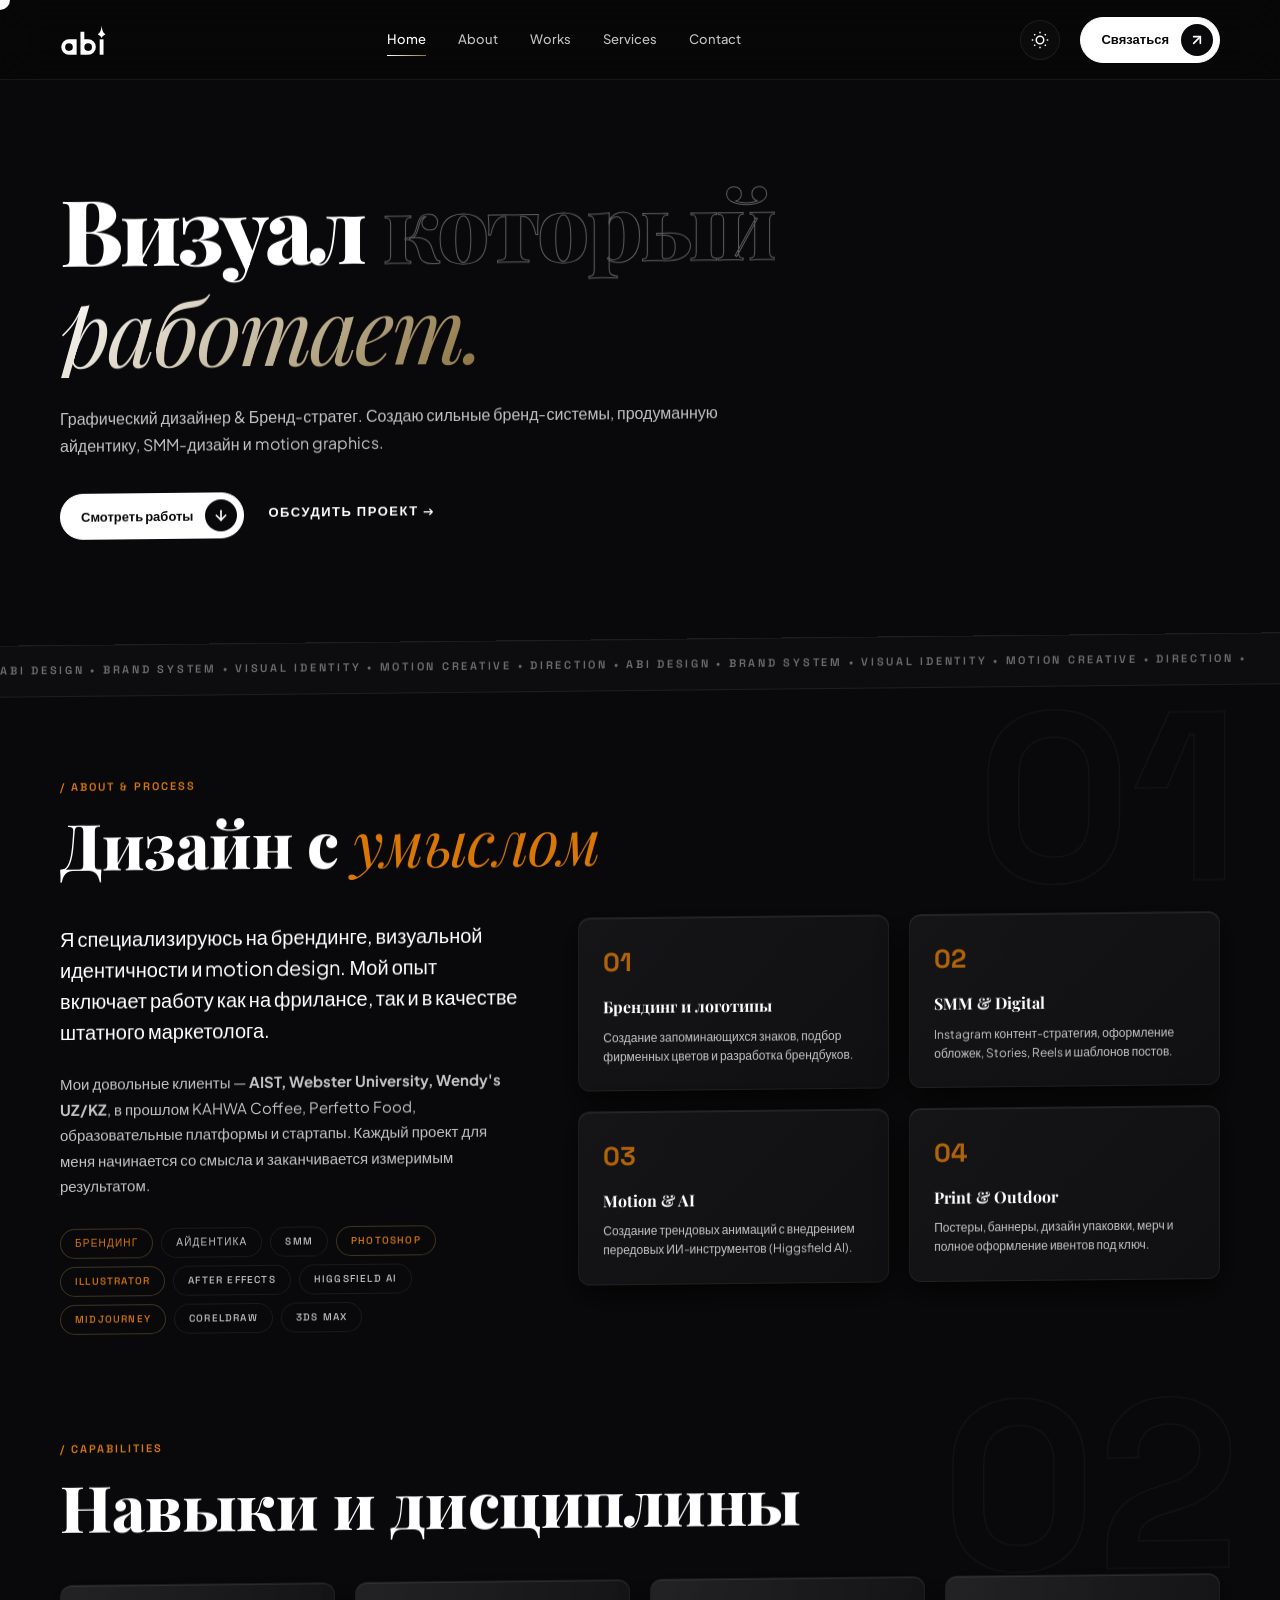
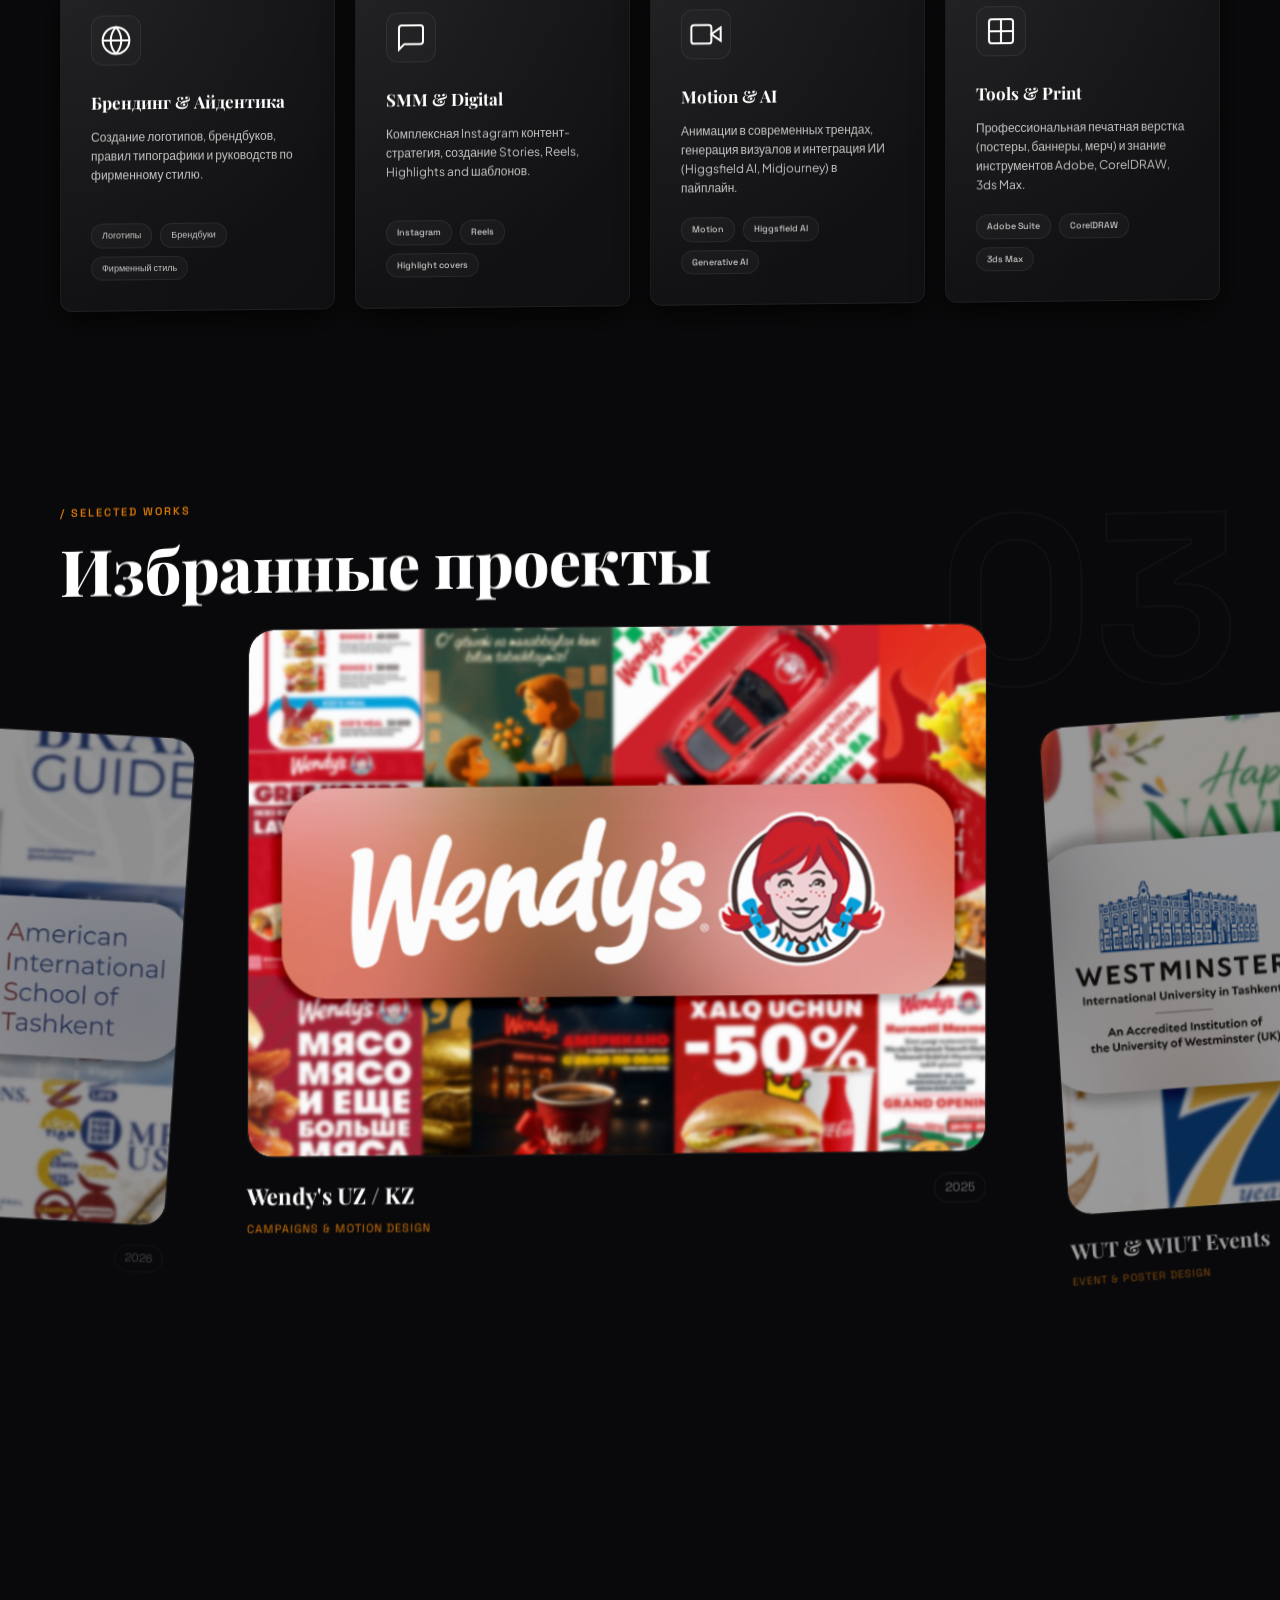
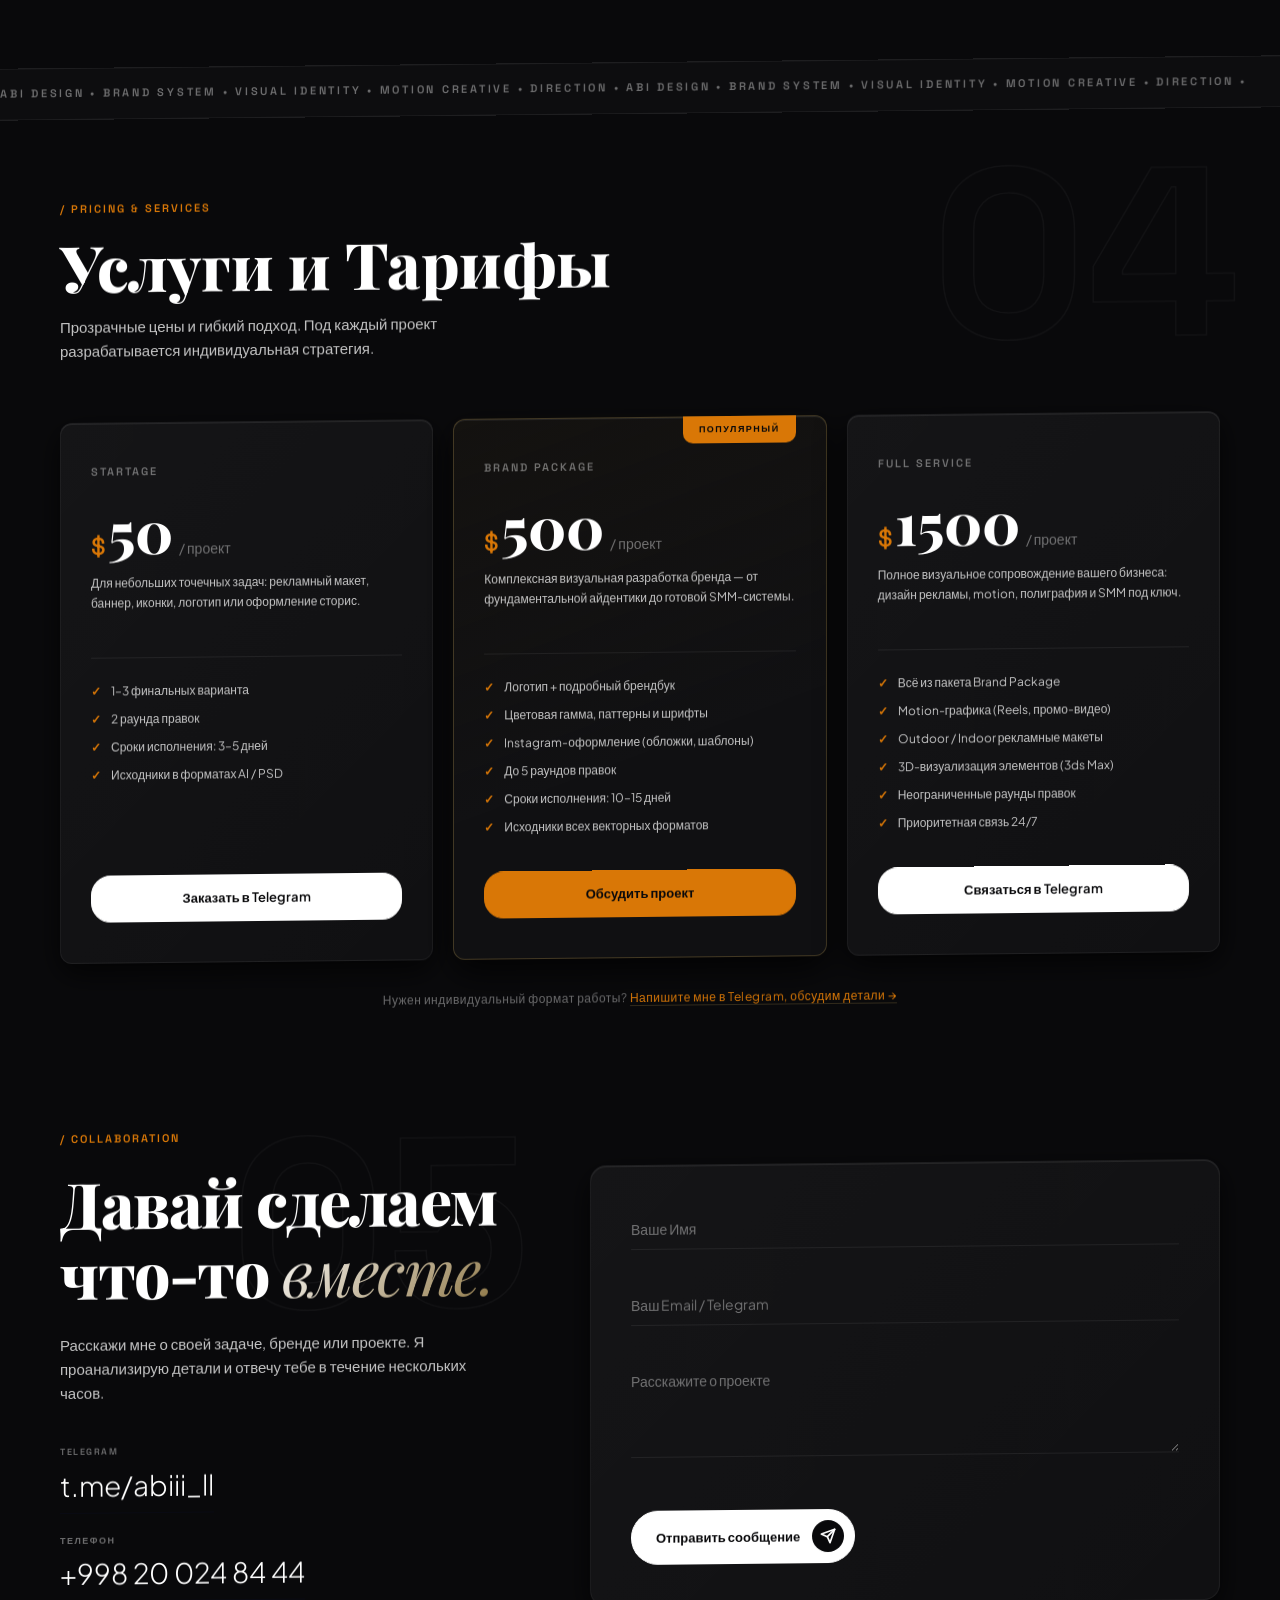
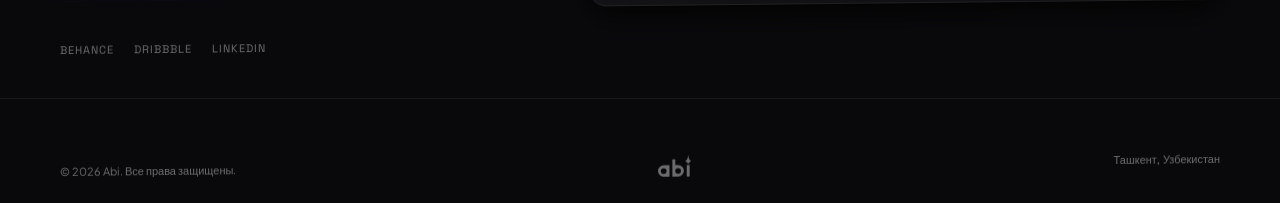
==== index.html @ 074eee39 "my website" ====
<!DOCTYPE html>
<html lang="ru">
<head>
  <meta charset="UTF-8">
  <meta name="viewport" content="width=device-width, initial-scale=1.0">
  <title>Abi — Designer &amp; Brand Strategist | Visual Portfolio</title>
  
  <!-- Meta tags for SEO -->
  <meta name="description" content="Портфолио Аби (Abi) — графического дизайнера и бренд-стратега из Ташкента. Создание бренд-систем, айдентики, SMM-дизайна и motion graphics. Визуал, который работает.">
  <meta name="keywords" content="Аби, Abi, Дизайнер Ташкент, Графический дизайн, Айдентика, Брендинг, SMM дизайн, Motion graphics, Ташкент, Узбекистан">
  
  <!-- Open Graph / Facebook -->
  <meta property="og:type" content="website">
  <meta property="og:title" content="Abi — Designer &amp; Brand Strategist | Visual Portfolio">
  <meta property="og:description" content="Портфолио Аби (Abi). Создание бренд-систем, айдентики и motion graphics. Визуал, который работает.">
  <meta property="og:image" content="https://claude.ai/images/claude_ogimage.png">

  <!-- Google Fonts: Syne (bold/expressive), Plus Jakarta Sans (interface text), Space Grotesk (tech numbers/labels), Playfair Display (light theme serif) -->
  <link rel="preconnect" href="https://fonts.googleapis.com">
  <link rel="preconnect" href="https://fonts.gstatic.com" crossorigin>
  <link href="https://fonts.googleapis.com/css2?family=Montserrat:wght@900&family=Playfair+Display:ital,wght@0,400;0,500;0,700;1,400;1,500&family=Plus+Jakarta+Sans:wght@300;400;500;600;700&family=Space+Grotesk:wght@300;400;500;600;700&family=Syne:wght@700;800&display=swap" rel="stylesheet">
  
  <!-- Style Sheet -->
  <link rel="stylesheet" href="style.css?v=1.8.3">
</head>
<body>

  <!-- Noise Overlay (For paper texture feel in light theme) -->
  <div class="noise-overlay" aria-hidden="true"></div>

  <!-- Custom Cursor -->
  <div id="custom-cursor" class="custom-cursor" aria-hidden="true">
    <span class="cursor-text">View</span>
  </div>

  <!-- Background Grid, Light Rays, and Orbs -->
  <div class="background-grid" aria-hidden="true">
    <div class="bg-base-color"></div>


    <!-- Full-screen Frosted Glass Surface Overlay -->
    <div class="bg-glass-surface"></div>

    <!-- Interactive Background Lights & Matrix Grid (On top of glass for sharpness) -->
    <div class="interactive-glow-spotlight"></div>
    <div class="interactive-grid-overlay"></div>

    <div class="grid-columns">
      <div class="grid-col"></div>
      <div class="grid-col"></div>
      <div class="grid-col"></div>
      <div class="grid-col"></div>
      <div class="grid-col"></div>
    </div>
  </div>



  <!-- Frosted Glass Navigation Bar -->
  <header class="navigation-wrapper" id="nav-header">
    <div class="navigation-inside">
      <a href="#home" class="nav-logo" id="logo-link" aria-label="ABI Home">
        <svg viewBox="0 0 185 125" aria-hidden="true" class="logo-svg">
          <path d="M 35 60 L 65 60 L 65 120 L 35 120 A 30 30 0 0 1 35 60 Z M 35 75 A 15 15 0 1 0 35 105 A 15 15 0 1 0 35 75 Z" fill-rule="evenodd" />
          <path d="M 80 30 L 95 30 L 95 60 L 110 60 A 30 30 0 0 1 110 120 L 80 120 Z M 110 75 A 15 15 0 1 0 110 105 A 15 15 0 1 0 110 75 Z" fill-rule="evenodd" />
          <rect x="155" y="60" width="15" height="60" />
          <path d="M 162.5 5 Q 161.5 32 147.5 40 Q 161.5 48 162.5 55 Q 163.5 48 177.5 40 Q 163.5 32 162.5 5 Z" />
        </svg>
      </a>
      
      <nav class="navigation-links hide-on-mobile" aria-label="Основное меню">
        <a href="#home" class="nav-link active">Home</a>
        <a href="#about" class="nav-link">About</a>
        <a href="#works" class="nav-link">Works</a>
        <a href="#pricing" class="nav-link">Services</a>
        <a href="#contact" class="nav-link">Contact</a>
      </nav>
      
      <div class="navigation-actions">
        <!-- Theme Toggle Switch -->
        <button id="theme-toggle" class="theme-toggle-btn" aria-label="Переключить цветовую тему">
          <svg class="sun-icon" viewBox="0 0 24 24" fill="none" stroke="currentColor" stroke-width="2">
            <circle cx="12" cy="12" r="5"></circle>
            <line x1="12" y1="1" x2="12" y2="3"></line>
            <line x1="12" y1="21" x2="12" y2="23"></line>
            <line x1="4.22" y1="4.22" x2="5.64" y2="5.64"></line>
            <line x1="18.36" y1="18.36" x2="19.78" y2="19.78"></line>
            <line x1="1" y1="12" x2="3" y2="12"></line>
            <line x1="21" y1="12" x2="23" y2="12"></line>
            <line x1="4.22" y1="19.78" x2="5.64" y2="18.36"></line>
            <line x1="18.36" y1="5.64" x2="19.78" y2="4.22"></line>
          </svg>
          <svg class="moon-icon" viewBox="0 0 24 24" fill="none" stroke="currentColor" stroke-width="2" style="display:none;">
            <path d="M21 12.79A9 9 0 1 1 11.21 3 7 7 0 0 0 21 12.79z"></path>
          </svg>
        </button>

        <a href="#contact" class="magnetic-button button-navigation hide-on-mobile" id="nav-cta-btn">
          <span class="btn-text">Связаться</span>
          <div class="btn-circle">
            <svg viewBox="0 0 24 24" width="16" height="16" stroke="currentColor" stroke-width="2.5" fill="none" stroke-linecap="round" stroke-linejoin="round">
              <line x1="7" y1="17" x2="17" y2="7"></line>
              <polyline points="7 7 17 7 17 17"></polyline>
            </svg>
          </div>
        </a>
        
        <!-- Mobile Menu Hamburger -->
        <button class="mobile-menu-trigger hide-on-desktop" id="menu-trigger" aria-label="Открыть мобильное меню" aria-expanded="false">
          <span></span>
          <span></span>
        </button>
      </div>
    </div>
  </header>

  <!-- Mobile Navigation Drawer -->
  <div class="mobile-menu-overlay" id="mobile-menu">
    <div class="mobile-menu-content">
      <nav class="mobile-navigation-links" aria-label="Мобильное меню">
        <a href="#home" class="mobile-nav-link">Home</a>
        <a href="#about" class="mobile-nav-link">About</a>
        <a href="#works" class="mobile-nav-link">Works</a>
        <a href="#pricing" class="mobile-nav-link">Services</a>
        <a href="#contact" class="mobile-nav-link">Contact</a>
      </nav>
      <div class="mobile-menu-footer">
        <a href="#contact" class="magnetic-button mobile-cta-btn">Связаться</a>
      </div>
    </div>
  </div>

  <main class="main-content">
    
    <!-- Centered Editorial Hero Section -->
    <section class="hero-section" id="home">
      <div class="section-container">
        
        <div class="hero-content">
          <h1 class="hero-title">
            <div class="title-row">
              <span class="hero-title-word-wrapper"><span class="hero-title-word">Визуал</span></span>
              <span class="hero-title-word-wrapper"><span class="hero-title-word stroke">который</span></span>
            </div>
            <div class="title-row">
              <span class="hero-title-word-wrapper"><span class="hero-title-word gradient-text italic-accent">работает.</span></span>
            </div>
          </h1>
          <p class="hero-subtitle">Графический дизайнер &amp; Бренд-стратег. Создаю сильные бренд-системы, продуманную айдентику, SMM-дизайн и motion graphics.</p>
          
          <div class="hero-actions">
            <a href="#works" class="magnetic-button btn-hero-primary">
              <span class="btn-text">Смотреть работы</span>
              <div class="btn-circle">
                <svg viewBox="0 0 24 24" width="16" height="16" stroke="currentColor" stroke-width="2.5" fill="none" stroke-linecap="round" stroke-linejoin="round">
                  <line x1="12" y1="5" x2="12" y2="19"></line>
                  <polyline points="19 12 12 19 5 12"></polyline>
                </svg>
              </div>
            </a>
            <a href="#contact" class="btn-text-action">Обсудить проект &rarr;</a>
          </div>
        </div>


      </div>
    </section>

    <!-- Marquee divider 1 (between Hero and About) -->
    <div class="scroll-marquee-wrapper" aria-hidden="true">
      <div class="scroll-marquee-track marquee-track-1">
        <div class="scroll-marquee-item font-tech">ABI DESIGN &bull; BRAND SYSTEM &bull; VISUAL IDENTITY &bull; MOTION CREATIVE &bull; DIRECTION &bull; ABI DESIGN &bull; BRAND SYSTEM &bull; VISUAL IDENTITY &bull; MOTION CREATIVE &bull; DIRECTION &bull;</div>
      </div>
    </div>

    <!-- About and Process Section -->
    <section class="about-section" id="about" data-animate="about">
      <div class="section-container">
        <div class="section-header" style="position: relative;">
          <span class="section-tag font-tech">/ About &amp; Process</span>
          <h2 class="section-title">Дизайн с <em>умыслом</em></h2>
          <div class="bg-section-number font-tech" data-parallax-speed="0.12">01</div>
        </div>
        
        <div class="about-grid">
          <div class="about-text-col">
            <p class="paragraph-large">Я специализируюсь на брендинге, визуальной идентичности и motion design. Мой опыт включает работу как на фрилансе, так и в качестве штатного маркетолога.</p>
            <p class="paragraph-regular">Мои довольные клиенты — <strong>AIST, Webster University, Wendy's UZ/KZ</strong>, в прошлом KAHWA Coffee, Perfetto Food, образовательные платформы и стартапы. Каждый проект для меня начинается со смысла и заканчивается измеримым результатом.</p>
            
            <div class="chips-container" style="margin-top: 30px;">
              <div class="chips">
                <span class="chip hi">Брендинг</span>
                <span class="chip">Айдентика</span>
                <span class="chip">SMM</span>
                <span class="chip hi">Photoshop</span>
                <span class="chip hi">Illustrator</span>
                <span class="chip">After Effects</span>
                <span class="chip">Higgsfield AI</span>
                <span class="chip hi">Midjourney</span>
                <span class="chip">CorelDRAW</span>
                <span class="chip">3ds Max</span>
              </div>
            </div>
          </div>
          
          <div class="process-timeline-bento">
            <div class="process-card border-glow">
              <div class="process-num font-tech">01</div>
              <h3 class="process-title">Брендинг и логотипы</h3>
              <p class="process-desc">Создание запоминающихся знаков, подбор фирменных цветов и разработка брендбуков.</p>
            </div>
            
            <div class="process-card border-glow">
              <div class="process-num font-tech">02</div>
              <h3 class="process-title">SMM &amp; Digital</h3>
              <p class="process-desc">Instagram контент-стратегия, оформление обложек, Stories, Reels и шаблонов постов.</p>
            </div>
            
            <div class="process-card border-glow">
              <div class="process-num font-tech">03</div>
              <h3 class="process-title">Motion &amp; AI</h3>
              <p class="process-desc">Создание трендовых анимаций с внедрением передовых ИИ-инструментов (Higgsfield AI).</p>
            </div>
            
            <div class="process-card border-glow">
              <div class="process-num font-tech">04</div>
              <h3 class="process-title">Print &amp; Outdoor</h3>
              <p class="process-desc">Постеры, баннеры, дизайн упаковки, мерч и полное оформление ивентов под ключ.</p>
            </div>
          </div>
        </div>
      </div>
    </section>

    <!-- Skills Bento Section -->
    <section class="skills-section" id="skills" data-animate="skills">
      <div class="section-container">
        <div class="section-header" style="position: relative;">
          <span class="section-tag font-tech">/ Capabilities</span>
          <h2 class="section-title">Навыки и дисциплины</h2>
          <div class="bg-section-number font-tech" data-parallax-speed="0.12">02</div>
        </div>
        
        <div class="skills-bento-grid">
          <!-- Skill Card 1 -->
          <div class="bento-card skill-card border-glow">
            <div class="skill-icon-wrap">
              <svg viewBox="0 0 24 24" width="32" height="32" fill="none" stroke="currentColor" stroke-width="1.5">
                <circle cx="12" cy="12" r="10"></circle>
                <path d="M12 2a15.3 15.3 0 0 1 4 10 15.3 15.3 0 0 1-4 10 15.3 15.3 0 0 1-4-10 15.3 15.3 0 0 1 4-10z"></path>
                <path d="M2 12h20"></path>
              </svg>
            </div>
            <h3 class="skill-title">Брендинг &amp; Айдентика</h3>
            <p class="skill-desc">Создание логотипов, брендбуков, правил типографики и руководств по фирменному стилю.</p>
            <div class="skill-pills">
              <span>Логотипы</span>
              <span>Брендбуки</span>
              <span>Фирменный стиль</span>
            </div>
          </div>

          <!-- Skill Card 2 -->
          <div class="bento-card skill-card border-glow">
            <div class="skill-icon-wrap">
              <svg viewBox="0 0 24 24" width="32" height="32" fill="none" stroke="currentColor" stroke-width="1.5">
                <path d="M21 15a2 2 0 0 1-2 2H7l-4 4V5a2 2 0 0 1 2-2h14a2 2 0 0 1 2 2z"></path>
              </svg>
            </div>
            <h3 class="skill-title">SMM &amp; Digital</h3>
            <p class="skill-desc">Комплексная Instagram контент-стратегия, создание Stories, Reels, Highlights and шаблонов.</p>
            <div class="skill-pills">
              <span>Instagram</span>
              <span>Reels</span>
              <span>Highlight covers</span>
            </div>
          </div>

          <!-- Skill Card 3 -->
          <div class="bento-card skill-card border-glow">
            <div class="skill-icon-wrap">
              <svg viewBox="0 0 24 24" width="32" height="32" fill="none" stroke="currentColor" stroke-width="1.5">
                <polygon points="23 7 16 12 23 17 23 7"></polygon>
                <rect x="1" y="5" width="15" height="14" rx="2" ry="2"></rect>
              </svg>
            </div>
            <h3 class="skill-title">Motion &amp; AI</h3>
            <p class="skill-desc">Анимации в современных трендах, генерация визуалов и интеграция ИИ (Higgsfield AI, Midjourney) в пайплайн.</p>
            <div class="skill-pills">
              <span>Motion</span>
              <span>Higgsfield AI</span>
              <span>Generative AI</span>
            </div>
          </div>

          <!-- Skill Card 4 -->
          <div class="bento-card skill-card border-glow">
            <div class="skill-icon-wrap">
              <svg viewBox="0 0 24 24" width="32" height="32" fill="none" stroke="currentColor" stroke-width="1.5">
                <rect x="3" y="3" width="18" height="18" rx="2" ry="2"></rect>
                <line x1="21" y1="12" x2="3" y2="12"></line>
                <line x1="12" y1="3" x2="12" y2="21"></line>
              </svg>
            </div>
            <h3 class="skill-title">Tools &amp; Print</h3>
            <p class="skill-desc">Профессиональная печатная верстка (постеры, баннеры, мерч) и знание инструментов Adobe, CorelDRAW, 3ds Max.</p>
            <div class="skill-pills">
              <span>Adobe Suite</span>
              <span>CorelDRAW</span>
              <span>3ds Max</span>
            </div>
          </div>
        </div>
      </div>
    </section>

    <!-- Projects Section -->
    <section class="projects-section" id="works" data-animate="works">
      
      <!-- Horizontal Scroll Viewport Wrapper -->
      <div class="projects-sticky-viewport">
        <div class="section-container projects-sticky-header">
          <div class="projects-header-wrapper">
            <div class="section-header" style="position: relative;">
              <span class="section-tag font-tech">/ Selected Works</span>
              <h2 class="section-title">Избранные проекты</h2>
              <div class="bg-section-number font-tech" data-parallax-speed="0.12">03</div>
            </div>
          </div>
        </div>
        
        <div class="projects-horizontal-track" id="projects-horizontal-track">
          <!-- Dynamically populated from JS -->
        </div>
      </div>
    </section>

    <!-- Marquee divider 2 (between Works and Pricing) -->
    <div class="scroll-marquee-wrapper" aria-hidden="true">
      <div class="scroll-marquee-track marquee-track-2">
        <div class="scroll-marquee-item font-tech">ABI DESIGN &bull; BRAND SYSTEM &bull; VISUAL IDENTITY &bull; MOTION CREATIVE &bull; DIRECTION &bull; ABI DESIGN &bull; BRAND SYSTEM &bull; VISUAL IDENTITY &bull; MOTION CREATIVE &bull; DIRECTION &bull;</div>
      </div>
    </div>

    <!-- Services & Pricing Section -->
    <section class="pricing-section" id="pricing" data-animate="pricing">
      <div class="section-container">
        
        <div class="section-header" style="position: relative;">
          <span class="section-tag font-tech">/ Pricing &amp; Services</span>
          <h2 class="section-title">Услуги и Тарифы</h2>
          <p class="pricing-subtitle">Прозрачные цены и гибкий подход. Под каждый проект разрабатывается индивидуальная стратегия.</p>
          <div class="bg-section-number font-tech" data-parallax-speed="0.12">04</div>
        </div>

        <div class="pricing-grid">
          
          <!-- Price Card 1 -->
          <div class="pricing-card border-glow">
            <div class="p-tier font-tech">Startage</div>
            <div class="p-amount-wrap">
              <span class="p-currency font-tech">$</span>
              <h3 class="p-amount">50</h3>
              <span class="p-period">/ проект</span>
            </div>
            <p class="p-desc">Для небольших точечных задач: рекламный макет, баннер, иконки, логотип или оформление сторис.</p>
            <div class="p-divider"></div>
            <ul class="p-features">
              <li>1–3 финальных варианта</li>
              <li>2 раунда правок</li>
              <li>Сроки исполнения: 3–5 дней</li>
              <li>Исходники в форматах AI / PSD</li>
            </ul>
            <a href="https://t.me/abiii_ll" target="_blank" rel="noopener" class="magnetic-button btn-pricing-action">
              <span class="btn-text">Заказать в Telegram</span>
            </a>
          </div>

          <!-- Price Card 2 (Featured) -->
          <div class="pricing-card card-featured border-glow">
            <div class="p-featured-badge font-tech">Популярный</div>
            <div class="p-tier font-tech">Brand Package</div>
            <div class="p-amount-wrap">
              <span class="p-currency font-tech">$</span>
              <h3 class="p-amount">500</h3>
              <span class="p-period">/ проект</span>
            </div>
            <p class="p-desc">Комплексная визуальная разработка бренда — от фундаментальной айдентики до готовой SMM-системы.</p>
            <div class="p-divider"></div>
            <ul class="p-features">
              <li>Логотип + подробный брендбук</li>
              <li>Цветовая гамма, паттерны и шрифты</li>
              <li>Instagram-оформление (обложки, шаблоны)</li>
              <li>До 5 раундов правок</li>
              <li>Сроки исполнения: 10–15 дней</li>
              <li>Исходники всех векторных форматов</li>
            </ul>
            <a href="https://t.me/abiii_ll" target="_blank" rel="noopener" class="magnetic-button btn-pricing-action featured-action">
              <span class="btn-text">Обсудить проект</span>
            </a>
          </div>

          <!-- Price Card 3 -->
          <div class="pricing-card border-glow">
            <div class="p-tier font-tech">Full Service</div>
            <div class="p-amount-wrap">
              <span class="p-currency font-tech">$</span>
              <h3 class="p-amount">1500</h3>
              <span class="p-period">/ проект</span>
            </div>
            <p class="p-desc">Полное визуальное сопровождение вашего бизнеса: дизайн рекламы, motion, полиграфия и SMM под ключ.</p>
            <div class="p-divider"></div>
            <ul class="p-features">
              <li>Всё из пакета Brand Package</li>
              <li>Motion-графика (Reels, промо-видео)</li>
              <li>Outdoor / Indoor рекламные макеты</li>
              <li>3D-визуализация элементов (3ds Max)</li>
              <li>Неограниченные раунды правок</li>
              <li>Приоритетная связь 24/7</li>
            </ul>
            <a href="https://t.me/abiii_ll" target="_blank" rel="noopener" class="magnetic-button btn-pricing-action">
              <span class="btn-text">Связаться в Telegram</span>
            </a>
          </div>

        </div>
        
        <p class="pricing-custom-note">Нужен индивидуальный формат работы? <a href="https://t.me/abiii_ll" target="_blank" class="accent-link">Напишите мне в Telegram, обсудим детали →</a></p>
      </div>
    </section>

    <!-- Contact Form Section -->
    <section class="contact-section" id="contact" data-animate="contact">
      <div class="section-container">
        <div class="contact-layout">
          
          <div class="contact-info-col" style="position: relative;">
            <span class="section-tag font-tech">/ Collaboration</span>
            <h2 class="contact-main-title">Давай сделаем что-то <span class="gradient-text italic-accent">вместе.</span></h2>
            <div class="bg-section-number font-tech" data-parallax-speed="0.12">05</div>
            <p class="contact-text">Расскажи мне о своей задаче, бренде или проекте. Я проанализирую детали и отвечу тебе в течение нескольких часов.</p>
            
            <div class="contact-methods">
              <a href="https://t.me/abiii_ll" target="_blank" rel="noopener" class="contact-method-link">
                <span class="method-label font-tech">Telegram</span>
                <span class="method-value">t.me/abiii_ll</span>
              </a>
              <a href="tel:+998200248444" class="contact-method-link">
                <span class="method-label font-tech">Телефон</span>
                <span class="method-value">+998 20 024 84 44</span>
              </a>
            </div>

            <div class="socials-list">
              <a href="https://behance.net" target="_blank" rel="noopener" class="social-link">Behance</a>
              <a href="https://dribbble.com" target="_blank" rel="noopener" class="social-link">Dribbble</a>
              <a href="https://linkedin.com" target="_blank" rel="noopener" class="social-link">LinkedIn</a>
            </div>
          </div>
          
          <div class="contact-form-col">
            <form id="portfolio-contact-form" class="portfolio-form" novalidate>
              <div class="form-row">
                <div class="form-group">
                  <input type="text" id="contact-name" name="name" class="form-input" required placeholder=" ">
                  <label for="contact-name" class="form-label">Ваше Имя</label>
                  <span class="form-border"></span>
                  <span class="error-msg">Пожалуйста, введите ваше имя</span>
                </div>
              </div>
              
              <div class="form-row">
                <div class="form-group">
                  <input type="email" id="contact-email" name="email" class="form-input" required placeholder=" ">
                  <label for="contact-email" class="form-label">Ваш Email / Telegram</label>
                  <span class="form-border"></span>
                  <span class="error-msg">Пожалуйста, укажите контакт для связи</span>
                </div>
              </div>
              
              <div class="form-row">
                <div class="form-group">
                  <textarea id="contact-message" name="message" class="form-input text-area" required placeholder=" "></textarea>
                  <label for="contact-message" class="form-label">Расскажите о проекте</label>
                  <span class="form-border"></span>
                  <span class="error-msg">Пожалуйста, напишите пару слов о задаче</span>
                </div>
              </div>
              
              <button type="submit" class="magnetic-button form-submit-btn" id="submit-form-btn">
                <span class="btn-text">Отправить сообщение</span>
                <div class="btn-circle">
                  <svg viewBox="0 0 24 24" width="16" height="16" stroke="currentColor" stroke-width="2.5" fill="none" stroke-linecap="round" stroke-linejoin="round">
                    <line x1="22" y1="2" x2="11" y2="13"></line>
                    <polygon points="22 2 15 22 11 13 2 9 22 2"></polygon>
                  </svg>
                </div>
              </button>
            </form>
          </div>
          
        </div>
      </div>
    </section>

  </main>

  <!-- Footer -->
  <footer class="portfolio-footer">
    <div class="section-container">
      <div class="footer-bottom">
        <p class="copyright">&copy; 2026 Abi. Все права защищены.</p>
        <div class="footer-logo">
          <svg viewBox="0 0 185 125" aria-hidden="true" class="logo-svg">
            <path d="M 35 60 L 65 60 L 65 120 L 35 120 A 30 30 0 0 1 35 60 Z M 35 75 A 15 15 0 1 0 35 105 A 15 15 0 1 0 35 75 Z" fill-rule="evenodd" />
            <path d="M 80 30 L 95 30 L 95 60 L 110 60 A 30 30 0 0 1 110 120 L 80 120 Z M 110 75 A 15 15 0 1 0 110 105 A 15 15 0 1 0 110 75 Z" fill-rule="evenodd" />
            <rect x="155" y="60" width="15" height="60" />
            <path d="M 162.5 5 Q 161.5 32 147.5 40 Q 161.5 48 162.5 55 Q 163.5 48 177.5 40 Q 163.5 32 162.5 5 Z" />
          </svg>
        </div>
        <p class="credits">Ташкент, Узбекистан</p>
      </div>
    </div>
  </footer>

  <!-- Case Study Fullscreen Modal -->
  <div class="case-study-modal" id="case-study-modal" role="dialog" aria-hidden="true">
    <button class="modal-close-btn" id="modal-close" aria-label="Закрыть модальное окно">
      <svg viewBox="0 0 24 24" width="24" height="24" stroke="currentColor" stroke-width="2.5" fill="none">
        <line x1="18" y1="6" x2="6" y2="18"></line>
        <line x1="6" y1="6" x2="18" y2="18"></line>
      </svg>
    </button>
    
    <div class="modal-scroll-wrapper">
      <div class="modal-container">
        
        <!-- Large Header Image/Visual -->
        <div class="modal-hero-visual" id="modal-hero-visual">
          <!-- Injected SVG/visual from script -->
        </div>
        
        <div class="modal-content-grid">
          
          <div class="modal-info-sidebar">
            <div class="meta-card">
              <h3 class="meta-label">Client</h3>
              <p class="meta-value" id="modal-meta-client">-</p>
            </div>
            <div class="meta-card">
              <h3 class="meta-label">Role</h3>
              <p class="meta-value" id="modal-meta-role">-</p>
            </div>
            <div class="meta-card">
              <h3 class="meta-label">Year</h3>
              <p class="meta-value font-tech" id="modal-meta-year">-</p>
            </div>
            <div class="meta-card">
              <h3 class="meta-label">Tools</h3>
              <div class="meta-pills" id="modal-meta-tools">
                <!-- Pills injected -->
              </div>
            </div>
          </div>
          
          <div class="modal-text-content">
            <h1 class="modal-title" id="modal-title">-</h1>
            <p class="modal-category font-tech" id="modal-category">-</p>
            
            <div class="case-block">
              <h2 class="case-subheading">Проблема / Вызов</h2>
              <p class="case-paragraph" id="modal-challenge">-</p>
            </div>
            
            <div class="case-block">
              <h2 class="case-subheading">Решение</h2>
              <p class="case-paragraph" id="modal-solution">-</p>
            </div>
            
            <!-- Designer details: Color Palette & Typography -->
            <div class="case-block design-specs" id="modal-design-specs">
              <h2 class="case-subheading">Палитра и Шрифты</h2>
              <div class="specs-grid">
                <div class="spec-colors-wrap">
                  <p class="spec-mini-title">Colors (Click to copy)</p>
                  <div class="color-palette" id="modal-color-palette">
                    <!-- Dynamic colors -->
                  </div>
                </div>
                <div class="spec-fonts-wrap">
                  <p class="spec-mini-title">Typography</p>
                  <div class="font-specs-list" id="modal-font-specs">
                    <!-- Dynamic fonts -->
                  </div>
                </div>
              </div>
            </div>
            
            <!-- Alternative specs: Brand Archive Ecosystem -->
            <div class="case-block design-specs" id="modal-archive-specs" style="display: none;">
              <h2 class="case-subheading">Креативный архив брендов</h2>
              <div class="archive-grid" id="modal-archive-grid">
              </div>
            </div>
            
          </div>
          
        </div> <!-- End of modal grid -->

        <!-- Graphic showcase container -->
        <div class="case-block graphic-showcase" id="modal-graphic-showcase" style="display: none;">
          <h2 class="case-subheading">Графические примеры</h2>
          <div class="graphic-container" id="modal-graphic-container">
            <!-- Dynamic images injected -->
          </div>
        </div>

        <!-- Video showcase container -->
        <div class="case-block video-showcase" id="modal-video-showcase" style="display: none;">
          <h2 class="case-subheading">Motion примеры</h2>
          <div class="video-container" id="modal-video-container">
            <!-- Dynamic video element -->
          </div>
        </div>

        <!-- Brandbook showcase container -->
        <div class="case-block pdf-showcase" id="modal-pdf-showcase" style="display: none;">
          <h2 class="case-subheading">Brandbook</h2>
          <div class="pdf-container" id="modal-pdf-container" style="width: 100%; border-radius: 12px; overflow: hidden; border: 1px solid var(--border-color); background-color: rgba(0, 0, 0, 0.3);">
            <!-- Dynamic PDF iframe injected -->
          </div>
        </div>
        
      </div>
    </div>
  </div>

  <!-- Image Lightbox Overlay -->
  <div class="image-lightbox" id="image-lightbox" role="dialog" aria-hidden="true">
    <button class="lightbox-close-btn" id="lightbox-close" aria-label="Закрыть изображение">
      <svg viewBox="0 0 24 24" width="24" height="24" stroke="currentColor" stroke-width="2.5" fill="none">
        <line x1="18" y1="6" x2="6" y2="18"></line>
        <line x1="6" y1="6" x2="18" y2="18"></line>
      </svg>
    </button>
    <div class="lightbox-content">
      <img id="lightbox-img" src="" alt="Zoomed Graphic">
    </div>
  </div>

  <!-- Scripts -->
  <script src="projects.js?v=1.8.3"></script>
  <script src="script.js?v=1.8.3"></script>
</body>
</html>
---- style.css ----
/* ==========================================================================
   STYLE SYSTEM: DESIGN-PORTFOLIO (DIALEDWEB & LIGHT EDITORIAL BLEND)
   ========================================================================== */

/* 1. Reset & Variables */
:root {
  /* Fonts */
  --font-headers: 'Playfair Display', Georgia, serif; /* Editorial serif for header by default */
  --font-body: 'Plus Jakarta Sans', sans-serif;
  --font-tech: 'Space Grotesk', sans-serif;

  /* HSL Colors - Dark Theme (Default) */
  --bg-dark: #09090b; /* Flat deep dark gray from reference */
  --bg-card: rgba(18, 18, 18, 0.55); /* Highly translucent matte dark gray for max glassmorphism */
  --bg-card-hover: rgba(28, 28, 28, 0.68);
  --border-color: rgba(255, 255, 255, 0.065); /* 1px thin translucent borders */
  --border-color-hover: rgba(255, 255, 255, 0.15);
  
  --text-primary: #ffffff;
  --text-secondary: rgba(255, 255, 255, 0.75); /* Higher legibility */
  --text-muted: rgba(255, 255, 255, 0.4);
  
  --accent-purple: #8b5cf6;
  --accent-cyan: #06b6d4;
  --accent-orange: #d97706;
  --accent-red: #ef4444;
  --accent-green: #10b981;
  
  --gradient-glow: linear-gradient(135deg, #ffffff 0%, #8B7340 100%); /* Premium monochrome/gold gradient glow */
  --glow-shadow: 0 8px 32px 0 rgba(255, 255, 255, 0.02);
  --glass-blur: blur(20px);
  --transition-smooth: all 0.5s cubic-bezier(0.16, 1, 0.3, 1);
  --transition-elastic: all 0.6s cubic-bezier(0.34, 1.56, 0.64, 1);

  /* Default values for background mouse tracking variables */
  --mouse-bg-x: 50vw;
  --mouse-bg-y: 30vh;
}

/* Light Theme Variables (Blended from Abi's Reference) */
body.light-theme {
  --bg-dark: #f0f0e7;                 /* Aspen Snow background */
  --bg-card: rgba(232, 232, 223, 0.32); /* Highly translucent card backing */
  --bg-card-hover: rgba(222, 222, 212, 0.50);
  --border-color: rgba(0, 17, 102, 0.08); /* Navy border */
  --border-color-hover: rgba(0, 17, 102, 0.22);
  
  --text-primary: #001166;            /* Atlantic Depths primary navy */
  --text-secondary: rgba(0, 17, 102, 0.72);
  --text-muted: rgba(0, 17, 102, 0.45);
  
  --accent-purple: #001166;
  --accent-cyan: #8B7340;             /* Matte Gold accents */
  --accent-orange: #8B7340;
  --accent-red: #c94e18;              /* Terracotta secondary */
  --accent-green: #22c55e;
  
  --gradient-glow: linear-gradient(135deg, #001166 0%, #8B7340 100%);
  --glow-shadow: 0 8px 32px 0 rgba(0, 17, 102, 0.04);
  
  --font-headers: 'Playfair Display', Georgia, serif; /* Editorial serif */
  
  background-color: var(--bg-dark);
  color: var(--text-primary);
}

/* Base Styles */
* {
  box-sizing: border-box;
  margin: 0;
  padding: 0;
}

html {
  scroll-behavior: smooth;
  background-color: var(--bg-dark);
  scroll-padding-top: 80px; /* Accounts for fixed desktop header when anchor scrolling */
}

body {
  font-family: var(--font-body);
  background-color: transparent !important; /* Force transparent so z-index: -1 background-grid is fully visible */
  color: var(--text-primary);
  line-height: 1.6;
  overflow-x: hidden;
  -webkit-font-smoothing: antialiased;
  transition: color 0.5s ease;
}

.bg-base-color {
  position: absolute;
  inset: 0;
  width: 100%;
  height: 100%;
  background-color: var(--bg-dark);
  z-index: -4; /* render behind the floating blobs at -3 */
  transition: background-color 1.2s cubic-bezier(0.16, 1, 0.3, 1);
}

/* Scrollbar customization */
::-webkit-scrollbar {
  width: 8px;
}
::-webkit-scrollbar-track {
  background: var(--bg-dark);
}
::-webkit-scrollbar-thumb {
  background: var(--border-color-hover);
  border-radius: 4px;
}
::-webkit-scrollbar-thumb:hover {
  background: var(--text-muted);
}

/* Typography Helper */
.font-tech {
  font-family: var(--font-tech);
}

a {
  color: inherit;
  text-decoration: none;
}

button {
  background: none;
  border: none;
  cursor: pointer;
  font-family: inherit;
  color: inherit;
}

/* Helper Class: Section Container */
.section-container {
  max-width: 1240px;
  margin: 0 auto;
  padding: 0 40px;
  position: relative;
  width: 100%;
}

.gradient-text {
  background: var(--gradient-glow);
  -webkit-background-clip: text;
  -webkit-text-fill-color: transparent;
  background-clip: text;
}

.italic-accent {
  font-style: italic;
  font-weight: normal;
}

/* ==========================================================================
   2. Background Grid, Light Rays & Orbs
   ========================================================================== */
.background-grid {
  position: fixed;
  top: 0;
  left: 0;
  width: 100%;
  height: 100vh;
  z-index: -1;
  pointer-events: none;
  overflow: hidden;
}

/* Interactive spotlight glow and dot-panel matrix grid */
.interactive-glow-spotlight {
  position: absolute;
  inset: 0;
  width: 100%;
  height: 100%;
  pointer-events: none;
  background: radial-gradient(circle 450px at var(--mouse-bg-x) var(--mouse-bg-y), rgba(139, 92, 246, 0.05) 0%, rgba(6, 182, 212, 0.02) 40%, transparent 80%);
  z-index: -3; /* behind other blobs */
  transition: opacity 0.5s ease;
}

body.light-theme .interactive-glow-spotlight {
  background: radial-gradient(circle 350px at var(--mouse-bg-x) var(--mouse-bg-y), rgba(0, 17, 102, 0.02) 0%, rgba(139, 115, 64, 0.01) 50%, transparent 80%);
}

.interactive-grid-overlay {
  position: absolute;
  inset: 0;
  width: 100%;
  height: 100%;
  pointer-events: none;
  z-index: -2;
  
  /* Fine blueprint lines and micro-dots repeat pattern */
  background-image: 
    radial-gradient(circle at 1px 1px, rgba(255, 255, 255, 0.065) 1.5px, transparent 0),
    linear-gradient(rgba(255, 255, 255, 0.012) 1px, transparent 1px),
    linear-gradient(90deg, rgba(255, 255, 255, 0.012) 1px, transparent 1px);
  background-size: 80px 80px, 80px 80px, 80px 80px;
  
  /* Mask limits the grid visibility to a radius around the cursor */
  mask-image: radial-gradient(circle 260px at var(--mouse-bg-x) var(--mouse-bg-y), black 20%, transparent 100%);
  -webkit-mask-image: radial-gradient(circle 260px at var(--mouse-bg-x) var(--mouse-bg-y), black 20%, transparent 100%);
  
  opacity: 0.85;
  transition: opacity 0.5s ease;
}

body.light-theme .interactive-grid-overlay {
  background-image: 
    radial-gradient(circle at 1px 1px, rgba(0, 17, 102, 0.05) 1.5px, transparent 0),
    linear-gradient(rgba(0, 17, 102, 0.012) 1px, transparent 1px),
    linear-gradient(90deg, rgba(0, 17, 102, 0.012) 1px, transparent 1px);
  mask-image: radial-gradient(circle 220px at var(--mouse-bg-x) var(--mouse-bg-y), black 10%, transparent 100%);
  -webkit-mask-image: radial-gradient(circle 220px at var(--mouse-bg-x) var(--mouse-bg-y), black 10%, transparent 100%);
}

.grid-columns {
  display: flex;
  justify-content: space-between;
  width: 100%;
  height: 100%;
  max-width: 1240px;
  margin: 0 auto;
  padding: 0 40px;
}

.grid-col {
  width: 1px;
  height: 100%;
  background-color: var(--border-color);
  opacity: 0.8;
  transition: background-color 0.5s ease;
}

.grid-col:last-child {
  background-color: transparent;
}

/* Noise overlay (film/paper texture) */
.noise-overlay {
  position: fixed;
  inset: 0;
  background-image: url("https://framerusercontent.com/images/6mcf62RlDfRfU61Yg5vb2pefpi4.png?width=256&height=256");
  background-repeat: repeat;
  background-size: 128px auto;
  pointer-events: none;
  z-index: 9000;
  opacity: 0.04; /* Extremely subtle noise grain overlay in dark theme */
  transition: opacity 0.5s ease;
}

body.light-theme .noise-overlay {
  background-image: url("data:image/svg+xml,%3Csvg xmlns='http://www.w3.org/2000/svg' width='200' height='200'%3E%3Cfilter id='n'%3E%3CfeTurbulence type='fractalNoise' baseFrequency='.85' numOctaves='4' stitchTiles='stitch'/%3E%3C/filter%3E%3Crect width='200' height='200' filter='url(%23n)' opacity='.025'/%3E%3C/svg%3E");
  background-repeat: repeat;
  background-size: auto;
  opacity: 1;
}

/* Floating Blurred Background Orbs - Light Theme Only */
.bg-orb-wrapper {
  position: absolute;
  inset: 0;
  width: 100%;
  height: 100%;
  overflow: hidden;
  opacity: 0;
  pointer-events: none;
  transition: opacity 0.8s cubic-bezier(0.16, 1, 0.3, 1);
}

body.light-theme .bg-orb-wrapper {
  opacity: 1;
}

/* Parallax wrappers for independent scroll motion */
.bg-orb-parallax, .bg-blob-parallax {
  position: absolute;
  inset: 0;
  width: 100%;
  height: 100%;
  pointer-events: none;
  will-change: transform;
}

.bg-orb {
  position: absolute;
  border-radius: 50%;
  pointer-events: none;
}

.orb1 {
  width: 900px;
  height: 900px;
  background: radial-gradient(circle, rgba(255, 255, 255, 0.45) 0%, transparent 70%); /* pure white highlight in light theme */
  top: -200px;
  right: -100px;
  animation: orbFloat 14s ease-in-out infinite alternate;
}

.orb2 {
  width: 600px;
  height: 600px;
  background: radial-gradient(circle, rgba(180, 180, 180, 0.25) 0%, transparent 70%); /* soft silver-gray in light theme */
  bottom: 50px;
  left: 5%;
  animation: orbFloat 18s ease-in-out infinite alternate-reverse;
}

@keyframes orbFloat {
  0% { transform: scale(1) translate(0, 0); }
  100% { transform: scale(1.12) translate(40px, -40px); }
}

/* Full-screen Frosted Glass Surface Overlay */
.bg-glass-surface {
  position: absolute;
  inset: 0;
  width: 100%;
  height: 100%;
  background-color: rgba(10, 10, 10, 0.45); /* lower opacity so shifting colors are clearly visible */
  z-index: -2.5; /* between blobs (-3) and grid overlay (-2) */
  pointer-events: none;
  transition: background-color 0.5s ease;
}

body.light-theme .bg-glass-surface {
  background-color: rgba(240, 240, 231, 0.40); /* lower opacity in light theme */
}

/* Neon Background Blobs - Dark Theme Only */
.bg-blob-wrapper {
  position: absolute;
  inset: 0;
  width: 100%;
  height: 100%;
  overflow: hidden;
  opacity: 1;
  pointer-events: none;
  transition: opacity 0.8s cubic-bezier(0.16, 1, 0.3, 1);
}

body.light-theme .bg-blob-wrapper {
  opacity: 0;
}

.bg-blob {
  position: absolute;
  border-radius: 50%;
  z-index: -3; /* behind glass surface */
  pointer-events: none;
}

.bg-blob-violet {
  width: 700px;
  height: 700px;
  background: radial-gradient(circle, rgba(255, 255, 255, 0.18) 0%, transparent 70%); /* pure white sharp radial highlight */
  top: -150px;
  left: 10%;
  animation: blobDrift1 30s infinite ease-in-out;
}

.bg-blob-cyan {
  width: 800px;
  height: 800px;
  background: radial-gradient(circle, rgba(160, 160, 160, 0.15) 0%, transparent 70%); /* light silver/gray radial highlight */
  bottom: -200px;
  right: 5%;
  animation: blobDrift2 40s infinite ease-in-out;
}

.bg-blob-orange {
  width: 600px;
  height: 600px;
  background: radial-gradient(circle, rgba(96, 96, 96, 0.12) 0%, transparent 70%); /* medium gray radial highlight */
  top: 45%;
  left: 45%;
  animation: blobDrift3 25s infinite ease-in-out;
}

@keyframes blobDrift1 {
  0% { transform: translate(0, 0) scale(1); }
  33% { transform: translate(140px, 80px) scale(1.15); }
  66% { transform: translate(-60px, 140px) scale(0.9); }
  100% { transform: translate(0, 0) scale(1); }
}

@keyframes blobDrift2 {
  0% { transform: translate(0, 0) scale(1); }
  50% { transform: translate(-160px, -110px) scale(0.8); }
  100% { transform: translate(0, 0) scale(1); }
}

@keyframes blobDrift3 {
  0% { transform: translate(-50%, -50%) scale(1); }
  33% { transform: translate(-30%, -40%) scale(1.2); }
  66% { transform: translate(-60%, -70%) scale(0.85); }
  100% { transform: translate(-50%, -50%) scale(1); }
}

/* ==========================================================================
   3. Custom Smart Cursor
   ========================================================================== */
.custom-cursor {
  position: fixed;
  top: 0;
  left: 0;
  pointer-events: none;
  z-index: 9999;
  mix-blend-mode: difference;
  display: none;
  width: 20px;
  height: 20px;
  background-color: #ffffff;
  border-radius: 50%;
  transform: translate(-50%, -50%);
  align-items: center;
  justify-content: center;
  overflow: hidden;
  transition: width 0.3s cubic-bezier(0.16, 1, 0.3, 1), 
              height 0.3s cubic-bezier(0.16, 1, 0.3, 1), 
              background-color 0.3s,
              mix-blend-mode 0.3s;
  will-change: left, top;
}

.cursor-text {
  font-family: var(--font-tech);
  font-size: 10px;
  text-transform: uppercase;
  letter-spacing: 1.5px;
  color: var(--bg-dark);
  font-weight: 700;
  opacity: 0;
  transform: scale(0.8);
  transition: opacity 0.2s, transform 0.2s;
  pointer-events: none;
}

/* Hover States */
.custom-cursor.hovering-project {
  width: 90px;
  height: 90px;
  mix-blend-mode: normal;
  background-color: var(--text-primary);
}

.custom-cursor.hovering-project .cursor-text {
  opacity: 1;
  transform: scale(1);
}

.custom-cursor.hovering-link {
  width: 50px;
  height: 50px;
}

/* Click state */
.custom-cursor.clicking {
  width: 15px;
  height: 15px;
}

/* ==========================================================================
   4. Navigation & Header
   ========================================================================== */
.navigation-wrapper {
  position: fixed;
  top: 0;
  left: 0;
  width: 100%;
  height: 80px;
  z-index: 1000;
  border-bottom: 1px solid var(--border-color);
  background-color: rgba(5, 5, 5, 0.3);
  backdrop-filter: var(--glass-blur);
  -webkit-backdrop-filter: var(--glass-blur);
  transition: transform 0.3s, background-color 0.5s, border-bottom-color 0.5s;
}

/* Responsive utilities */
.hide-on-desktop {
  display: none !important;
}

@media (max-width: 768px) {
  .hide-on-mobile {
    display: none !important;
  }
  .hide-on-desktop {
    display: flex !important;
  }
}

body.light-theme .navigation-wrapper {
  background-color: rgba(240, 240, 231, 0.4);
  border-bottom-color: var(--border-color);
}

.navigation-inside {
  max-width: 1240px;
  height: 100%;
  margin: 0 auto;
  padding: 0 40px;
  display: flex;
  align-items: center;
  justify-content: space-between;
}

.nav-logo {
  display: flex;
  align-items: center;
  color: var(--text-primary);
  transition: color 0.5s ease;
}

.logo-svg {
  height: 32px;
  width: auto;
  display: block;
  fill: currentColor;
  transition: fill 0.5s ease;
}


.navigation-links {
  display: flex;
  align-items: center;
  gap: 32px;
}

.nav-link {
  font-size: 13px;
  font-weight: 500;
  color: var(--text-secondary);
  position: relative;
  padding: 6px 0;
  transition: var(--transition-smooth);
}


.nav-link::after {
  content: '';
  position: absolute;
  bottom: 0;
  left: 0;
  width: 100%;
  height: 1px;
  background: var(--gradient-glow);
  transform: scaleX(0);
  transform-origin: center;
  transition: transform 0.4s cubic-bezier(0.16, 1, 0.3, 1);
}

.nav-link:hover {
  color: var(--text-primary);
}

.nav-link:hover::after,
.nav-link.active::after {
  transform: scaleX(1);
}

.nav-link.active {
  color: var(--text-primary);
}

/* Navigation Actions */
.navigation-actions {
  display: flex;
  align-items: center;
  gap: 20px;
}

.theme-toggle-btn {
  width: 40px;
  height: 40px;
  border-radius: 50%;
  border: 1px solid var(--border-color);
  display: flex;
  align-items: center;
  justify-content: center;
  color: var(--text-primary);
  background-color: rgba(255,255,255,0.02);
  transition: var(--transition-smooth);
}

body.light-theme .theme-toggle-btn {
  background-color: rgba(0,0,0,0.02);
}

.theme-toggle-btn:hover {
  border-color: var(--border-color-hover);
  background-color: rgba(255,255,255,0.06);
}

.theme-toggle-btn svg {
  width: 18px;
  height: 18px;
  transition: transform 0.6s cubic-bezier(0.34, 1.56, 0.64, 1);
}

.theme-toggle-btn:hover svg {
  transform: rotate(40deg) scale(1.15);
}

.theme-toggle-btn:active svg {
  transform: rotate(90deg) scale(0.9);
}

/* Magnetic Button Base Styles */
.magnetic-button {
  display: inline-flex;
  align-items: center;
  gap: 12px;
  background-color: var(--text-primary);
  color: var(--bg-dark);
  padding: 6px 6px 6px 20px;
  border-radius: 30px;
  font-size: 13px;
  font-weight: 600;
  border: 1px solid var(--text-primary);
  transition: transform 0.5s cubic-bezier(0.34, 1.56, 0.64, 1), background-color 0.3s, color 0.3s, border-color 0.3s;
  position: relative;
}

.btn-text {
  pointer-events: none;
  transition: transform 0.3s;
}

.btn-circle {
  width: 32px;
  height: 32px;
  border-radius: 50%;
  background-color: var(--bg-dark);
  color: var(--text-primary);
  display: flex;
  align-items: center;
  justify-content: center;
  transition: transform 0.5s cubic-bezier(0.34, 1.56, 0.64, 1), background-color 0.3s, color 0.3s;
  pointer-events: none;
}

.btn-circle svg {
  transition: transform 0.4s cubic-bezier(0.16, 1, 0.3, 1);
}

.magnetic-button:hover {
  background-color: transparent;
  color: var(--text-primary);
  transform: scale(1.03);
  box-shadow: 0 8px 20px rgba(255, 255, 255, 0.05);
}

.magnetic-button:hover .btn-circle {
  background-color: var(--text-primary);
  color: var(--bg-dark);
  transform: scale(1.08);
}

.magnetic-button:hover .btn-circle svg {
  transform: rotate(45deg) scale(1.1);
}

.magnetic-button:active,
.magnetic-button.touch-active {
  transform: scale(0.93) !important;
  transition: transform 0.15s cubic-bezier(0.16, 1, 0.3, 1) !important;
}

.magnetic-button:active .btn-circle,
.magnetic-button.touch-active .btn-circle {
  transform: scale(1.15) !important;
}

/* Custom interactive animations for specific buttons */
/* 1. Paper plane icon send motion */
.form-submit-btn:hover .btn-circle svg {
  transform: translate(2px, -2px) scale(1.1) rotate(0deg);
}
.form-submit-btn:active .btn-circle svg,
.form-submit-btn.touch-active .btn-circle svg {
  transform: translate(5px, -5px) scale(0.9) !important;
}

/* 2. Down arrow icon scroll motion */
.btn-hero-primary:hover .btn-circle svg {
  transform: translateY(3px) scale(1.1) rotate(0deg);
}
.btn-hero-primary:active .btn-circle svg,
.btn-hero-primary.touch-active .btn-circle svg {
  transform: translateY(5px) scale(0.9) !important;
}

/* Secondary Button Style */
.btn-secondary {
  background-color: transparent;
  color: var(--text-primary);
  border-color: var(--border-color-hover);
  padding: 10px 24px;
}

.btn-secondary:hover {
  background-color: var(--text-primary);
  color: var(--bg-dark);
  border-color: var(--text-primary);
}

/* Mobile Menu Hamburger Trigger */
.mobile-menu-trigger {
  width: 40px;
  height: 40px;
  display: flex;
  flex-direction: column;
  justify-content: center;
  align-items: center;
  gap: 5px;
  border: 1px solid var(--border-color);
  border-radius: 50%;
  background: rgba(255,255,255,0.02);
  z-index: 1100;
  transition: var(--transition-smooth);
}

body.light-theme .mobile-menu-trigger {
  background-color: rgba(0,0,0,0.02);
}

.mobile-menu-trigger span {
  width: 18px;
  height: 1.5px;
  background-color: var(--text-primary);
  transition: var(--transition-smooth);
}

.mobile-menu-trigger.active span:first-child {
  transform: translateY(3.5px) rotate(45deg);
}

.mobile-menu-trigger.active span:last-child {
  transform: translateY(-3px) rotate(-45deg);
}

/* Mobile Menu Overlay Drawer (Curtain Slide Down) */
.mobile-menu-overlay {
  position: fixed;
  top: 0;
  left: 0;
  width: 100%;
  height: 100vh;
  background-color: var(--bg-dark);
  z-index: 990;
  display: flex;
  align-items: center;
  justify-content: center;
  transform: translateY(-100%);
  transition: transform 0.65s cubic-bezier(0.16, 1, 0.3, 1);
  overflow: hidden;
  opacity: 1 !important;
  pointer-events: none;
}

.mobile-menu-overlay::before {
  content: '';
  position: absolute;
  inset: 0;
  background-image: 
    radial-gradient(circle at 1.5px 1.5px, rgba(255, 255, 255, 0.05) 1.5px, transparent 0),
    linear-gradient(rgba(255, 255, 255, 0.01) 1px, transparent 1px),
    linear-gradient(90deg, rgba(255, 255, 255, 0.01) 1px, transparent 1px);
  background-size: 80px 80px;
  opacity: 0.8;
  pointer-events: none;
}

body.light-theme .mobile-menu-overlay::before {
  background-image: 
    radial-gradient(circle at 1.5px 1.5px, rgba(0, 17, 102, 0.03) 1.5px, transparent 0),
    linear-gradient(rgba(0, 17, 102, 0.006) 1px, transparent 1px),
    linear-gradient(90deg, rgba(0, 17, 102, 0.006) 1px, transparent 1px);
}

.mobile-menu-overlay.active {
  transform: translateY(0);
  pointer-events: auto;
}

.mobile-menu-content {
  display: flex;
  flex-direction: column;
  align-items: center;
  gap: 40px;
  text-align: center;
  z-index: 2;
}

.mobile-navigation-links {
  display: flex;
  flex-direction: column;
  gap: 32px;
  align-items: center;
}

.mobile-nav-link {
  font-family: var(--font-headers);
  font-size: clamp(28px, 6vw, 40px);
  font-weight: 700;
  color: var(--text-secondary);
  transition: transform 0.4s cubic-bezier(0.16, 1, 0.3, 1), color 0.4s;
  opacity: 0;
  transform: translateY(30px);
  display: block;
}

.mobile-nav-link:hover {
  color: var(--text-primary);
  transform: scale(1.05);
}

.mobile-menu-overlay.active .mobile-nav-link {
  opacity: 1;
  transform: translateY(0);
}

/* Staggered load delays */
.mobile-menu-overlay.active .mobile-nav-link:nth-child(1) { transition: opacity 0.6s ease 0.15s, transform 0.6s cubic-bezier(0.16, 1, 0.3, 1) 0.15s, color 0.4s; }
.mobile-menu-overlay.active .mobile-nav-link:nth-child(2) { transition: opacity 0.6s ease 0.22s, transform 0.6s cubic-bezier(0.16, 1, 0.3, 1) 0.22s, color 0.4s; }
.mobile-menu-overlay.active .mobile-nav-link:nth-child(3) { transition: opacity 0.6s ease 0.29s, transform 0.6s cubic-bezier(0.16, 1, 0.3, 1) 0.29s, color 0.4s; }
.mobile-menu-overlay.active .mobile-nav-link:nth-child(4) { transition: opacity 0.6s ease 0.36s, transform 0.6s cubic-bezier(0.16, 1, 0.3, 1) 0.36s, color 0.4s; }
.mobile-menu-overlay.active .mobile-nav-link:nth-child(5) { transition: opacity 0.6s ease 0.43s, transform 0.6s cubic-bezier(0.16, 1, 0.3, 1) 0.43s, color 0.4s; }

.mobile-menu-footer {
  margin-top: 20px;
  opacity: 0;
  transform: translateY(30px);
}

.mobile-menu-overlay.active .mobile-menu-footer {
  opacity: 1;
  transform: translateY(0);
  transition: opacity 0.6s ease 0.5s, transform 0.6s cubic-bezier(0.16, 1, 0.3, 1) 0.5s;
}

.mobile-cta-btn {
  padding: 12px 30px;
  font-size: 16px;
}

/* ==========================================================================
   5. Hero Bento Grid Layout
   ========================================================================== */
/* ==========================================================================
   5. Centered Editorial Hero Section
   ========================================================================== */
/* ==========================================================================
   5. Centered/Side-by-Side Editorial Hero Section
   ========================================================================== */
.hero-section {
  padding-top: 160px;
  padding-bottom: 40px;
  position: relative;
  overflow: hidden;
}

.hero-content {
  text-align: left;
  max-width: 1000px;
  margin: 0 0 40px;
  display: flex;
  flex-direction: column;
  align-items: flex-start;
}

.hero-title {
  font-family: var(--font-headers);
  font-size: clamp(48px, 8.2vw, 92px);
  font-weight: 800;
  line-height: 1.05;
  letter-spacing: -0.03em;
  margin-bottom: 24px;
  transition: font-family 0.5s ease;
}


.title-row {
  display: block;
  margin-bottom: 4px;
}

.hero-title-word-wrapper {
  display: inline-block;
  overflow: hidden;
  vertical-align: bottom;
  padding-bottom: 0.22em; /* padding accommodates descenders like y, p, g, etc. */
  margin-bottom: -0.22em; /* offset vertical shift to maintain layout alignment */
}

.hero-title-word {
  display: inline-block;
  transform: translateY(125%); /* translated further to clear the increased padding height */
  animation: titleReveal 1.2s cubic-bezier(0.16, 1, 0.3, 1) forwards;
}

.title-row:nth-child(1) .hero-title-word {
  animation-delay: 0.15s;
}

.title-row:nth-child(2) .hero-title-word:nth-child(1) {
  animation-delay: 0.25s;
}

.title-row:nth-child(2) .hero-title-word:nth-child(2) {
  animation-delay: 0.35s;
}

@keyframes titleReveal {
  from { transform: translateY(125%); }
  to { transform: translateY(0); }
}

.hero-title-word.stroke {
  color: transparent;
  -webkit-text-stroke: 1px rgba(255, 255, 255, 0.35);
}

body.light-theme .hero-title-word.stroke {
  -webkit-text-stroke: 1px rgba(0, 17, 102, 0.4);
}

.hero-subtitle {
  font-size: 16px;
  color: var(--text-secondary);
  font-weight: 400;
  max-width: 720px;
  line-height: 1.65;
  margin-bottom: 35px;
  margin-left: 0;
  margin-right: 0;
}

.hero-actions {
  display: flex;
  align-items: center;
  justify-content: flex-start;
  gap: 24px;
}

.btn-text-action {
  font-family: var(--font-tech);
  font-size: 13px;
  font-weight: 600;
  letter-spacing: 1.5px;
  text-transform: uppercase;
  color: var(--text-primary);
  border-bottom: 1.5px solid transparent;
  padding-bottom: 2px;
  transition: transform 0.4s cubic-bezier(0.34, 1.56, 0.64, 1), color 0.3s, border-color 0.3s;
}

.btn-text-action:hover {
  border-bottom-color: var(--text-primary);
  transform: translateX(6px) scale(1.02);
}

.btn-text-action:active,
.btn-text-action.touch-active {
  transform: translateX(8px) scale(0.96) !important;
  transition: transform 0.15s cubic-bezier(0.16, 1, 0.3, 1) !important;
}



/* Bento Card Base */
.bento-card {
  position: relative;
  background-color: var(--bg-card);
  border: 1px solid var(--border-color);
  border-radius: 12px;
  padding: 30px;
  overflow: hidden;
  backdrop-filter: var(--glass-blur);
  -webkit-backdrop-filter: var(--glass-blur);
  transition: border-color 0.4s, background-color 0.4s, transform 0.4s, box-shadow 0.4s;
  display: flex;
  flex-direction: column;
  justify-content: space-between;
}


.bento-card:hover {
  background-color: var(--bg-card-hover);
  border-color: var(--border-color-hover);
}

/* Bento Card Glass Border Glow */
.bento-card.border-glow::before {
  content: '';
  position: absolute;
  top: 0;
  left: 0;
  width: 100%;
  height: 100%;
  border-radius: 12px;
  background: radial-gradient(800px circle at var(--mouse-x, 0) var(--mouse-y, 0), rgba(255,255,255,0.06), transparent 40%);
  z-index: 1;
  pointer-events: none;
}

body.light-theme .bento-card.border-glow::before {
  border-radius: 12px;
  background: radial-gradient(800px circle at var(--mouse-x, 0) var(--mouse-y, 0), rgba(0, 17, 102, 0.03), transparent 40%);
}

/* Bento Card Specific Layouts */
.card-showcase {
  grid-column: span 6;
  grid-row: span 2;
  min-height: 380px;
  padding: 0;
  display: block;
}

.card-interactive {
  grid-column: span 3;
  grid-row: span 1;
  height: 180px;
  display: flex;
  align-items: center;
  justify-content: center;
  cursor: pointer;
}

.card-intro {
  grid-column: span 3;
  grid-row: span 1;
  height: 180px;
}

.card-stats {
  grid-column: span 6;
  grid-row: span 1;
  display: flex;
  align-items: center;
  justify-content: center;
}

/* Card Badge Indicator */
.card-badge {
  position: absolute;
  top: 20px;
  left: 20px;
  display: inline-flex;
  align-items: center;
  gap: 8px;
  background: rgba(0, 0, 0, 0.4);
  backdrop-filter: blur(8px);
  padding: 6px 12px;
  border-radius: 20px;
  border: 1px solid rgba(255, 255, 255, 0.05);
  z-index: 5;
}

body.light-theme .card-badge {
  background: rgba(240, 240, 231, 0.88);
  border-color: var(--border-color);
}

.badge-dot {
  width: 6px;
  height: 6px;
  border-radius: 50%;
  background-color: var(--accent-cyan);
  animation: pulseColor 2.5s infinite;
}

.badge-text {
  font-family: var(--font-tech);
  font-size: 10px;
  text-transform: uppercase;
  letter-spacing: 0.5px;
  color: var(--text-primary);
  font-weight: 500;
}

@keyframes pulseColor {
  0% { transform: scale(0.9); opacity: 0.5; }
  50% { transform: scale(1.25); opacity: 1; }
  100% { transform: scale(0.9); opacity: 0.5; }
}

/* Showcase Slider Content inside card */
.bento-carousel {
  width: 100%;
  height: 100%;
  position: relative;
  overflow: hidden;
  border-radius: 20px;
}


.carousel-track {
  display: flex;
  flex-direction: column;
  width: 100%;
  height: auto;
  animation: slideShowcase 30s infinite linear;
}

.carousel-track:hover {
  animation-play-state: paused;
}

.carousel-item {
  width: 100%;
  height: 380px;
  flex-shrink: 0;
  display: flex;
  align-items: center;
  justify-content: center;
  padding: 10px;
  cursor: pointer;
  position: relative;
}

.carousel-item-image-wrap {
  border-radius: 16px !important;
  overflow: hidden;
  -webkit-mask-image: -webkit-radial-gradient(white, black);
  mask-image: -webkit-radial-gradient(white, black);
}

.carousel-item-image-wrap img {
  border-radius: inherit !important;
}

@keyframes slideShowcase {
  0% { transform: translateY(0); }
  100% { transform: translateY(-50%); }
}

/* Card Interactive 3D Mesh representation */
.tilt-container {
  width: 100%;
  height: 100%;
  display: flex;
  align-items: center;
  justify-content: center;
  perspective: 1000px;
}

.tilt-element {
  width: 100%;
  height: 100%;
  display: flex;
  align-items: center;
  justify-content: center;
  transform-style: preserve-3d;
  transition: transform 0.1s;
}

.abstract-mesh {
  position: relative;
  width: 80px;
  height: 80px;
  transform-style: preserve-3d;
  transform: rotateX(20deg) rotateY(20deg);
}

.mesh-ring {
  position: absolute;
  top: 0;
  left: 0;
  width: 100%;
  height: 100%;
  border-radius: 50%;
  border: 1px solid var(--accent-purple);
  box-shadow: 0 0 10px rgba(139,92,246,0.1), inset 0 0 10px rgba(139,92,246,0.1);
  animation: rotateRing 8s infinite linear;
}

body.light-theme .mesh-ring {
  border-color: var(--text-primary);
  box-shadow: 0 0 10px rgba(0, 17, 102, 0.05);
}

.ring-1 {
  transform: rotateX(80deg) rotateY(10deg);
}

.ring-2 {
  border-color: var(--accent-cyan);
  box-shadow: 0 0 10px rgba(6,182,212,0.1);
  transform: rotateX(20deg) rotateY(70deg);
  animation-duration: 12s;
  animation-direction: reverse;
}

body.light-theme .ring-2 {
  border-color: var(--accent-orange);
}

.ring-3 {
  border-color: var(--accent-orange);
  box-shadow: 0 0 10px rgba(217,119,6,0.1);
  transform: rotateX(45deg) rotateY(45deg);
  animation-duration: 16s;
}

.mesh-sphere {
  position: absolute;
  top: 25px;
  left: 25px;
  width: 30px;
  height: 30px;
  border-radius: 50%;
  background: var(--gradient-glow);
  box-shadow: 0 0 20px rgba(139,92,246,0.3);
  transform: translateZ(10px);
}

body.light-theme .mesh-sphere {
  box-shadow: 0 0 15px rgba(0, 17, 102, 0.15);
}

@keyframes rotateRing {
  0% { transform: rotate(0deg) rotateX(45deg); }
  100% { transform: rotate(360deg) rotateX(45deg); }
}

/* Card Intro Content */
.card-intro-content {
  display: flex;
  flex-direction: column;
  justify-content: space-between;
  height: 100%;
}

.card-intro-title {
  font-family: var(--font-headers);
  font-size: 18px;
  font-weight: 700;
  margin-bottom: 8px;
  color: var(--text-primary);
}

.card-intro-desc {
  font-size: 11px;
  line-height: 1.5;
  color: var(--text-secondary);
  margin-bottom: 15px;
}

/* Card Stats details */
.stats-grid {
  display: flex;
  justify-content: space-around;
  align-items: center;
  width: 100%;
}

.stat-item {
  text-align: center;
}

.stat-number {
  font-family: var(--font-headers);
  font-size: clamp(32px, 4.5vw, 54px);
  font-weight: 700;
  line-height: 1;
  margin-bottom: 5px;
  background: var(--gradient-glow);
  -webkit-background-clip: text;
  -webkit-text-fill-color: transparent;
  background-clip: text;
}


.stat-label {
  font-size: 11px;
  color: var(--text-muted);
  text-transform: uppercase;
  letter-spacing: 0.5px;
}

/* ==========================================================================
   6. About Section & Process
   ========================================================================== */
.about-section {
  padding: 50px 0;
}

.section-header {
  margin-bottom: 40px;
}

.section-tag {
  font-size: 11px;
  font-weight: 600;
  letter-spacing: 2px;
  text-transform: uppercase;
  color: var(--accent-orange);
  display: inline-block;
  margin-bottom: 10px;
}

.section-title {
  font-family: var(--font-headers);
  font-size: clamp(38px, 5.5vw, 64px);
  font-weight: 800;
  letter-spacing: -0.5px;
  line-height: 1.2;
  transition: font-family 0.5s ease;
}


.section-title em {
  font-style: italic;
  color: var(--accent-orange);
  font-weight: normal;
}

.about-grid {
  display: grid;
  grid-template-columns: 5fr 7fr;
  gap: 60px;
  align-items: start;
}

.about-text-col .paragraph-large {
  font-size: 20px;
  line-height: 1.55;
  color: var(--text-primary);
  margin-bottom: 24px;
}

.about-text-col .paragraph-regular {
  font-size: 15px;
  line-height: 1.7;
  color: var(--text-secondary);
}

/* Skills Chips */
.chips-container {
  margin-top: 30px;
}

.chips {
  display: flex;
  flex-wrap: wrap;
  gap: 8px;
}

.chip {
  padding: 6px 14px;
  border: 1px solid var(--border-color);
  border-radius: 20px;
  font-size: 10px;
  letter-spacing: 1.2px;
  text-transform: uppercase;
  color: var(--text-secondary);
  font-weight: 500;
  font-family: var(--font-tech);
  transition: var(--transition-smooth);
}


.chip:hover {
  border-color: var(--border-color-hover);
  color: var(--text-primary);
  transform: translateY(-3px) scale(1.05) rotate(1.5deg);
  box-shadow: 0 6px 14px rgba(255,255,255,0.04);
}

.chip:nth-child(even):hover {
  transform: translateY(-3px) scale(1.05) rotate(-1.5deg);
}

.chip.hi {
  border-color: rgba(139, 115, 64, 0.4);
  color: var(--accent-orange);
}

.chip.hi:hover {
  border-color: var(--accent-orange);
  box-shadow: 0 6px 14px rgba(139, 115, 64, 0.15);
}

body.light-theme .chip.hi {
  border-color: var(--accent-orange);
}

body.light-theme .chip:hover {
  box-shadow: 0 6px 14px rgba(0,0,0,0.05);
}

.process-timeline-bento {
  display: grid;
  grid-template-columns: repeat(2, 1fr);
  gap: 20px;
}

.process-card {
  background-color: var(--bg-card);
  border: 1px solid var(--border-color);
  border-radius: 12px;
  padding: 24px;
  backdrop-filter: var(--glass-blur);
  -webkit-backdrop-filter: var(--glass-blur);
  transition: var(--transition-smooth);
}


.process-card:hover {
  background-color: var(--bg-card-hover);
  border-color: var(--border-color-hover);
  transform: translateY(-4px);
}

.process-num {
  font-size: 26px;
  font-weight: 700;
  color: var(--accent-orange);
  opacity: 0.8;
  margin-bottom: 10px;
}

.process-title {
  font-family: var(--font-headers);
  font-size: 16px;
  font-weight: 700;
  margin-bottom: 8px;
  color: var(--text-primary);
}

.process-desc {
  font-size: 12px;
  color: var(--text-secondary);
  line-height: 1.6;
}

/* ==========================================================================
   7. Skills Bento Section
   ========================================================================== */
.skills-section {
  padding: 50px 0;
}

.skills-bento-grid {
  display: grid;
  grid-template-columns: repeat(4, 1fr);
  gap: 20px;
}

.skill-card {
  padding: 30px;
  justify-content: flex-start;
  min-height: 260px;
}

.skill-icon-wrap {
  width: 50px;
  height: 50px;
  border-radius: 12px;
  background-color: rgba(255,255,255,0.02);
  border: 1px solid var(--border-color);
  display: flex;
  align-items: center;
  justify-content: center;
  margin-bottom: 24px;
  transition: var(--transition-smooth);
}

body.light-theme .skill-icon-wrap {
  background-color: rgba(0,0,0,0.02);
}

.skill-card:hover .skill-icon-wrap {
  transform: scale(1.1);
  background-color: rgba(255,255,255,0.05);
}

.skill-title {
  font-family: var(--font-headers);
  font-size: 17px;
  font-weight: 700;
  margin-bottom: 10px;
}

.skill-desc {
  font-size: 12px;
  color: var(--text-secondary);
  line-height: 1.6;
  margin-bottom: 20px;
}

.skill-pills {
  display: flex;
  flex-wrap: wrap;
  gap: 8px;
  margin-top: auto;
}

.skill-pills span {
  font-family: var(--font-tech);
  font-size: 9px;
  font-weight: 500;
  padding: 4px 10px;
  border-radius: 12px;
  background-color: rgba(255,255,255,0.03);
  border: 1px solid var(--border-color);
  color: var(--text-secondary);
}


/* ==========================================================================
   8. Selected Works / Projects Section
   ========================================================================== */
.projects-section {
  position: relative;
  height: 320vh; /* Horizontal scroll distance */
  padding: 60px 0 0 0;
}

.projects-sticky-viewport {
  position: sticky;
  top: 0;
  height: 100vh;
  display: flex;
  flex-direction: column;
  justify-content: space-between;
  overflow: hidden;
  width: 100%;
  padding: 6vh 0 8vh 0; /* padding top/bottom */
}

.projects-sticky-header {
  flex-shrink: 0;
}

.projects-horizontal-track {
  display: flex;
  gap: 60px;
  padding-left: max(40px, calc((100vw - 1240px) / 2 + 40px));
  padding-right: 400px;
  will-change: transform;
  flex: 1; /* occupy remaining vertical space */
  align-items: center;
}

.project-slide-card {
  flex-shrink: 0;
  height: 66vh; /* massive height to stretch from top to bottom */
  width: 80vh;  /* wide cinematic aspect ratio */
  display: flex;
  flex-direction: column;
  cursor: pointer;
  will-change: transform, opacity;
  transition: opacity 0.3s ease;
}

.project-image-wrapper {
  width: 100%;
  flex: 1;
  height: 0; /* flex container stretch */
  border-radius: 24px;
  overflow: hidden;
  border: 1px solid var(--border-color);
  background-color: var(--bg-card);
  transition: border-color 0.4s, transform 0.4s cubic-bezier(0.16, 1, 0.3, 1);
  position: relative;
  /* Safari overflow clipping bug fix with GPU transforms */
  -webkit-mask-image: -webkit-radial-gradient(white, black);
  mask-image: -webkit-radial-gradient(white, black);
  transform: translate3d(0, 0, 0);
  -webkit-transform: translate3d(0, 0, 0);
}

.project-slide-card:hover .project-image-wrapper {
  border-color: var(--border-color-hover);
}

.project-visual,
.project-image-wrapper img {
  width: 100%;
  height: 100%;
  object-fit: cover;
  transition: transform 0.1s ease; /* fast response for JS parallax */
  transform: scale(1.15); /* baseline scale to allow parallax translation inside wrapper */
  border-radius: inherit !important;
  -webkit-backface-visibility: hidden;
  backface-visibility: hidden;
}

.project-visual-wrapper,
.project-visual-desktop,
.project-visual-mobile {
  width: 100%;
  height: 100%;
  border-radius: inherit !important;
  overflow: hidden;
}

.project-visual-desktop {
  display: block;
}

.project-visual-mobile {
  display: none;
}

.project-info {
  margin-top: 20px;
  display: flex;
  justify-content: space-between;
  align-items: flex-start;
}

.project-details {
  max-width: 80%;
}

.project-card-title {
  font-family: var(--font-headers);
  font-size: 22px;
  font-weight: 700;
  margin-bottom: 6px;
}

.project-card-category {
  font-family: var(--font-tech);
  font-size: 11px;
  text-transform: uppercase;
  letter-spacing: 1px;
  color: var(--accent-orange);
}

.project-slide-card:hover .project-card-category {
  background: var(--gradient-glow);
  -webkit-background-clip: text;
  -webkit-text-fill-color: transparent;
  background-clip: text;
}

.project-year {
  font-family: var(--font-tech);
  font-size: 12px;
  color: var(--text-muted);
  border: 1px solid var(--border-color);
  padding: 4px 10px;
  border-radius: 20px;
  transition: border-color 0.4s;
}

/* ==========================================================================
   9. Pricing Section
   ========================================================================== */
.pricing-section {
  padding: 50px 0;
}

.pricing-subtitle {
  font-size: 15px;
  color: var(--text-secondary);
  max-width: 500px;
  margin-top: 10px;
  line-height: 1.6;
}

.pricing-grid {
  display: grid;
  grid-template-columns: repeat(3, 1fr);
  gap: 20px;
  margin-top: 60px;
}

.pricing-card {
  background-color: var(--bg-card);
  border: 1px solid var(--border-color);
  border-radius: 12px;
  padding: 40px 30px;
  position: relative;
  transition: var(--transition-smooth), transform 0.4s cubic-bezier(0.16, 1, 0.3, 1);
  display: flex;
  flex-direction: column;
  backdrop-filter: var(--glass-blur);
  -webkit-backdrop-filter: var(--glass-blur);
}


.pricing-card:hover {
  transform: translateY(-6px);
  border-color: var(--border-color-hover);
}

/* Featured Styling */
.pricing-card.card-featured {
  border-color: rgba(139, 115, 64, 0.4);
  background: linear-gradient(160deg, rgba(139, 115, 64, 0.05) 0%, var(--bg-card) 60%);
}

body.light-theme .pricing-card.card-featured {
  border-color: var(--accent-orange);
}

.pricing-card.card-featured:hover {
  border-color: var(--accent-orange);
}

.p-featured-badge {
  position: absolute;
  top: -1px;
  right: 30px;
  background-color: var(--accent-orange);
  color: var(--bg-dark);
  font-size: 9px;
  font-weight: 700;
  letter-spacing: 1.5px;
  text-transform: uppercase;
  padding: 6px 16px;
  border-radius: 0 0 10px 10px;
  transition: color 0.5s ease, background-color 0.5s ease;
}

body.light-theme .p-featured-badge {
  color: #f0f0e7;
}

.p-tier {
  font-size: 11px;
  letter-spacing: 2px;
  text-transform: uppercase;
  color: var(--text-muted);
  font-weight: 600;
  margin-bottom: 20px;
}

.p-amount-wrap {
  display: flex;
  align-items: baseline;
  margin-bottom: 8px;
}

.p-currency {
  font-size: 24px;
  color: var(--accent-orange);
  font-weight: 500;
  margin-right: 2px;
}

.p-amount {
  font-family: var(--font-headers);
  font-size: 58px;
  font-weight: 800;
  line-height: 1;
  margin-bottom: 0;
  transition: font-family 0.5s ease;
}


.p-period {
  font-size: 14px;
  color: var(--text-muted);
  margin-left: 6px;
}

.p-desc {
  font-size: 12px;
  color: var(--text-secondary);
  line-height: 1.6;
  margin-bottom: 24px;
  min-height: 60px;
}

.p-divider {
  height: 1px;
  background-color: var(--border-color);
  margin-bottom: 24px;
  transition: background-color 0.5s;
}

.p-features {
  list-style: none;
  display: flex;
  flex-direction: column;
  gap: 10px;
  margin-bottom: 35px;
}

.p-features li {
  font-size: 12px;
  color: var(--text-secondary);
  display: flex;
  align-items: flex-start;
  gap: 10px;
  line-height: 1.5;
}

.p-features li::before {
  content: '✓';
  color: var(--accent-orange);
  font-size: 12px;
  font-weight: 700;
}

.btn-pricing-action {
  width: 100%;
  justify-content: center;
  padding: 12px 20px;
  margin-top: auto;
  border-radius: 20px;
}

body.light-theme .btn-pricing-action {
  border: 1px solid var(--border-color-hover);
  background-color: transparent;
  color: var(--text-secondary);
}

body.light-theme .btn-pricing-action:hover {
  background-color: var(--text-primary);
  color: var(--bg-dark);
  border-color: var(--text-primary);
}

/* Featured CTA button styles */
.btn-pricing-action.featured-action {
  background-color: var(--accent-orange);
  color: var(--bg-dark);
  border-color: var(--accent-orange);
}

body.light-theme .btn-pricing-action.featured-action {
  background-color: var(--accent-orange);
  color: #f0f0e7;
}

.btn-pricing-action.featured-action:hover {
  background-color: var(--text-primary);
  color: var(--bg-dark);
  border-color: var(--text-primary);
}

.pricing-custom-note {
  margin-top: 30px;
  text-align: center;
  font-size: 12px;
  color: var(--text-muted);
  letter-spacing: 0.5px;
}

.accent-link {
  color: var(--accent-orange);
  border-bottom: 1px solid rgba(139, 115, 64, 0.3);
  transition: var(--transition-smooth);
}

.accent-link:hover {
  border-color: var(--accent-orange);
}

/* ==========================================================================
   10. Contact Form Section
   ========================================================================== */
.contact-section {
  padding: 60px 0;
}

.contact-layout {
  display: grid;
  grid-template-columns: 5fr 7fr;
  gap: 80px;
  align-items: center;
}

.contact-info-col .section-tag {
  margin-bottom: 20px;
}

.contact-main-title {
  font-family: var(--font-headers);
  font-size: clamp(38px, 5.5vw, 64px);
  font-weight: 800;
  line-height: 1.1;
  letter-spacing: -1.5px;
  margin-bottom: 24px;
  transition: font-family 0.5s ease;
}


.contact-text {
  font-size: 15px;
  color: var(--text-secondary);
  margin-bottom: 40px;
  max-width: 440px;
}

.contact-methods {
  display: flex;
  flex-direction: column;
  gap: 20px;
  margin-bottom: 40px;
}

.contact-method-link {
  display: inline-flex;
  flex-direction: column;
  align-self: flex-start;
  gap: 4px;
}

.method-label {
  font-size: 9px;
  font-weight: 600;
  letter-spacing: 1.5px;
  text-transform: uppercase;
  color: var(--text-muted);
}

.method-value {
  font-size: clamp(18px, 2.5vw, 28px);
  font-weight: 300;
  color: var(--text-primary);
  border-bottom: 1px solid rgba(0, 17, 102, 0.08);
  padding-bottom: 4px;
  transition: color 0.3s, border-bottom-color 0.3s;
}

.contact-method-link:hover .method-value {
  color: var(--accent-orange);
  border-bottom-color: var(--accent-orange);
}

.socials-list {
  display: flex;
  gap: 20px;
  flex-wrap: wrap;
}

.social-link {
  font-family: var(--font-tech);
  font-size: 11px;
  text-transform: uppercase;
  letter-spacing: 1px;
  color: var(--text-muted);
  transition: var(--transition-smooth);
}

.social-link:hover {
  color: var(--text-primary);
  transform: translateY(-2px);
}

/* Input layout with floating label */
.portfolio-form {
  display: flex;
  flex-direction: column;
  gap: 32px;
}

.form-group {
  position: relative;
  width: 100%;
}

.form-input {
  width: 100%;
  background: transparent;
  border: none;
  border-bottom: 1.5px solid var(--border-color);
  color: var(--text-primary);
  font-family: inherit;
  font-size: 15px;
  padding: 12px 0;
  transition: border-color 0.4s;
  outline: none;
}

.form-input.text-area {
  min-height: 100px;
  resize: vertical;
}

/* Border animation on focus */
.form-border {
  position: absolute;
  bottom: 0;
  left: 0;
  width: 100%;
  height: 2px;
  background: var(--gradient-glow);
  transform: scaleX(0);
  transform-origin: left;
  transition: transform 0.4s cubic-bezier(0.16, 1, 0.3, 1);
}

.form-input:focus ~ .form-border {
  transform: scaleX(1);
}

/* Label logic */
.form-label {
  position: absolute;
  top: 12px;
  left: 0;
  font-size: 14px;
  color: var(--text-muted);
  pointer-events: none;
  transition: transform 0.3s cubic-bezier(0.16, 1, 0.3, 1), 
              color 0.3s cubic-bezier(0.16, 1, 0.3, 1);
}

/* Move label up on focus or if input is not empty */
.form-input:focus ~ .form-label,
.form-input:not(:placeholder-shown) ~ .form-label {
  transform: translateY(-24px) scale(0.85);
  transform-origin: left;
  color: var(--text-primary);
}

.form-input:focus {
  border-color: transparent;
}

/* Error message formatting */
.error-msg {
  position: absolute;
  bottom: -20px;
  left: 0;
  font-size: 10px;
  color: var(--accent-red);
  opacity: 0;
  transform: translateY(-4px);
  transition: opacity 0.3s, transform 0.3s;
  pointer-events: none;
}

.form-group.has-error .form-input {
  border-bottom-color: var(--accent-red);
}

.form-group.has-error .error-msg {
  opacity: 1;
  transform: translateY(0);
}

.form-submit-btn {
  align-self: flex-start;
  margin-top: 15px;
  padding: 10px 10px 10px 24px;
}

/* Success submit popups */
.form-success-popup {
  position: fixed;
  bottom: 30px;
  right: 30px;
  background: rgba(16, 185, 129, 0.15);
  border: 1px solid var(--accent-green);
  border-radius: 12px;
  padding: 16px 24px;
  backdrop-filter: blur(12px);
  z-index: 1000;
  display: flex;
  align-items: center;
  gap: 12px;
  animation: slideInSuccess 0.5s cubic-bezier(0.16, 1, 0.3, 1);
}

body.light-theme .form-success-popup {
  background: rgba(34, 197, 94, 0.1);
  border-color: var(--accent-green);
}

@keyframes slideInSuccess {
  from { transform: translateY(20px); opacity: 0; }
  to { transform: translateY(0); opacity: 1; }
}

.success-icon {
  width: 20px;
  height: 20px;
  color: var(--accent-green);
}

.success-text {
  font-size: 13px;
  font-weight: 600;
  color: var(--text-primary);
}

/* ==========================================================================
   11. Footer
   ========================================================================== */
.portfolio-footer {
  padding: 40px 0;
  border-top: 1px solid var(--border-color);
  background-color: var(--bg-dark);
}

.footer-bottom {
  display: flex;
  justify-content: space-between;
  align-items: center;
  flex-wrap: wrap;
  gap: 20px;
}

.copyright, .credits {
  font-size: 11px;
  color: var(--text-muted);
}

.footer-logo {
  display: flex;
  align-items: center;
  justify-content: center;
  color: var(--text-muted);
}

.footer-logo .logo-svg {
  height: 24px;
}

.credits {
  font-family: var(--font-tech);
}

/* ==========================================================================
   12. Case Study Fullscreen Modal
   ========================================================================== */
.case-study-modal {
  position: fixed;
  top: 0;
  left: 0;
  width: 100%;
  height: 100vh;
  background-color: var(--bg-dark);
  color: var(--text-primary);
  z-index: 2000;
  transform: translateY(100%);
  opacity: 0;
  pointer-events: none;
  transition: transform 0.6s cubic-bezier(0.16, 1, 0.3, 1), 
              opacity 0.6s ease;
}

.case-study-modal.force-dark-theme {
  --text-primary: #ffffff;
  --text-secondary: rgba(255, 255, 255, 0.75);
  --text-muted: rgba(255, 255, 255, 0.4);
  --border-color: rgba(255, 255, 255, 0.08);
  --border-color-hover: rgba(255, 255, 255, 0.2);
  --bg-card: rgba(255, 255, 255, 0.04);
  --bg-card-hover: rgba(255, 255, 255, 0.08);
  --accent-orange: #d97706;

  /* Premium High-End Vignette & Architect Grid Background */
  /* Frosted blur (backdrop-filter) removed as requested to eliminate milkiness */
  
  /* Layered Background: Top-down light reflection + rich Vignette gradient + micro-dot matrix + thin structural panels */
  background-image: 
    radial-gradient(circle at 50% 0%, rgba(255, 255, 255, 0.12), transparent 50%),
    radial-gradient(circle at 50% 40%, transparent 10%, rgba(8, 10, 24, 0.65) 100%),
    radial-gradient(circle at 1.5px 1.5px, rgba(255, 255, 255, 0.06) 1.5px, transparent 0),
    linear-gradient(rgba(255, 255, 255, 0.012) 1px, transparent 1px),
    linear-gradient(90deg, rgba(255, 255, 255, 0.012) 1px, transparent 1px);
  background-size: 100% 100%, 100% 100%, 90px 90px, 90px 90px, 90px 90px;
}

/* Force light scrollbar on custom dark background modal */
.case-study-modal.force-dark-theme .modal-scroll-wrapper::-webkit-scrollbar-track {
  background: transparent;
}
.case-study-modal.force-dark-theme .modal-scroll-wrapper::-webkit-scrollbar-thumb {
  background: rgba(255, 255, 255, 0.15);
}
.case-study-modal.force-dark-theme .modal-scroll-wrapper::-webkit-scrollbar-thumb:hover {
  background: rgba(255, 255, 255, 0.3);
}

/* Force light close button styling on custom dark background modal in both themes */
.case-study-modal.force-dark-theme .modal-close-btn {
  background-color: rgba(255, 255, 255, 0.03);
  color: #ffffff;
  border-color: rgba(255, 255, 255, 0.08);
}
body.light-theme .case-study-modal.force-dark-theme .modal-close-btn {
  background-color: rgba(255, 255, 255, 0.03);
  color: #ffffff;
  border-color: rgba(255, 255, 255, 0.08);
}
.case-study-modal.force-dark-theme .modal-close-btn:hover,
body.light-theme .case-study-modal.force-dark-theme .modal-close-btn:hover {
  background-color: rgba(255, 255, 255, 0.08);
  border-color: rgba(255, 255, 255, 0.2);
}

/* Force light color swatch borders */
.case-study-modal.force-dark-theme .color-swatch {
  border-color: rgba(255, 255, 255, 0.15);
}

/* Force light theme inside modal if configured */
.case-study-modal.force-light-theme {
  --text-primary: #111827;
  --text-secondary: #374151;
  --text-muted: #6b7280;
  --border-color: rgba(0, 0, 0, 0.08);
  --border-color-hover: rgba(0, 0, 0, 0.18);
  --bg-card: rgba(0, 0, 0, 0.02);
  --bg-card-hover: rgba(0, 0, 0, 0.05);
  --accent-orange: #0d3c26;
  color: var(--text-primary);

  background-image: 
    radial-gradient(circle at 50% 0%, rgba(13, 60, 38, 0.05), transparent 50%),
    radial-gradient(circle at 1.5px 1.5px, rgba(0, 0, 0, 0.03) 1.5px, transparent 0),
    linear-gradient(rgba(0, 0, 0, 0.008) 1px, transparent 1px),
    linear-gradient(90deg, rgba(0, 0, 0, 0.008) 1px, transparent 1px);
  background-size: 100% 100%, 90px 90px, 90px 90px, 90px 90px;
}

.case-study-modal.force-light-theme .modal-scroll-wrapper::-webkit-scrollbar-track {
  background: transparent;
}
.case-study-modal.force-light-theme .modal-scroll-wrapper::-webkit-scrollbar-thumb {
  background: rgba(0, 0, 0, 0.15);
}
.case-study-modal.force-light-theme .modal-scroll-wrapper::-webkit-scrollbar-thumb:hover {
  background: rgba(0, 0, 0, 0.3);
}

.case-study-modal.force-light-theme .modal-close-btn {
  background-color: rgba(0, 0, 0, 0.03);
  color: #111827;
  border-color: rgba(0, 0, 0, 0.08);
}
.case-study-modal.force-light-theme .modal-close-btn:hover {
  background-color: rgba(0, 0, 0, 0.08);
  border-color: rgba(0, 0, 0, 0.2);
  color: #111827;
}

.case-study-modal.force-light-theme .color-swatch {
  border-color: rgba(0, 0, 0, 0.15);
}

.case-study-modal.force-light-theme .meta-pills span {
  background-color: rgba(0, 0, 0, 0.02);
  color: var(--text-secondary);
}

.case-study-modal.force-light-theme .media-placeholder-card {
  background: rgba(0, 0, 0, 0.02) !important;
  border-color: rgba(0, 0, 0, 0.08) !important;
  color: rgba(0, 0, 0, 0.4) !important;
}

.case-study-modal.force-light-theme .media-placeholder-card h3 {
  color: #111827 !important;
}

.case-study-modal.force-light-theme .media-placeholder-card p {
  color: rgba(0, 0, 0, 0.5) !important;
}

/* PDF Download/Open Button Styles inside modal */
.pdf-download-btn {
  display: inline-flex;
  align-items: center;
  justify-content: center;
  width: 100%;
  padding: 12px 20px;
  border-radius: 12px;
  font-weight: 600;
  font-size: 12px;
  text-decoration: none;
  text-align: center;
  gap: 8px;
  border: 1px solid var(--border-color-hover);
  background: var(--bg-card);
  color: var(--text-primary);
  transition: all 0.3s ease;
  margin-top: 8px;
}

.pdf-download-btn:hover {
  background: var(--text-primary);
  color: var(--bg-dark);
  border-color: var(--text-primary);
  transform: translateY(-2px);
}

.case-study-modal.force-light-theme .pdf-download-btn:hover {
  background: var(--text-primary);
  color: #ffffff;
  border-color: var(--text-primary);
}

.case-study-modal.active {
  transform: translateY(0);
  opacity: 1;
  pointer-events: auto;
}

.modal-close-btn {
  position: absolute;
  top: 30px;
  right: 40px;
  width: 50px;
  height: 50px;
  border-radius: 50%;
  background-color: rgba(255,255,255,0.03);
  border: 1px solid var(--border-color);
  color: var(--text-primary);
  display: flex;
  align-items: center;
  justify-content: center;
  z-index: 2100;
  backdrop-filter: var(--glass-blur);
  -webkit-backdrop-filter: var(--glass-blur);
  transition: transform 0.6s cubic-bezier(0.34, 1.56, 0.64, 1), border-color 0.4s, background-color 0.4s;
}

body.light-theme .modal-close-btn {
  background-color: rgba(0,0,0,0.03);
}

.modal-close-btn:hover {
  transform: rotate(90deg) scale(1.1);
  border-color: var(--border-color-hover);
  background-color: rgba(255,255,255,0.08);
}

.modal-scroll-wrapper {
  width: 100%;
  height: 100%;
  overflow-y: auto;
  padding: 80px 0;
}

.modal-container {
  max-width: 1000px;
  margin: 0 auto;
  padding: 0 40px;
}

/* Header Visual Image inside Modal */
.modal-hero-visual {
  width: 100%;
  aspect-ratio: 1.6;
  border-radius: 12px;
  overflow: hidden;
  margin-bottom: 60px;
  border: 1px solid var(--border-color);
  background-color: rgba(0, 0, 0, 0.3);
  /* Safari overflow clipping bug fix */
  -webkit-mask-image: -webkit-radial-gradient(white, black);
  mask-image: -webkit-radial-gradient(white, black);
}

.modal-hero-visual img {
  width: 100%;
  height: 100%;
  object-fit: cover;
  border-radius: inherit !important;
}


/* Modal Content Grid layout */
.modal-content-grid {
  display: grid;
  grid-template-columns: 4fr 8fr;
  gap: 60px;
  align-items: start;
}

/* Info Sidebar details */
.modal-info-sidebar {
  display: flex;
  flex-direction: column;
  gap: 24px;
}

.meta-card {
  background-color: var(--bg-card);
  border: 1px solid var(--border-color);
  border-radius: 12px;
  padding: 20px;
  backdrop-filter: var(--glass-blur);
  -webkit-backdrop-filter: var(--glass-blur);
}


.meta-label {
  font-size: 10px;
  font-family: var(--font-tech);
  color: var(--text-muted);
  text-transform: uppercase;
  letter-spacing: 1.5px;
  margin-bottom: 6px;
}

.meta-value {
  font-size: 14px;
  font-weight: 600;
  color: var(--text-primary);
}

.meta-pills {
  display: flex;
  flex-wrap: wrap;
  gap: 6px;
}

.meta-pills span {
  font-family: var(--font-tech);
  font-size: 10px;
  padding: 4px 10px;
  border-radius: 12px;
  background-color: rgba(255,255,255,0.03);
  border: 1px solid var(--border-color);
  color: var(--text-secondary);
}


/* Text Content Area in Modal */
.modal-text-content {
  color: var(--text-primary);
}

.modal-title {
  font-family: var(--font-headers);
  font-size: clamp(32px, 4.5vw, 54px);
  font-weight: 800;
  line-height: 1.1;
  margin-bottom: 8px;
}


.modal-category {
  font-size: 11px;
  font-weight: 600;
  color: var(--accent-orange);
  text-transform: uppercase;
  letter-spacing: 2px;
  margin-bottom: 40px;
}

.case-block {
  margin-bottom: 40px;
}

.case-subheading {
  font-family: var(--font-headers);
  font-size: 18px;
  font-weight: 700;
  margin-bottom: 12px;
  border-left: 2px solid var(--accent-orange);
  padding-left: 14px;
}

.video-showcase .case-subheading,
.graphic-showcase .case-subheading,
.pdf-showcase .case-subheading {
  font-size: clamp(20px, 4.5vw, 26px);
  margin-bottom: 24px;
  border-left-width: 3px;
  padding-left: 18px;
}


.case-paragraph {
  font-size: 14px;
  line-height: 1.65;
  color: var(--text-secondary);
}

/* Colors and Fonts Showcase Specs */
.design-specs {
  background-color: var(--bg-card);
  border: 1px solid var(--border-color);
  border-radius: 12px;
  padding: 30px;
  backdrop-filter: var(--glass-blur);
  -webkit-backdrop-filter: var(--glass-blur);
}


.specs-grid {
  display: grid;
  grid-template-columns: 1fr 1fr;
  gap: 30px;
}

.spec-mini-title {
  font-family: var(--font-tech);
  font-size: 11px;
  color: var(--text-muted);
  text-transform: uppercase;
  letter-spacing: 1px;
  margin-bottom: 15px;
}

.color-palette {
  display: flex;
  gap: 12px;
}

.color-swatch-wrapper {
  display: flex;
  flex-direction: column;
  align-items: center;
  gap: 8px;
  cursor: pointer;
}

.color-swatch {
  width: 40px;
  height: 40px;
  border-radius: 50%;
  border: 1px solid rgba(255,255,255,0.1);
  transition: transform 0.2s;
  position: relative;
}

body.light-theme .color-swatch {
  border-color: rgba(0,0,0,0.1);
}

.color-swatch-wrapper:hover .color-swatch {
  transform: scale(1.1);
}

/* Hex label copied state */
.color-hex {
  font-family: var(--font-tech);
  font-size: 9px;
  color: var(--text-muted);
}

.copied-tooltip {
  position: absolute;
  background: var(--text-primary);
  color: var(--bg-dark);
  font-size: 8px;
  font-weight: 700;
  padding: 2px 6px;
  border-radius: 4px;
  top: -24px;
  opacity: 0;
  pointer-events: none;
  transform: translateY(4px);
  transition: opacity 0.2s, transform 0.2s;
}

.copied-tooltip.show {
  opacity: 1;
  transform: translateY(0);
}

.font-specs-list {
  display: flex;
  flex-direction: column;
  gap: 12px;
}

.font-spec-item {
  display: flex;
  align-items: baseline;
  justify-content: space-between;
  border-bottom: 1px solid var(--border-color);
  padding-bottom: 6px;
}

.font-name {
  font-size: 14px;
  font-weight: 600;
}

.font-type {
  font-size: 9px;
  font-family: var(--font-tech);
  color: var(--text-muted);
}

/* ==========================================================================
   13. Responsive Design (Media Queries)
   ========================================================================== */

/* 13.1 Tablets & Small Desktops (max-width: 1024px) */
@media (max-width: 1024px) {
  .hero-title {
    font-size: 44px;
  }
  
  .bento-grid {
    grid-auto-rows: minmax(160px, auto);
  }
  
  .card-showcase {
    grid-column: span 12;
    grid-row: span 1;
    height: 380px;
  }
  
  .card-interactive {
    grid-column: span 4;
  }
  
  .card-intro {
    grid-column: span 8;
  }
  
  .card-stats {
    grid-column: span 12;
  }
  
  .about-grid {
    grid-template-columns: 1fr;
    gap: 40px;
  }
  
  .skills-bento-grid {
    grid-template-columns: repeat(2, 1fr);
  }
  
  .pricing-grid {
    grid-template-columns: 1fr;
    gap: 30px;
  }
  
  .pricing-card {
    max-width: 500px;
    margin: 0 auto;
    width: 100%;
  }
  
  .contact-layout {
    grid-template-columns: 1fr;
    gap: 50px;
  }
  
  .contact-info-col {
    max-width: 600px;
  }
  
  .modal-content-grid {
    grid-template-columns: 1fr;
    gap: 40px;
  }
  
  .modal-info-sidebar {
    order: 2;
    display: grid;
    grid-template-columns: repeat(2, 1fr);
    gap: 20px;
  }
}

/* 13.2 Mobile Phones (max-width: 768px) */
@media (max-width: 768px) {
  .section-container {
    padding: 0 24px;
  }
  
  .navigation-inside {
    padding: 0 24px;
  }
  
  .hero-section {
    padding-top: 120px;
    padding-bottom: 60px;
  }
  
  .hero-title {
    font-size: 38px;
    letter-spacing: -1px;
  }
  
  .hero-subtitle {
    font-size: 15px;
    margin-bottom: 25px;
  }
  
  .hero-actions {
    flex-direction: column;
    gap: 16px;
    width: 100%;
  }
  
  .hero-actions .magnetic-button {
    width: 100%;
    justify-content: center;
  }
  

  
  .process-timeline-bento {
    grid-template-columns: 1fr;
  }
  
  .skills-bento-grid {
    grid-template-columns: 1fr;
  }
  
  .projects-section {
    height: auto;
    padding: 50px 0;
  }
  
  .projects-sticky-viewport {
    position: relative;
    height: auto;
    overflow: visible;
    margin: 0;
    width: 100%;
    padding: 0;
  }
  
  .projects-horizontal-track {
    padding: 20px 10vw 40px;
    scroll-padding: 0 10vw;
    gap: 24px;
    overflow-x: auto;
    scroll-snap-type: x mandatory;
    -webkit-overflow-scrolling: touch;
    scrollbar-width: none; /* Hide scrollbar Firefox */
  }
  
  .projects-horizontal-track::-webkit-scrollbar {
    display: none; /* Hide scrollbar Chrome/Safari */
  }
  
  .project-slide-card {
    width: 80vw;
    height: 48vh; /* scaled for mobile heights */
    scroll-snap-align: center;
  }
  
  .project-visual-desktop {
    display: none !important;
  }
  
  .project-visual-mobile {
    display: block !important;
    width: 100%;
    height: 100%;
  }
  
  .project-slide-card:nth-child(even) {
    transform: translateY(15px);
  }
  
  .project-slide-card:nth-child(odd) {
    transform: translateY(-15px);
  }
  
  .contact-main-title {
    font-size: 32px;
  }
  
  .portfolio-footer .footer-bottom {
    flex-direction: column;
    text-align: center;
    gap: 15px;
  }
  
  .modal-container {
    padding: 0 24px;
  }
  
  .modal-close-btn {
    top: 20px;
    right: 20px;
    width: 40px;
    height: 40px;
  }
  
  .modal-title {
    font-size: 28px;
  }
  
  .specs-grid {
    grid-template-columns: 1fr;
  }
  
  .modal-info-sidebar {
    grid-template-columns: 1fr;
  }
}

/* 13.3 Safari specific backdrop-filter fallback */
@supports not (backdrop-filter: blur(16px)) {
  .navigation-wrapper, .bento-card, .process-card, .meta-card, .design-specs, .filters-container, .pricing-card {
    background-color: rgba(10, 10, 15, 0.95);
  }
  
  body.light-theme .navigation-wrapper,
  body.light-theme .bento-card,
  body.light-theme .process-card,
  body.light-theme .meta-card,
  body.light-theme .design-specs,
  body.light-theme .filters-container,
  body.light-theme .pricing-card {
    background-color: rgba(240, 240, 231, 0.98);
  }
}

/* ==========================================================================
   14. Advanced Creative Motion & Transitions
   ========================================================================== */

/* Section Theme Color Morphing */
body {
  background-color: transparent !important;
  transition: color 0.5s ease;
}

body:not(.light-theme).theme-home { background-color: transparent !important; }
body:not(.light-theme).theme-about { background-color: transparent !important; }
body:not(.light-theme).theme-skills { background-color: transparent !important; }
body:not(.light-theme).theme-works { background-color: transparent !important; }
body:not(.light-theme).theme-pricing { background-color: transparent !important; }
body:not(.light-theme).theme-contact { background-color: transparent !important; }

/* Hide background shifting effects (orbs/blobs) in middle and contact sections, show only in Home */
body.theme-about .bg-blob-wrapper,
body.theme-skills .bg-blob-wrapper,
body.theme-works .bg-blob-wrapper,
body.theme-pricing .bg-blob-wrapper,
body.theme-contact .bg-blob-wrapper,
body.theme-about .bg-orb-wrapper,
body.theme-skills .bg-orb-wrapper,
body.theme-works .bg-orb-wrapper,
body.theme-pricing .bg-orb-wrapper,
body.theme-contact .bg-orb-wrapper {
  opacity: 0;
  pointer-events: none;
}

/* Scroll-Driven Marquees */
.scroll-marquee-wrapper {
  overflow: hidden;
  background: rgba(255, 255, 255, 0.02);
  border-top: 1px solid var(--border-color);
  border-bottom: 1px solid var(--border-color);
  padding: 16px 0;
  width: 100vw;
  position: relative;
  left: 50%;
  right: 50%;
  margin-left: -50vw;
  margin-right: -50vw;
  margin-top: 25px;
  margin-bottom: 25px;
  backdrop-filter: blur(8px);
  -webkit-backdrop-filter: blur(8px);
  z-index: 5;
}

body.light-theme .scroll-marquee-wrapper {
  background: rgba(0, 17, 102, 0.02);
}

.scroll-marquee-track {
  display: flex;
  white-space: nowrap;
  will-change: transform;
}

.scroll-marquee-item {
  font-size: 11px;
  letter-spacing: 0.25em;
  text-transform: uppercase;
  color: var(--text-muted);
  font-weight: 600;
  padding-right: 50px;
  flex-shrink: 0;
}

/* Parallax Background Section Numbers */
.bg-section-number {
  position: absolute;
  font-size: clamp(120px, 20vw, 240px);
  font-weight: 800;
  line-height: 0.8;
  color: transparent;
  -webkit-text-stroke: 1.5px rgba(255, 255, 255, 0.035);
  right: -20px;
  top: -40px;
  z-index: -1;
  pointer-events: none;
  user-select: none;
  font-family: var(--font-tech);
  will-change: transform;
  transition: -webkit-text-stroke 0.5s ease;
}

body.light-theme .bg-section-number {
  -webkit-text-stroke: 1.5px rgba(0, 17, 102, 0.045);
}

/* Section: About - staggered process cards */
.about-section .about-text-col {
  opacity: 0;
  transform: translateX(-35px);
  transition: opacity 1s cubic-bezier(0.16, 1, 0.3, 1), transform 1s cubic-bezier(0.16, 1, 0.3, 1);
}

.about-section.animate-active .about-text-col {
  opacity: 1;
  transform: translateX(0);
}

.process-timeline-bento .process-card {
  opacity: 0;
  transform: translateY(30px);
  transition: opacity 0.8s cubic-bezier(0.16, 1, 0.3, 1), transform 0.8s cubic-bezier(0.16, 1, 0.3, 1), background-color 0.4s, border-color 0.4s;
}

.about-section.animate-active .process-timeline-bento .process-card {
  opacity: 1;
  transform: translateY(0);
}

.about-section.animate-active .process-timeline-bento .process-card:nth-child(1) { transition-delay: 0.1s; }
.about-section.animate-active .process-timeline-bento .process-card:nth-child(2) { transition-delay: 0.22s; }
.about-section.animate-active .process-timeline-bento .process-card:nth-child(3) { transition-delay: 0.34s; }
.about-section.animate-active .process-timeline-bento .process-card:nth-child(4) { transition-delay: 0.46s; }

/* Section: Skills - spring scale stagger */
.skills-bento-grid .skill-card {
  opacity: 0;
  transform: scale(0.94) translateY(20px);
  transition: opacity 0.8s cubic-bezier(0.34, 1.56, 0.64, 1), transform 0.8s cubic-bezier(0.34, 1.56, 0.64, 1);
}

.skills-section.animate-active .skills-bento-grid .skill-card {
  opacity: 1;
  transform: scale(1) translateY(0);
}

.skills-section.animate-active .skills-bento-grid .skill-card:nth-child(1) { transition-delay: 0.1s; }
.skills-section.animate-active .skills-bento-grid .skill-card:nth-child(2) { transition-delay: 0.22s; }
.skills-section.animate-active .skills-bento-grid .skill-card:nth-child(3) { transition-delay: 0.34s; }
.skills-section.animate-active .skills-bento-grid .skill-card:nth-child(4) { transition-delay: 0.46s; }

/* Section: Works - clean fade-in of viewport */
.projects-section .projects-sticky-viewport {
  opacity: 0;
  transition: opacity 1s cubic-bezier(0.16, 1, 0.3, 1);
}

.projects-section.animate-active .projects-sticky-viewport {
  opacity: 1;
}

/* Section: Pricing - rotate rise scale */
.pricing-grid .pricing-card {
  opacity: 0;
  transform: translateY(40px) rotate(1deg) scale(0.98);
  transition: opacity 0.8s cubic-bezier(0.16, 1, 0.3, 1), transform 0.9s cubic-bezier(0.16, 1, 0.3, 1), border-color 0.4s, background-color 0.4s, box-shadow 0.4s;
}

.pricing-section.animate-active .pricing-grid .pricing-card {
  opacity: 1;
  transform: translateY(0) rotate(0) scale(1);
}

.pricing-section.animate-active .pricing-grid .pricing-card:nth-child(1) { transition-delay: 0.1s; }
.pricing-section.animate-active .pricing-grid .pricing-card:nth-child(2) { transition-delay: 0.22s; }
.pricing-section.animate-active .pricing-grid .pricing-card:nth-child(3) { transition-delay: 0.34s; }

/* Section: Contact - side split reveal */
.contact-section .contact-info-col {
  opacity: 0;
  transform: translateX(-40px);
  transition: opacity 1s cubic-bezier(0.16, 1, 0.3, 1), transform 1s cubic-bezier(0.16, 1, 0.3, 1);
}

.contact-section .contact-form-col {
  opacity: 0;
  transform: translateX(40px);
  transition: opacity 1s cubic-bezier(0.16, 1, 0.3, 1), transform 1s cubic-bezier(0.16, 1, 0.3, 1);
}

.contact-section.animate-active .contact-info-col {
  opacity: 1;
  transform: translateX(0);
}

.contact-section.animate-active .contact-form-col {
  opacity: 1;
  transform: translateX(0);
}

@media (max-width: 768px) {
  .contact-section .contact-info-col,
  .contact-section .contact-form-col {
    transform: translateY(20px);
  }
  .contact-section.animate-active .contact-info-col,
  .contact-section.animate-active .contact-form-col {
    transform: translateY(0);
  }
}

/* Brand Archive Grid inside Modal */
.archive-grid {
  display: grid;
  grid-template-columns: repeat(auto-fill, minmax(180px, 1fr));
  gap: 16px;
  margin-top: 20px;
}

.archive-card {
  background: var(--bg-card);
  border: 1px solid var(--border-color);
  border-radius: 12px;
  padding: 20px;
  display: flex;
  flex-direction: column;
  justify-content: space-between;
  transition: var(--transition-smooth);
}

.archive-card:hover {
  transform: translateY(-4px);
  border-color: var(--border-color-hover);
  background: var(--bg-card-hover);
  box-shadow: var(--glow-shadow);
}

.archive-brand {
  font-family: var(--font-headers);
  font-size: 18px;
  font-weight: 700;
  color: var(--text-primary);
  margin-bottom: 8px;
  transition: var(--transition-smooth);
}

.archive-card:hover .archive-brand {
  color: var(--accent-orange);
}

.archive-type {
  font-family: var(--font-tech);
  font-size: 10px;
  color: var(--text-secondary);
  text-transform: uppercase;
  letter-spacing: 0.5px;
  opacity: 0.8;
}

@media (max-width: 480px) {
  .archive-grid {
    grid-template-columns: 1fr;
  }
}

/* Video Showcase section inside Modal */
.video-showcase {
  margin-top: 60px;
  grid-column: 1 / -1;
  width: 100%;
}

.video-container {
  width: 100%;
  aspect-ratio: 1.6;
  border-radius: 12px;
  overflow: hidden;
  border: 1px solid var(--border-color);
  background-color: rgba(0, 0, 0, 0.3);
  position: relative;
}

.video-container video,
.video-container iframe {
  width: 100%;
  height: 100%;
  object-fit: cover;
  border: none;
}

/* Video Grid Layout for multiple videos (Masonry Column flow to preserve aspect ratios) */
.video-grid-layout {
  column-count: 2;
  column-gap: 20px;
  width: 100%;
}

.video-grid-item {
  display: inline-block;
  width: 100%;
  break-inside: avoid;
  margin-bottom: 20px;
  border-radius: 12px;
  overflow: hidden;
  border: 1px solid var(--border-color);
  background-color: rgba(0, 0, 0, 0.3);
  transition: var(--transition-smooth);
}

.video-grid-item:hover {
  border-color: var(--border-color-hover);
  transform: translateY(-4px);
  box-shadow: var(--glow-shadow);
}

.video-grid-item video {
  width: 100%;
  height: auto;
  display: block;
}

@media (max-width: 768px) {
  .video-grid-layout {
    column-count: 1;
    column-gap: 0;
  }
}

/* Custom video layouts for showcase */
.video-main-banner {
  width: 100%;
  aspect-ratio: 1.777; /* 16:9 */
  border-radius: 12px;
  overflow: hidden;
  border: 1px solid var(--border-color);
  background-color: rgba(0, 0, 0, 0.3);
  margin-bottom: 20px;
  transition: var(--transition-smooth);
}

.video-main-banner:hover {
  border-color: var(--border-color-hover);
  transform: translateY(-2px);
  box-shadow: var(--glow-shadow);
}

.video-main-banner video {
  width: 100%;
  height: 100%;
  object-fit: cover;
}

.video-vertical-grid {
  display: grid;
  grid-template-columns: repeat(3, 1fr);
  gap: 20px;
  width: 100%;
}

.video-vertical-item {
  width: 100%;
  aspect-ratio: 0.5625; /* 9:16 */
  border-radius: 12px;
  overflow: hidden;
  border: 1px solid var(--border-color);
  background-color: rgba(0, 0, 0, 0.3);
  transition: var(--transition-smooth);
}

.video-vertical-item:hover {
  border-color: var(--border-color-hover);
  transform: translateY(-4px);
  box-shadow: var(--glow-shadow);
}

.video-vertical-item video {
  width: 100%;
  height: 100%;
  object-fit: cover;
}

@media (max-width: 768px) {
  .video-vertical-grid {
    grid-template-columns: repeat(2, 1fr);
  }
}

@media (max-width: 480px) {
  .video-vertical-grid {
    grid-template-columns: 1fr;
  }
}

/* Staggered entrance animations inside Case Study Modal */

/* 1. Close Button Spin & Scale */
.case-study-modal .modal-close-btn {
  opacity: 0;
  transform: scale(0.7) rotate(-45deg);
  transition: opacity 0.8s cubic-bezier(0.16, 1, 0.3, 1), 
              transform 0.8s cubic-bezier(0.16, 1, 0.3, 1);
}

.case-study-modal.active .modal-close-btn {
  opacity: 1;
  transform: scale(1) rotate(0);
  transition-delay: 0.5s;
}

/* 2. Hero Visual Focus Zoom */
.case-study-modal .modal-hero-visual {
  opacity: 0;
  transform: scale(1.08) translateY(-20px);
  filter: blur(15px);
  transition: opacity 1.2s cubic-bezier(0.16, 1, 0.3, 1) 0.1s,
              transform 1.4s cubic-bezier(0.16, 1, 0.3, 1) 0.1s,
              filter 1.2s ease 0.1s;
}

.case-study-modal.active .modal-hero-visual {
  opacity: 1;
  transform: scale(1) translateY(0);
  filter: blur(0);
}

/* 3. Sidebar Metadata Cards Slide-in Stagger */
.case-study-modal .meta-card {
  opacity: 0;
  transform: translateX(-40px) scale(0.96);
  transition: opacity 0.8s cubic-bezier(0.16, 1, 0.3, 1),
              transform 0.8s cubic-bezier(0.16, 1, 0.3, 1);
}

.case-study-modal.active .meta-card:nth-child(1) { opacity: 1; transform: translateX(0) scale(1); transition-delay: 0.35s; }
.case-study-modal.active .meta-card:nth-child(2) { opacity: 1; transform: translateX(0) scale(1); transition-delay: 0.45s; }
.case-study-modal.active .meta-card:nth-child(3) { opacity: 1; transform: translateX(0) scale(1); transition-delay: 0.55s; }
.case-study-modal.active .meta-card:nth-child(4) { opacity: 1; transform: translateX(0) scale(1); transition-delay: 0.65s; }
.case-study-modal.active .meta-card:nth-child(5) { opacity: 1; transform: translateX(0) scale(1); transition-delay: 0.75s; }

/* 4. Text Content Blocks Fade Up Stagger */
.case-study-modal .modal-text-content > * {
  opacity: 0;
  transform: translateY(30px);
  transition: opacity 0.9s cubic-bezier(0.16, 1, 0.3, 1),
              transform 0.9s cubic-bezier(0.16, 1, 0.3, 1);
}

.case-study-modal.active .modal-text-content > *:nth-child(1) { opacity: 1; transform: translateY(0); transition-delay: 0.4s; }  /* Title */
.case-study-modal.active .modal-text-content > *:nth-child(2) { opacity: 1; transform: translateY(0); transition-delay: 0.45s; } /* Category */
.case-study-modal.active .modal-text-content > *:nth-child(3) { opacity: 1; transform: translateY(0); transition-delay: 0.5s; }  /* Problem block */
.case-study-modal.active .modal-text-content > *:nth-child(4) { opacity: 1; transform: translateY(0); transition-delay: 0.55s; } /* Solution block */
.case-study-modal.active .modal-text-content > *:nth-child(5) { opacity: 1; transform: translateY(0); transition-delay: 0.6s; }  /* Specs block */
.case-study-modal.active .modal-text-content > *:nth-child(6) { opacity: 1; transform: translateY(0); transition-delay: 0.65s; } /* Archive specs fallback */

/* 5. Video Showcase Block Fade Up */
.case-study-modal .video-showcase {
  opacity: 0;
  transform: translateY(40px) scale(0.99);
  transition: opacity 1.2s cubic-bezier(0.16, 1, 0.3, 1),
              transform 1.2s cubic-bezier(0.16, 1, 0.3, 1);
}

.case-study-modal.active .video-showcase {
  opacity: 1;
  transform: translateY(0) scale(1);
  transition-delay: 0.7s;
}

/* 6. Individual Showcase Videos Stagger */
.case-study-modal .video-main-banner,
.case-study-modal .video-grid-item {
  opacity: 0;
  transform: translateY(20px) scale(0.98);
  transition: opacity 1s cubic-bezier(0.16, 1, 0.3, 1),
              transform 1s cubic-bezier(0.16, 1, 0.3, 1);
}

.case-study-modal.active .video-main-banner,
.case-study-modal.active .video-grid-item {
  opacity: 1;
  transform: translateY(0) scale(1);
  transition-delay: 0.8s;
}

.case-study-modal .video-vertical-item {
  opacity: 0;
  transform: translateY(30px) scale(0.96);
  transition: opacity 0.8s cubic-bezier(0.16, 1, 0.3, 1),
              transform 0.8s cubic-bezier(0.16, 1, 0.3, 1);
}

.case-study-modal.active .video-vertical-item:nth-child(1) { opacity: 1; transform: translateY(0) scale(1); transition-delay: 0.9s; }
.case-study-modal.active .video-vertical-item:nth-child(2) { opacity: 1; transform: translateY(0) scale(1); transition-delay: 1.0s; }
.case-study-modal.active .video-vertical-item:nth-child(3) { opacity: 1; transform: translateY(0) scale(1); transition-delay: 1.1s; }

/* ==========================================================================
   12.1 Graphic Showcase section inside Modal
   ========================================================================== */
.graphic-showcase {
  margin-top: 60px;
  grid-column: 1 / -1;
  width: 100%;
}

.graphic-grid-layout {
  column-count: 2;
  column-gap: 24px;
  width: 100%;
}

.graphic-grid-item {
  display: inline-block;
  width: 100%;
  break-inside: avoid;
  margin-bottom: 24px;
  border-radius: 12px;
  overflow: hidden;
  border: 1px solid var(--border-color);
  background-color: rgba(255, 255, 255, 0.02);
  transition: var(--transition-smooth);
  cursor: pointer;
  position: relative;
}

.graphic-grid-item.grid-span-2 {
  column-span: all;
  margin-bottom: 28px;
}

.graphic-grid-item img {
  width: 100%;
  height: auto;
  display: block;
  transition: transform 0.6s cubic-bezier(0.16, 1, 0.3, 1);
}

.graphic-grid-item:hover {
  transform: translateY(-4px);
  border-color: var(--border-color-hover);
  box-shadow: 0 15px 35px rgba(0, 0, 0, 0.35);
}

.graphic-grid-item:hover img {
  transform: scale(1.015);
}

@media (max-width: 768px) {
  .graphic-grid-layout {
    column-count: 1;
    column-gap: 0;
  }
  .graphic-grid-item {
    margin-bottom: 16px;
  }
  .graphic-grid-item.grid-span-2 {
    margin-bottom: 16px;
  }
}

/* ==========================================================================
   12.2 Image Lightbox Overlay
   ========================================================================== */
.image-lightbox {
  position: fixed;
  top: 0;
  left: 0;
  width: 100%;
  height: 100vh;
  background-color: rgba(8, 10, 24, 0.96);
  z-index: 3000;
  display: flex;
  align-items: center;
  justify-content: center;
  opacity: 0;
  pointer-events: none;
  transition: opacity 0.4s ease;
}

.image-lightbox.active {
  opacity: 1;
  pointer-events: auto;
}

.lightbox-content {
  max-width: 90%;
  max-height: 85vh;
  border-radius: 12px;
  overflow: hidden;
  border: 1px solid rgba(255, 255, 255, 0.08);
  transform: scale(0.95);
  transition: transform 0.4s cubic-bezier(0.16, 1, 0.3, 1);
  background-color: rgba(0, 0, 0, 0.2);
  box-shadow: 0 25px 60px rgba(0, 0, 0, 0.8);
}

.image-lightbox.active .lightbox-content {
  transform: scale(1);
}

.lightbox-content img {
  max-width: 100%;
  max-height: 85vh;
  display: block;
  object-fit: contain;
}

.lightbox-close-btn {
  position: absolute;
  top: 30px;
  right: 40px;
  width: 50px;
  height: 50px;
  border-radius: 50%;
  background-color: rgba(255, 255, 255, 0.03);
  border: 1px solid rgba(255, 255, 255, 0.1);
  color: #ffffff;
  display: flex;
  align-items: center;
  justify-content: center;
  cursor: pointer;
  z-index: 3100;
  backdrop-filter: blur(10px);
  -webkit-backdrop-filter: blur(10px);
  transition: transform 0.6s cubic-bezier(0.34, 1.56, 0.64, 1), border-color 0.4s, background-color 0.4s;
}

.lightbox-close-btn:hover {
  transform: rotate(90deg) scale(1.1);
  background-color: rgba(255, 255, 255, 0.08);
  border-color: rgba(255, 255, 255, 0.25);
}

/* Staggered entry animation support for graphic showcase */
.case-study-modal .graphic-showcase {
  opacity: 0;
  transform: translateY(40px) scale(0.99);
  transition: opacity 1.2s cubic-bezier(0.16, 1, 0.3, 1),
              transform 1.2s cubic-bezier(0.16, 1, 0.3, 1);
}

.case-study-modal.active .graphic-showcase {
  opacity: 1;
  transform: translateY(0) scale(1);
  transition-delay: 1.0s;
}

/* ==========================================================================
   15. Solid Ceramic Card & Deep Black Section Overrides (No Matte Fogginess)
   ========================================================================== */

/* Ceramic effect for cards in the middle sections in dark theme (no matte frosted blur) */
body:not(.light-theme) .about-section .process-card,
body:not(.light-theme) .skills-section .skill-card,
body:not(.light-theme) .pricing-section .pricing-card {
  background-color: #101012 !important;
  background-image: linear-gradient(135deg, rgba(255, 255, 255, 0.02) 0%, transparent 100%) !important;
  backdrop-filter: none !important;
  -webkit-backdrop-filter: none !important;
  border: 1px solid rgba(255, 255, 255, 0.05) !important;
  box-shadow: 
    0 10px 30px rgba(0, 0, 0, 0.8), 
    inset 0 1px 0 rgba(255, 255, 255, 0.08) !important;
  transition: background-color 0.4s, border-color 0.4s, transform 0.4s, box-shadow 0.4s;
}

body:not(.light-theme) .about-section .process-card:hover,
body:not(.light-theme) .skills-section .skill-card:hover,
body:not(.light-theme) .pricing-section .pricing-card:hover {
  background-color: #161619 !important;
  border-color: rgba(255, 255, 255, 0.15) !important;
  box-shadow: 
    0 16px 40px rgba(0, 0, 0, 0.9), 
    inset 0 1px 0 rgba(255, 255, 255, 0.12) !important;
}

/* Featured pricing card custom ceramic styling */
body:not(.light-theme) .pricing-section .pricing-card.card-featured {
  background: linear-gradient(160deg, rgba(139, 115, 64, 0.08) 0%, #101012 60%) !important;
  border-color: rgba(139, 115, 64, 0.4) !important;
  box-shadow: 
    0 12px 35px rgba(0, 0, 0, 0.85), 
    inset 0 1px 0 rgba(255, 255, 255, 0.08),
    0 0 15px rgba(139, 115, 64, 0.05) !important;
}

body:not(.light-theme) .pricing-section .pricing-card.card-featured:hover {
  background: linear-gradient(160deg, rgba(139, 115, 64, 0.12) 0%, #161619 60%) !important;
  border-color: rgba(139, 115, 64, 0.55) !important;
  box-shadow: 
    0 20px 45px rgba(0, 0, 0, 0.95), 
    inset 0 1px 0 rgba(255, 255, 255, 0.12),
    0 0 25px rgba(139, 115, 64, 0.1) !important;
}

/* Contact Form Ceramic Card Overrides */
body:not(.light-theme) .contact-section .portfolio-form {
  background-color: #101012 !important;
  background-image: linear-gradient(135deg, rgba(255, 255, 255, 0.02) 0%, transparent 100%) !important;
  backdrop-filter: none !important;
  -webkit-backdrop-filter: none !important;
  border: 1px solid rgba(255, 255, 255, 0.05) !important;
  border-radius: 16px !important;
  padding: 40px !important;
  box-shadow: 
    0 10px 30px rgba(0, 0, 0, 0.8), 
    inset 0 1px 0 rgba(255, 255, 255, 0.08) !important;
}

@media (max-width: 768px) {
  body:not(.light-theme) .contact-section .portfolio-form {
    padding: 24px !important;
  }
}

/* Remove marquee backdrop blurs in dark theme to keep background pure and sharp */
body:not(.light-theme) .scroll-marquee-wrapper {
  backdrop-filter: none !important;
  -webkit-backdrop-filter: none !important;
  background: rgba(255, 255, 255, 0.015) !important;
}

/* Corresponding Solid Paper/Ceramic effect for light theme (no blur) */
body.light-theme .about-section .process-card,
body.light-theme .skills-section .skill-card,
body.light-theme .pricing-section .pricing-card {
  background-color: #e8e8df !important;
  backdrop-filter: none !important;
  -webkit-backdrop-filter: none !important;
  border: 1px solid rgba(0, 17, 102, 0.08) !important;
  box-shadow: 0 8px 24px rgba(0, 17, 102, 0.03) !important;
}

body.light-theme .about-section .process-card:hover,
body.light-theme .skills-section .skill-card:hover,
body.light-theme .pricing-section .pricing-card:hover {
  background-color: #deded4 !important;
  border-color: rgba(0, 17, 102, 0.18) !important;
  box-shadow: 0 12px 32px rgba(0, 17, 102, 0.06) !important;
}

body.light-theme .contact-section .portfolio-form {
  background-color: #e8e8df !important;
  backdrop-filter: none !important;
  -webkit-backdrop-filter: none !important;
  border: 1px solid rgba(0, 17, 102, 0.08) !important;
  border-radius: 16px !important;
  padding: 40px !important;
  box-shadow: 0 8px 24px rgba(0, 17, 102, 0.03) !important;
}

@media (max-width: 768px) {
  body.light-theme .contact-section .portfolio-form {
    padding: 24px !important;
  }
}

body.light-theme .scroll-marquee-wrapper {
  backdrop-filter: none !important;
  -webkit-backdrop-filter: none !important;
  background: rgba(0, 17, 102, 0.015) !important;
}

/* Hide background glass overlay, grid lines and lights in dark theme globally to match reference */
body:not(.light-theme) .bg-glass-surface,
body:not(.light-theme) .grid-columns,
body:not(.light-theme) .interactive-grid-overlay,
body:not(.light-theme) .interactive-glow-spotlight {
  display: none !important;
}

/* ==========================================================================
   16. Scroll-driven Elastic Skew & Translation (Luxury Motion)
   ========================================================================== */

/* Main Page elements skew & translate on scroll */
.section-container,
.scroll-marquee-wrapper,
.projects-sticky-viewport {
  transform: translateY(calc(var(--scroll-velocity, 0) * -0.15px)) skewY(calc(var(--scroll-velocity, 0) * 0.006deg));
  will-change: transform;
  transition: transform 0.15s cubic-bezier(0.16, 1, 0.3, 1);
}

/* Modal inner elements skew & translate on modal scroll */
.modal-container,
.case-block.video-showcase,
.case-block.graphic-showcase,
.case-block.pdf-showcase {
  transform: translateY(calc(var(--modal-scroll-velocity, 0) * -0.15px)) skewY(calc(var(--modal-scroll-velocity, 0) * 0.006deg));
  will-change: transform;
  transition: transform 0.15s cubic-bezier(0.16, 1, 0.3, 1);
}

/* PDF Showcase entry animation */
.case-study-modal .pdf-showcase {
  opacity: 0;
  transform: translateY(40px) scale(0.99);
  transition: opacity 1.2s cubic-bezier(0.16, 1, 0.3, 1),
              transform 1.2s cubic-bezier(0.16, 1, 0.3, 1);
}

.case-study-modal.active .pdf-showcase {
  opacity: 1;
  transform: translateY(0) scale(1);
  transition-delay: 1.1s;
}

.case-study-modal.force-light-theme #modal-pdf-container {
  background-color: rgba(0, 0, 0, 0.02) !important;
}

/* Fallback styling for PDF on mobile viewports */
.pdf-mobile-fallback {
  display: none;
  width: 100%;
}

.pdf-fallback-card {
  display: flex;
  flex-direction: column;
  align-items: center;
  justify-content: center;
  padding: 40px 24px;
  background: rgba(255, 255, 255, 0.02);
  border: 1px solid var(--border-color);
  border-radius: 12px;
  text-align: center;
  gap: 16px;
  width: 100%;
  box-sizing: border-box;
  transition: var(--transition-smooth);
}

.pdf-fallback-icon {
  color: var(--accent-orange);
  filter: drop-shadow(0 0 8px rgba(139, 115, 64, 0.2));
}

.case-study-modal.force-light-theme .pdf-fallback-icon {
  color: #0d3c26;
  filter: drop-shadow(0 0 8px rgba(13, 60, 38, 0.15));
}

.pdf-fallback-info h4 {
  font-family: var(--font-headers);
  font-size: 16px;
  font-weight: 700;
  color: var(--text-primary);
  margin-top: 0;
  margin-bottom: 6px;
}

.pdf-fallback-info p {
  font-size: 12px;
  color: var(--text-secondary);
  line-height: 1.5;
  margin: 0 auto;
  max-width: 320px;
}

.pdf-fallback-btn {
  display: inline-flex;
  align-items: center;
  gap: 8px;
  padding: 10px 20px;
  border-radius: 8px;
  background: var(--text-primary);
  color: var(--bg-dark);
  font-weight: 600;
  font-size: 13px;
  text-decoration: none;
  transition: all 0.3s ease;
}

.pdf-fallback-btn:hover {
  transform: translateY(-2px);
  box-shadow: var(--glow-shadow);
}

.case-study-modal.force-light-theme .pdf-fallback-btn {
  background: #111827;
  color: #ffffff;
}

.case-study-modal.force-light-theme .pdf-fallback-btn:hover {
  background: #000000;
}

@media (max-width: 768px) {
  .pdf-iframe {
    display: none !important;
  }
  
  .pdf-mobile-fallback {
    display: block !important;
  }
}

/* 13.4 Mobile phones & very narrow screens (iPhone SE, XR, 12 Pro, 14 Pro Max, Galaxy, foldables, etc.) */
@media (max-width: 480px) {
  .section-container {
    padding: 0 16px !important;
  }
  
  .navigation-inside {
    padding: 0 16px !important;
  }
  
  .hero-title {
    font-size: clamp(30px, 9vw, 36px) !important;
  }
  
  .hero-subtitle {
    font-size: 14px !important;
    line-height: 1.5;
  }
  
  .pricing-card {
    padding: 30px 20px !important;
  }
  
  .portfolio-form {
    padding: 24px 16px !important;
  }
  
  .modal-container {
    padding: 0 16px !important;
  }
  
  .modal-title {
    font-size: 24px !important;
  }
  
  .pdf-fallback-card {
    padding: 24px 16px !important;
  }
  
  .pdf-fallback-info h4 {
    font-size: 14px !important;
  }
  
  .pdf-fallback-info p {
    font-size: 11px !important;
  }
}

/* Mobile responsive adjustments and performance overrides */
@media (max-width: 768px) {
  html {
    scroll-padding-top: 70px !important;
  }

  /* Fix fixed header overlap collision by increasing section spacing on mobile */
  .about-section,
  .skills-section,
  .projects-section,
  .pricing-section,
  .contact-section {
    padding-top: 100px !important;
    padding-bottom: 50px !important;
  }
  
  .navigation-wrapper {
    height: 70px !important;
  }
  
}

/* Extra support for ultra-narrow screens (like folded Z Fold 5 or iPhone SE portrait) */
@media (max-width: 360px) {
  .hero-title {
    font-size: 28px !important;
  }
  
  .pricing-amount-wrap {
    gap: 4px;
  }
  
  .pricing-amount {
    font-size: 28px !important;
  }
  
  .mobile-nav-link {
    font-size: 26px !important;
  }
}

/* Universal Tactile active scale on tap */
a.touch-active,
button.touch-active,
.chip.touch-active,
.pricing-card.touch-active,
.modal-close-btn.touch-active,
.lightbox-close-btn.touch-active,
.theme-toggle-btn.touch-active {
  transform: scale(0.94) !important;
  transition: transform 0.1s cubic-bezier(0.16, 1, 0.3, 1) !important;
}

/* Mobile projects tilt support & liquid progress indicator */
@media (max-width: 768px) {
  .projects-horizontal-track {
    perspective: 1000px;
    transform-style: preserve-3d;
  }
  
  .project-slide-card {
    transform-style: preserve-3d;
    transition: transform 0.1s ease, opacity 0.3s ease, box-shadow 0.4s ease, border-color 0.4s ease;
  }

  .projects-progress-dots {
    display: flex;
    justify-content: center;
    align-items: center;
    gap: 8px;
    margin-top: 15px;
    margin-bottom: 25px;
  }
  
  .progress-dot {
    width: 8px;
    height: 8px;
    border-radius: 50%;
    background-color: rgba(255, 255, 255, 0.15);
    transition: width 0.4s cubic-bezier(0.34, 1.56, 0.64, 1), background-color 0.4s ease;
  }
  
  body.light-theme .progress-dot {
    background-color: rgba(0, 0, 0, 0.1);
  }
  
  .progress-dot.active {
    width: 20px;
    border-radius: 4px;
    background-color: var(--text-primary);
  }
}
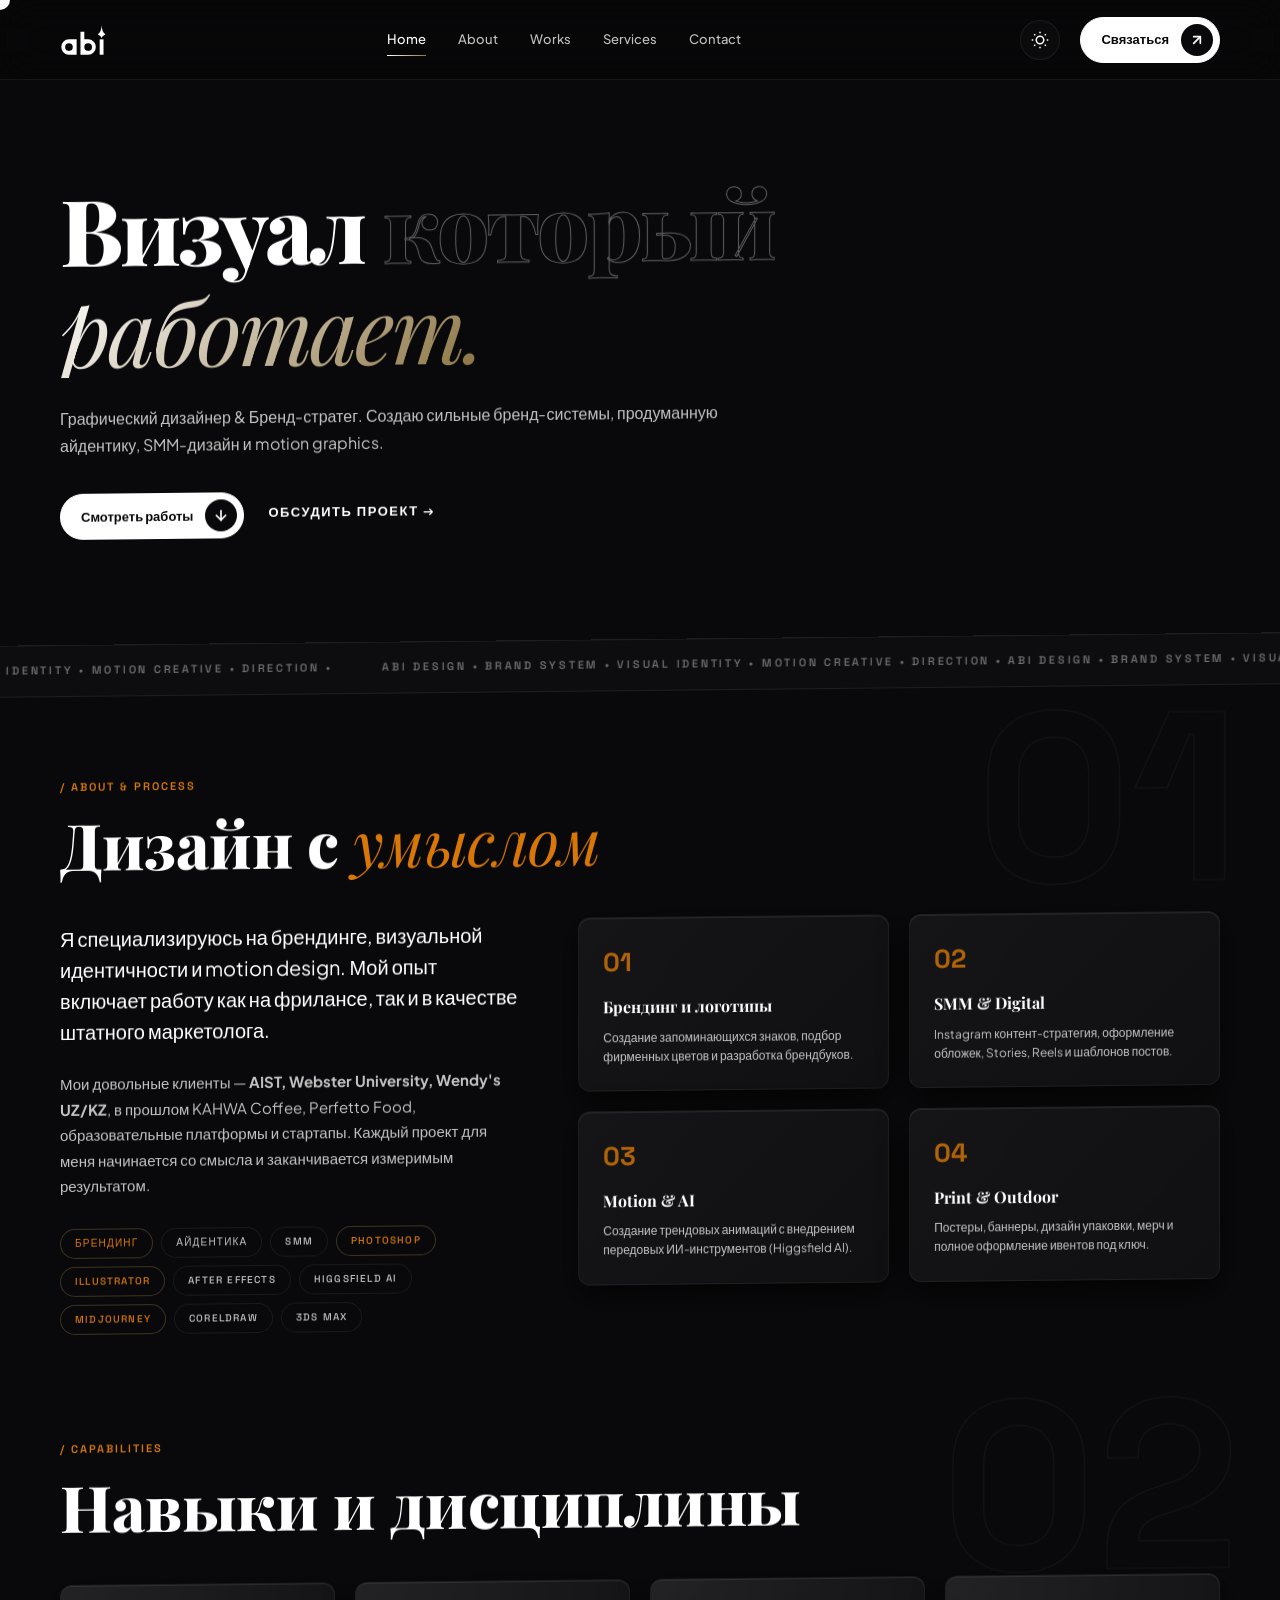
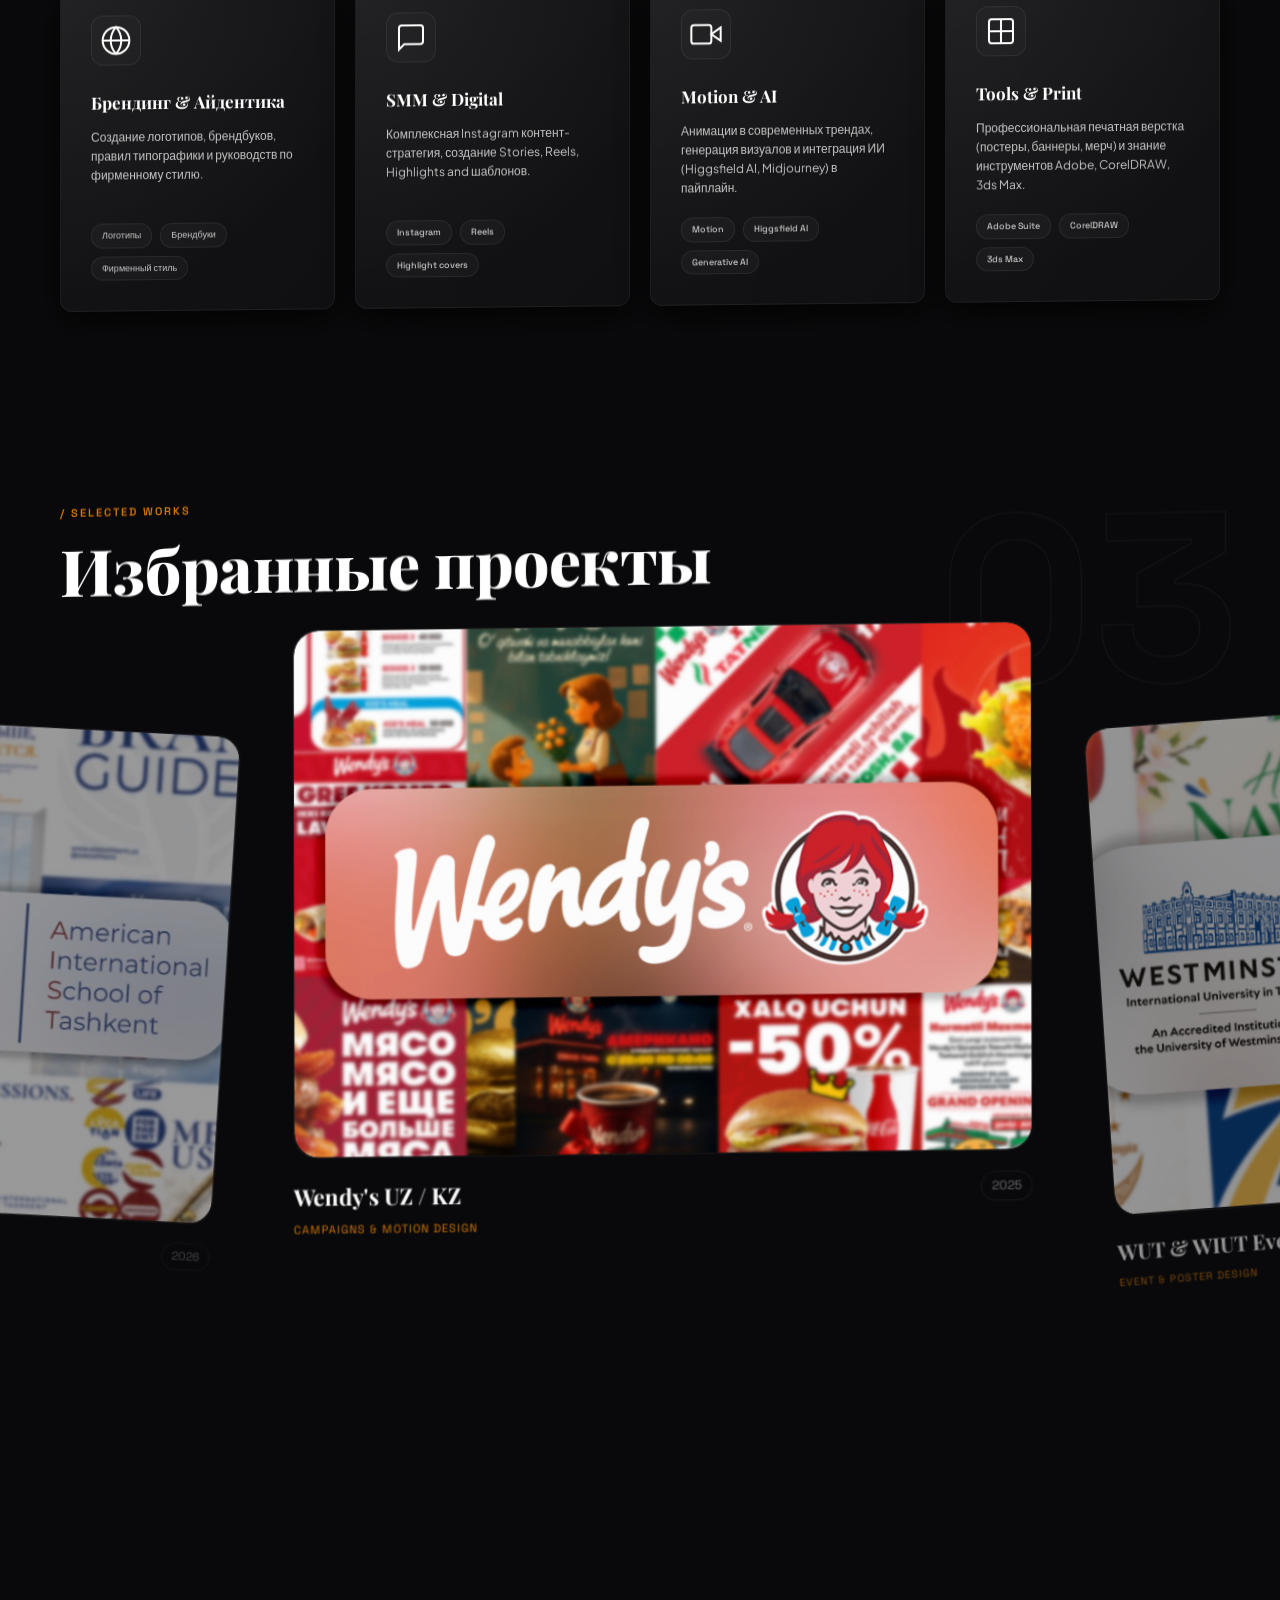
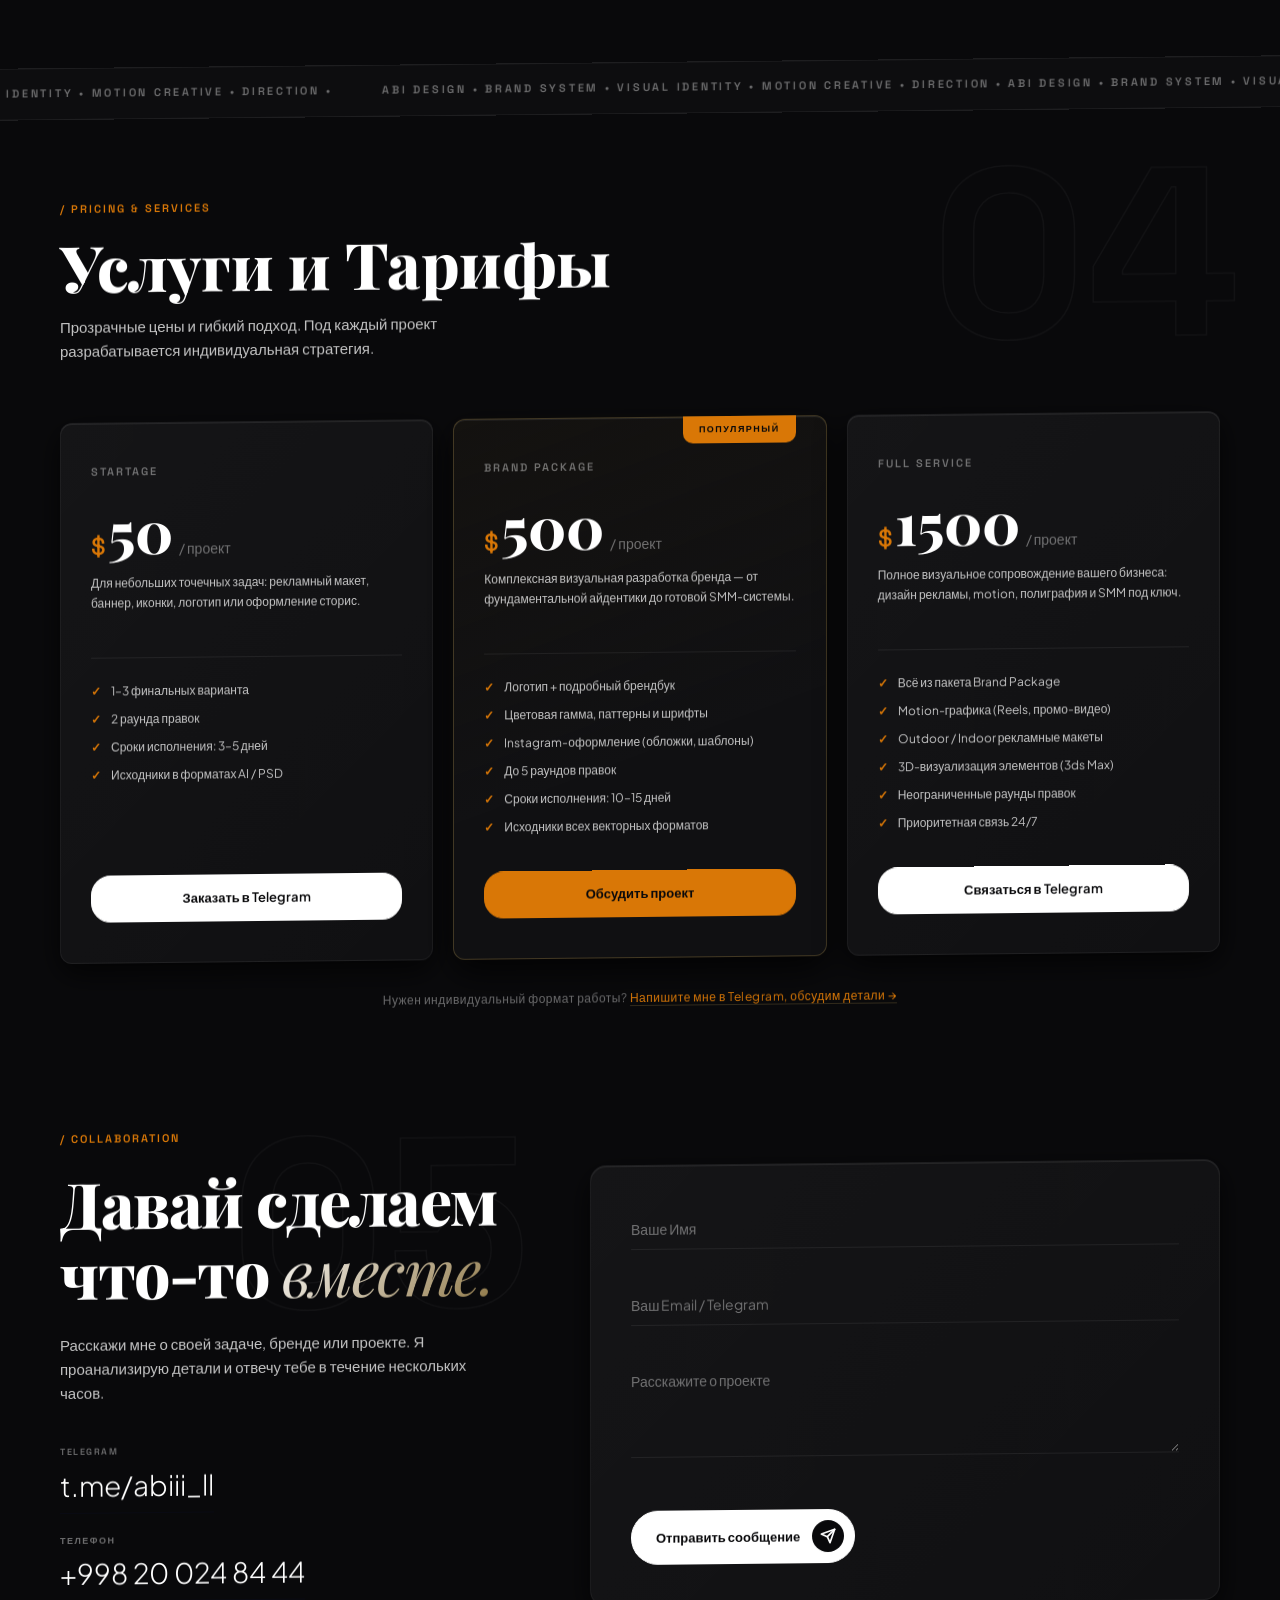
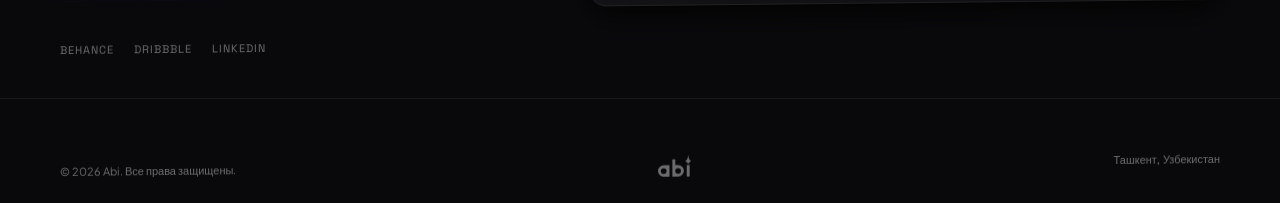
==== commit 822e6cf8: "Add favicon" ====
--- a/index.html
+++ b/index.html
@@ -4,6 +4,9 @@
   <meta charset="UTF-8">
   <meta name="viewport" content="width=device-width, initial-scale=1.0">
   <title>Abi — Designer &amp; Brand Strategist | Visual Portfolio</title>
+  
+  <!-- Favicon -->
+  <link rel="icon" type="image/svg+xml" href="favicon.svg?v=1.8.3">
   
   <!-- Meta tags for SEO -->
   <meta name="description" content="Портфолио Аби (Abi) — графического дизайнера и бренд-стратега из Ташкента. Создание бренд-систем, айдентики, SMM-дизайна и motion graphics. Визуал, который работает.">
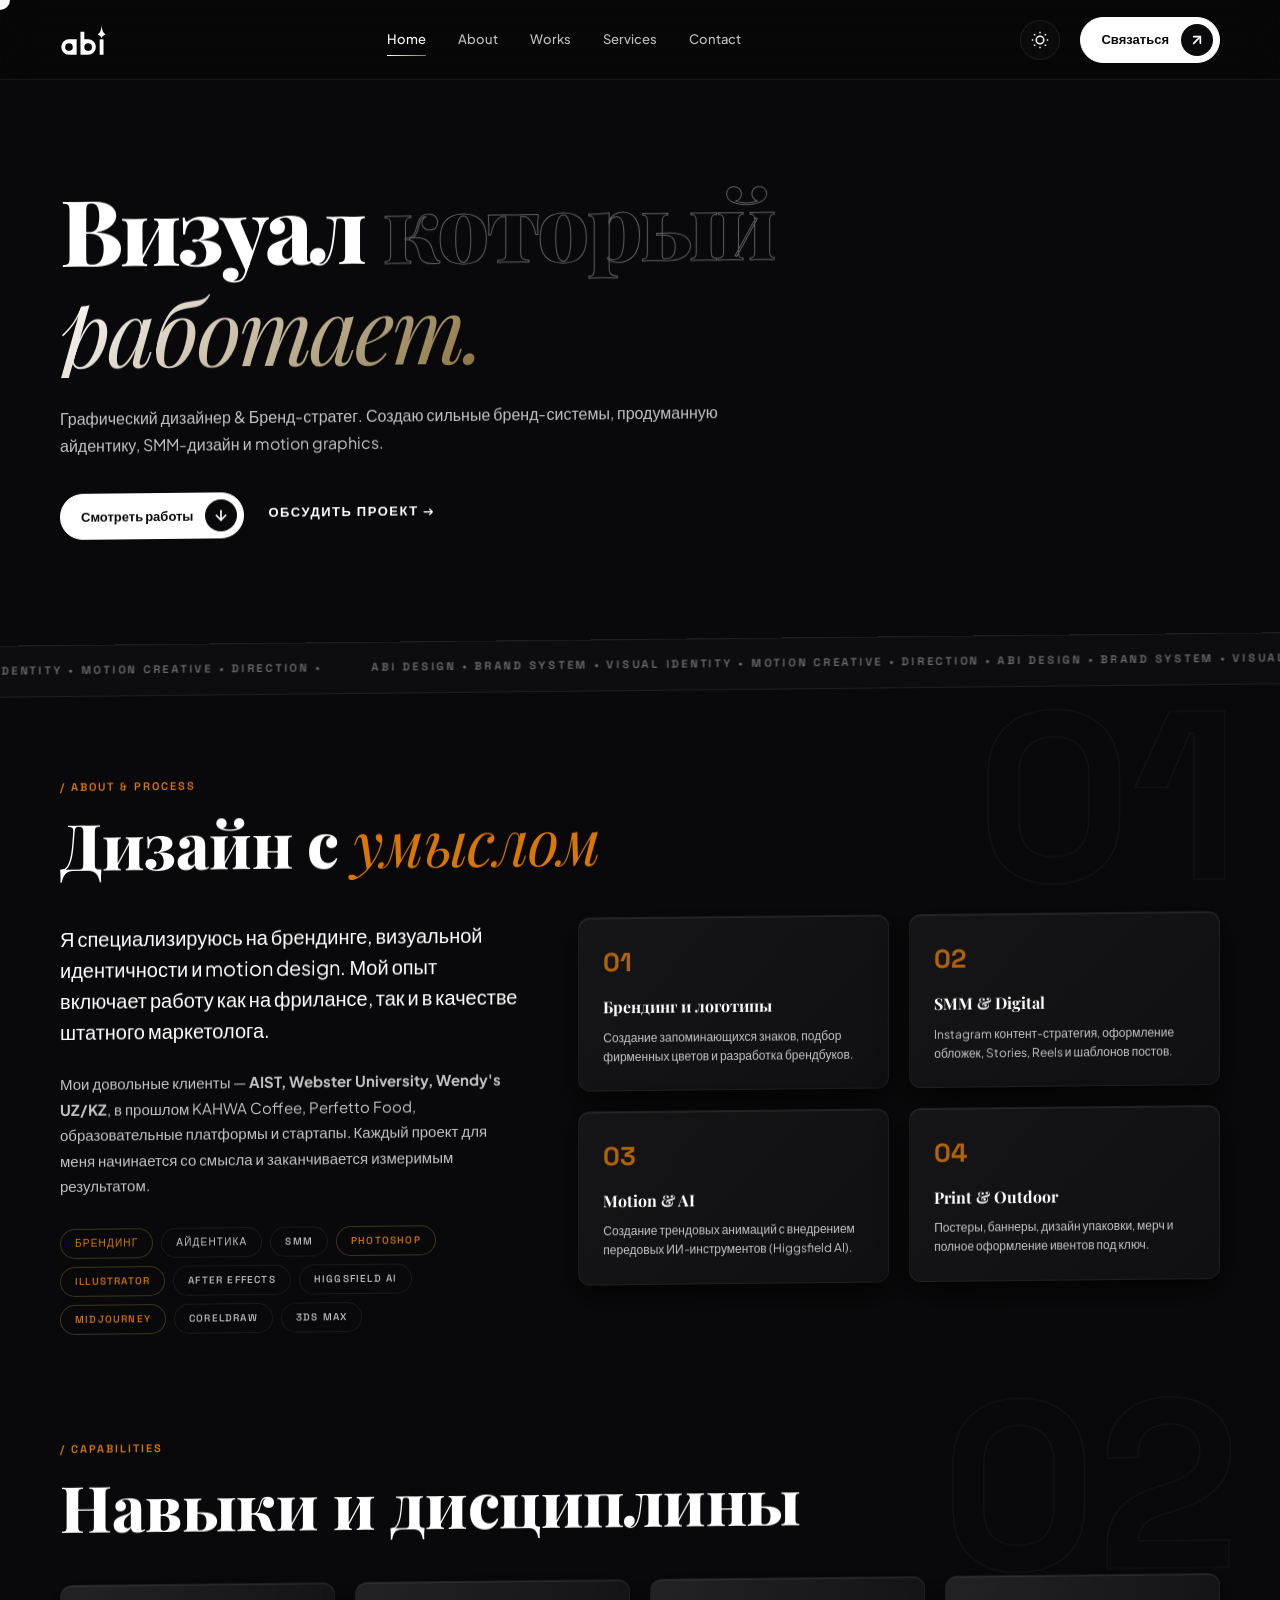
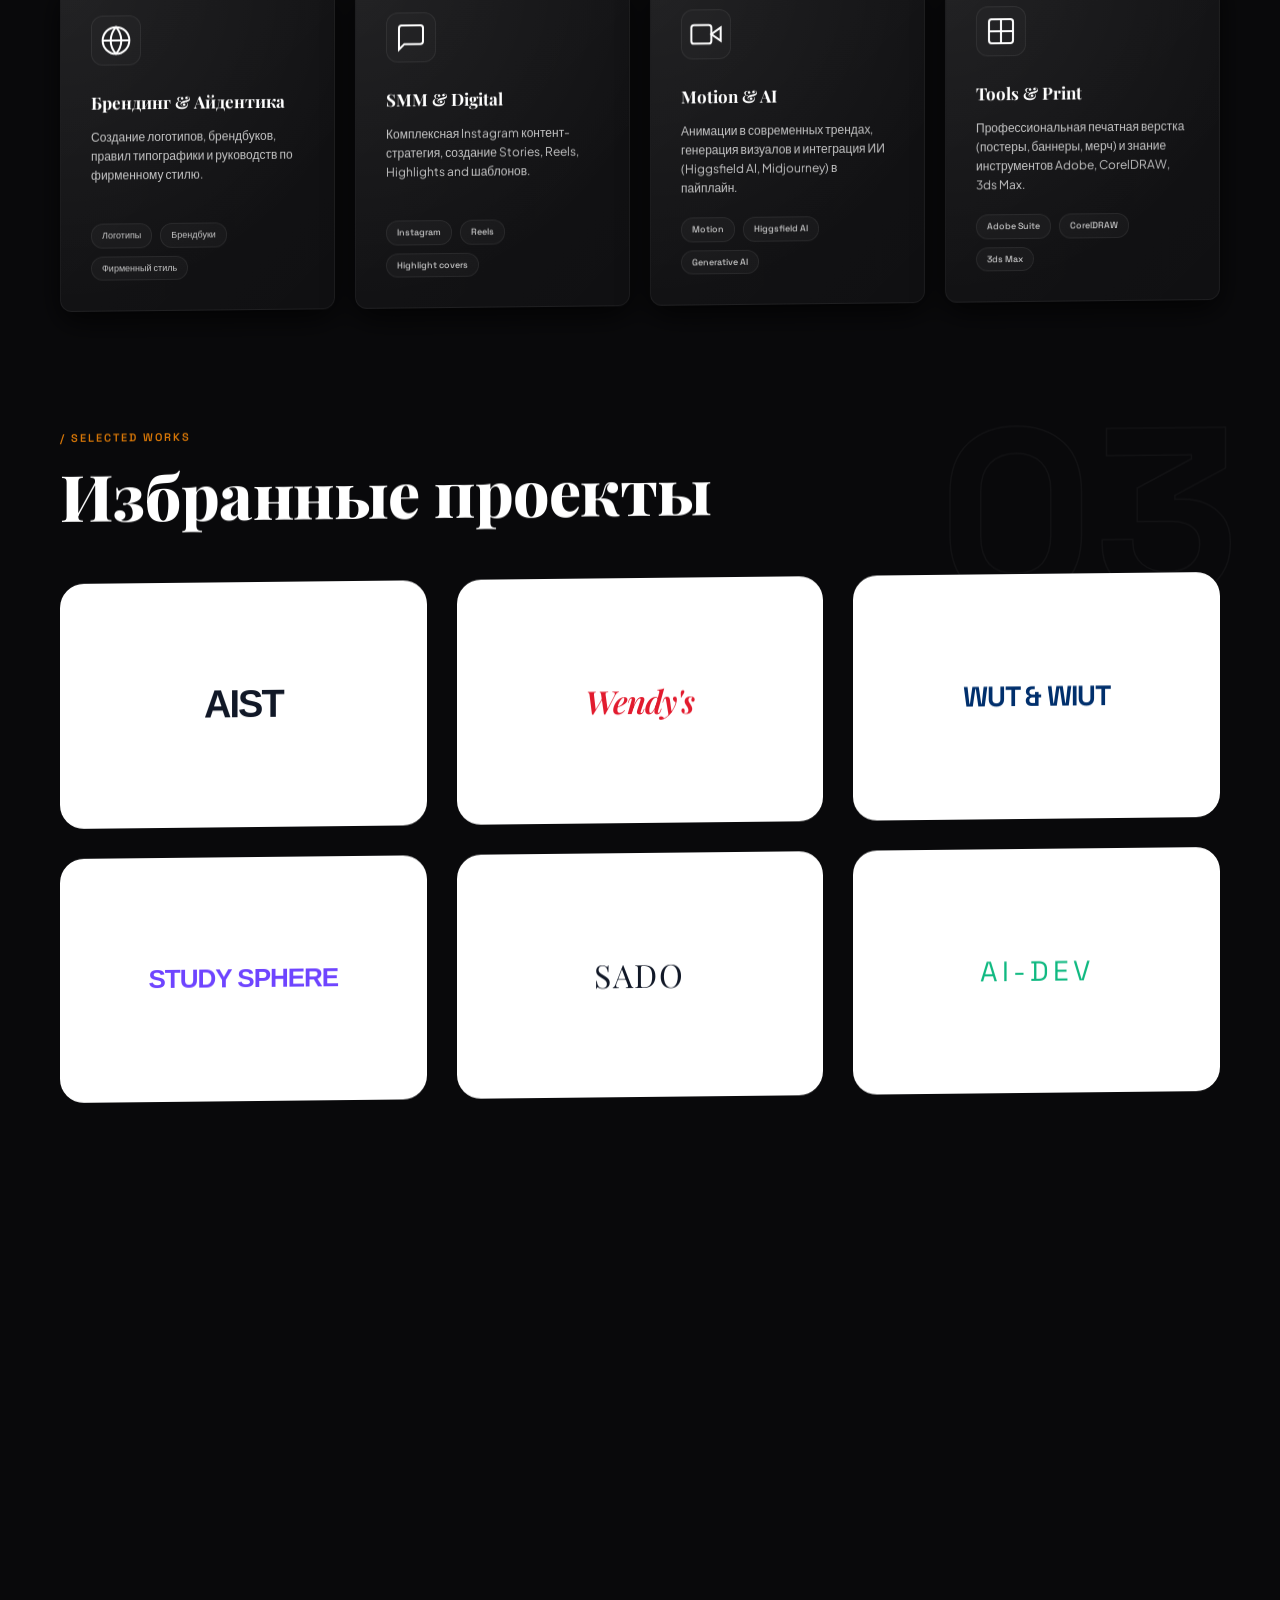
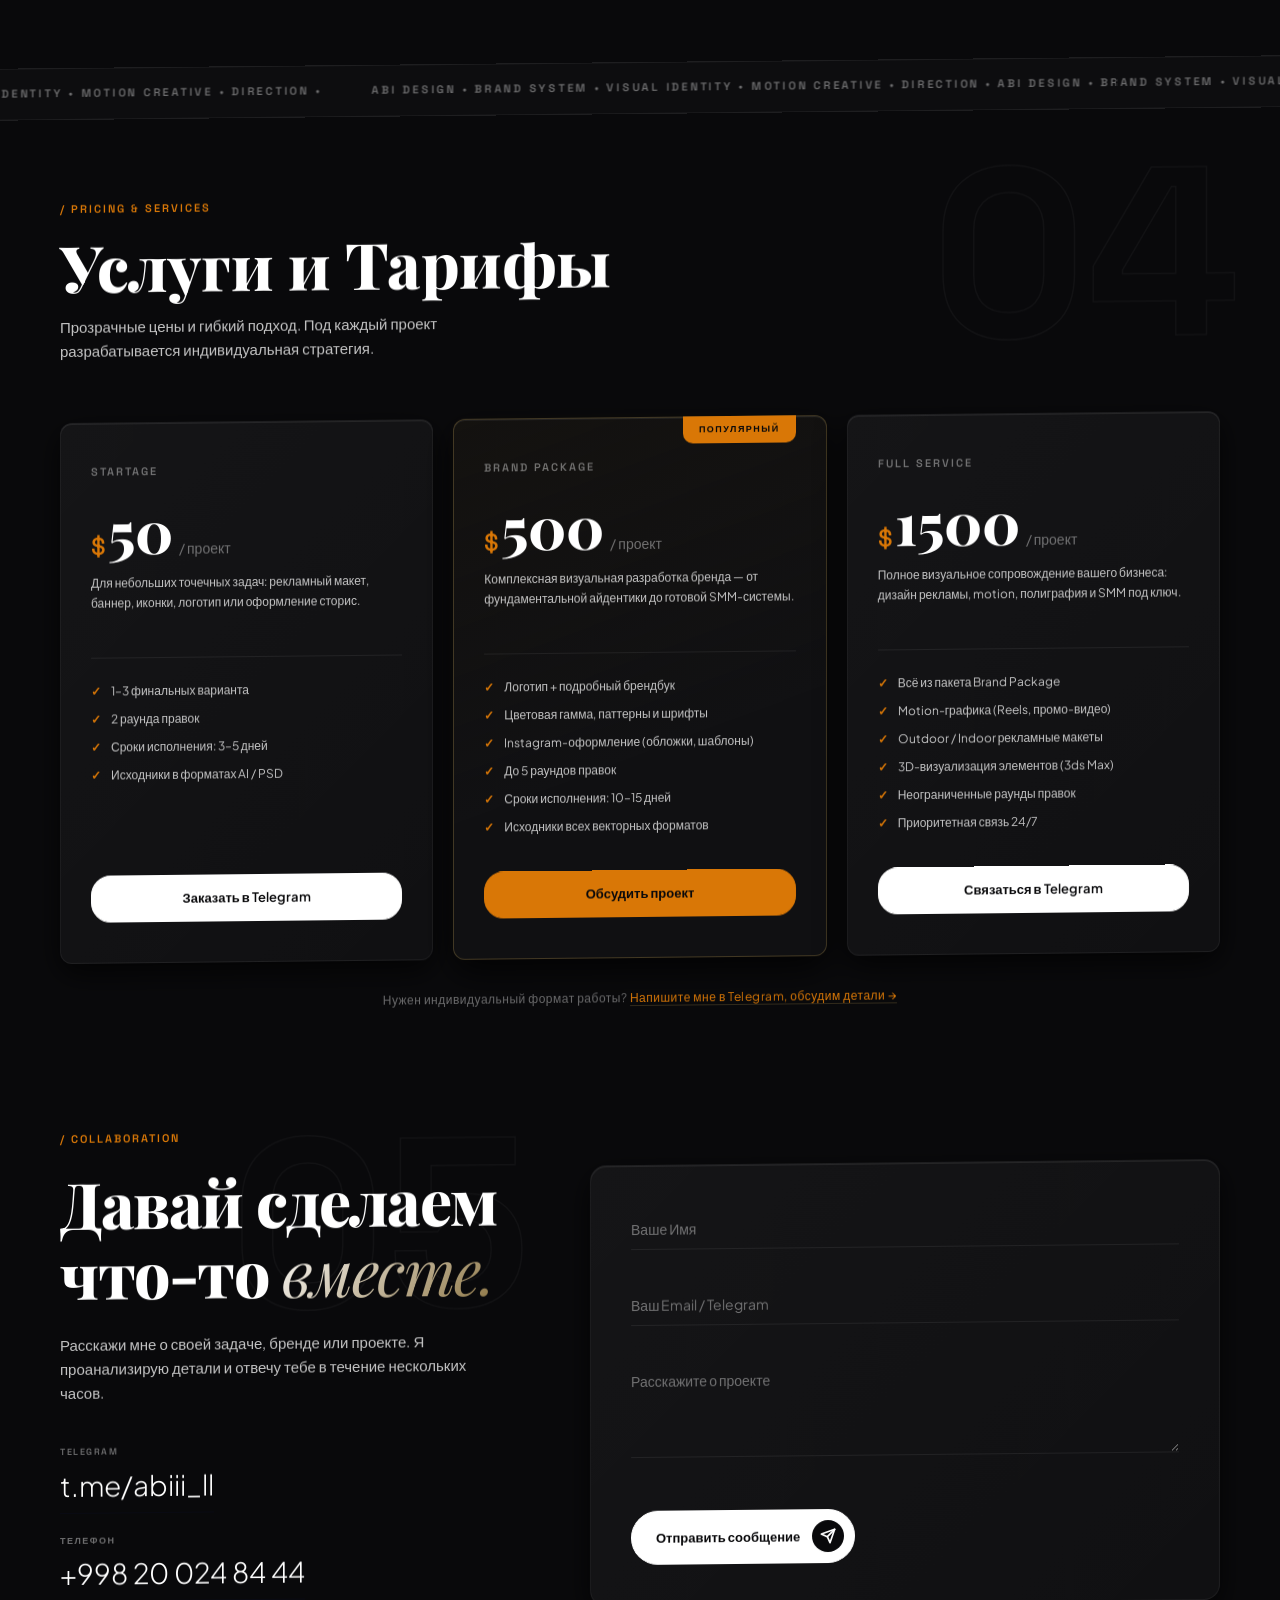
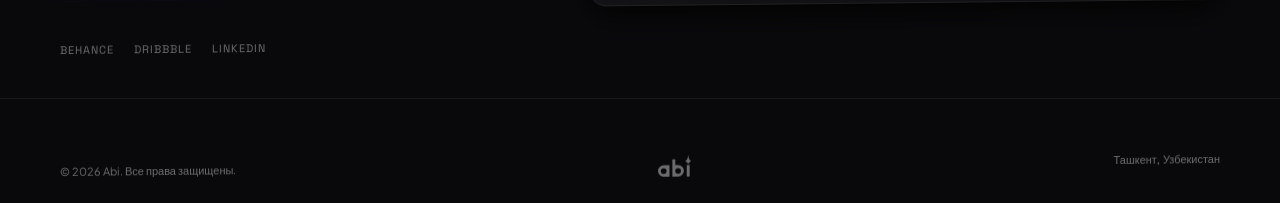
==== commit d3df462e: "commit" ====
--- a/index.html
+++ b/index.html
@@ -319,21 +319,81 @@
 
     <!-- Projects Section -->
     <section class="projects-section" id="works" data-animate="works">
-      
-      <!-- Horizontal Scroll Viewport Wrapper -->
-      <div class="projects-sticky-viewport">
-        <div class="section-container projects-sticky-header">
-          <div class="projects-header-wrapper">
-            <div class="section-header" style="position: relative;">
-              <span class="section-tag font-tech">/ Selected Works</span>
-              <h2 class="section-title">Избранные проекты</h2>
-              <div class="bg-section-number font-tech" data-parallax-speed="0.12">03</div>
-            </div>
-          </div>
-        </div>
-        
-        <div class="projects-horizontal-track" id="projects-horizontal-track">
-          <!-- Dynamically populated from JS -->
+      <div class="section-container">
+        
+        <div class="section-header" style="position: relative; margin-bottom: 20px;">
+          <span class="section-tag font-tech">/ Selected Works</span>
+          <h2 class="section-title">Избранные проекты</h2>
+          <div class="bg-section-number font-tech" data-parallax-speed="0.12">03</div>
+        </div>
+        
+        <!-- Premium Brand Grid Showcase -->
+        <div class="brand-grid">
+          <!-- AIST -->
+          <a href="project.html?id=aether" class="brand-card" data-brand="aist" data-animate="fade-up">
+            <div class="brand-logo-wrapper">
+              <span class="brand-logo-fallback" style="font-family: 'Syne', sans-serif; letter-spacing: -2px; font-weight: 800; font-size: 38px;">AIST</span>
+            </div>
+            <div class="brand-meta">
+              <span class="brand-title">AIST Tashkent</span>
+              <span class="brand-category">Production & Brand Identity</span>
+            </div>
+          </a>
+
+          <!-- Wendy's -->
+          <a href="project.html?id=veloce" class="brand-card" data-brand="wendys" data-animate="fade-up">
+            <div class="brand-logo-wrapper">
+              <span class="brand-logo-fallback" style="font-family: 'Playfair Display', serif; font-style: italic; font-weight: 600; font-size: 32px; color: #e21b2e;">Wendy's</span>
+            </div>
+            <div class="brand-meta">
+              <span class="brand-title">Wendy's Uzbekistan & Kazakhstan</span>
+              <span class="brand-category">SMM & Production Strategy</span>
+            </div>
+          </a>
+
+          <!-- WIUT & WUT -->
+          <a href="project.html?id=chronos" class="brand-card" data-brand="wiut" data-animate="fade-up">
+            <div class="brand-logo-wrapper">
+              <span class="brand-logo-fallback" style="font-family: 'Space Grotesk', sans-serif; letter-spacing: -1px; font-weight: 700; font-size: 28px; color: #002f6c;">WUT & WIUT</span>
+            </div>
+            <div class="brand-meta">
+              <span class="brand-title">Webster & Westminster</span>
+              <span class="brand-category">Event & Brand Identity</span>
+            </div>
+          </a>
+
+          <!-- Study Sphere -->
+          <a href="project.html?id=komorebi" class="brand-card" data-brand="studysphere" data-animate="fade-up">
+            <div class="brand-logo-wrapper">
+              <span class="brand-logo-fallback" style="font-family: 'Syne', sans-serif; letter-spacing: -1px; font-weight: 800; font-size: 26px; color: #6e44ff;">STUDY SPHERE</span>
+            </div>
+            <div class="brand-meta">
+              <span class="brand-title">Study Sphere</span>
+              <span class="brand-category">SMM & Identity Design</span>
+            </div>
+          </a>
+
+          <!-- Freelance (Sado) -->
+          <a href="project.html?id=sado" class="brand-card" data-brand="freelance" data-animate="fade-up">
+            <div class="brand-logo-wrapper">
+              <span class="brand-logo-fallback" style="font-family: 'Playfair Display', serif; font-weight: 400; font-size: 32px; letter-spacing: 2px;">SADO</span>
+            </div>
+            <div class="brand-meta">
+              <span class="brand-title">Sado Identity Archive</span>
+              <span class="brand-category">Freelance & Commercial Art</span>
+            </div>
+          </a>
+
+          <!-- AI-разработка -->
+          <a href="project.html?id=ai-dev" class="brand-card" data-brand="ai-dev" data-animate="fade-up">
+            <div class="brand-logo-wrapper">
+              <span class="brand-logo-fallback" style="font-family: 'Space Grotesk', sans-serif; font-weight: 400; font-size: 28px; letter-spacing: 4px; color: #10b981; text-transform: uppercase;">AI-DEV</span>
+            </div>
+            <div class="brand-meta">
+              <span class="brand-title">AI-Разработка</span>
+              <span class="brand-category">Generative Design & Coding</span>
+            </div>
+          </a>
         </div>
       </div>
     </section>
@@ -525,134 +585,8 @@
       </div>
     </div>
   </footer>
-
-  <!-- Case Study Fullscreen Modal -->
-  <div class="case-study-modal" id="case-study-modal" role="dialog" aria-hidden="true">
-    <button class="modal-close-btn" id="modal-close" aria-label="Закрыть модальное окно">
-      <svg viewBox="0 0 24 24" width="24" height="24" stroke="currentColor" stroke-width="2.5" fill="none">
-        <line x1="18" y1="6" x2="6" y2="18"></line>
-        <line x1="6" y1="6" x2="18" y2="18"></line>
-      </svg>
-    </button>
-    
-    <div class="modal-scroll-wrapper">
-      <div class="modal-container">
-        
-        <!-- Large Header Image/Visual -->
-        <div class="modal-hero-visual" id="modal-hero-visual">
-          <!-- Injected SVG/visual from script -->
-        </div>
-        
-        <div class="modal-content-grid">
-          
-          <div class="modal-info-sidebar">
-            <div class="meta-card">
-              <h3 class="meta-label">Client</h3>
-              <p class="meta-value" id="modal-meta-client">-</p>
-            </div>
-            <div class="meta-card">
-              <h3 class="meta-label">Role</h3>
-              <p class="meta-value" id="modal-meta-role">-</p>
-            </div>
-            <div class="meta-card">
-              <h3 class="meta-label">Year</h3>
-              <p class="meta-value font-tech" id="modal-meta-year">-</p>
-            </div>
-            <div class="meta-card">
-              <h3 class="meta-label">Tools</h3>
-              <div class="meta-pills" id="modal-meta-tools">
-                <!-- Pills injected -->
-              </div>
-            </div>
-          </div>
-          
-          <div class="modal-text-content">
-            <h1 class="modal-title" id="modal-title">-</h1>
-            <p class="modal-category font-tech" id="modal-category">-</p>
-            
-            <div class="case-block">
-              <h2 class="case-subheading">Проблема / Вызов</h2>
-              <p class="case-paragraph" id="modal-challenge">-</p>
-            </div>
-            
-            <div class="case-block">
-              <h2 class="case-subheading">Решение</h2>
-              <p class="case-paragraph" id="modal-solution">-</p>
-            </div>
-            
-            <!-- Designer details: Color Palette & Typography -->
-            <div class="case-block design-specs" id="modal-design-specs">
-              <h2 class="case-subheading">Палитра и Шрифты</h2>
-              <div class="specs-grid">
-                <div class="spec-colors-wrap">
-                  <p class="spec-mini-title">Colors (Click to copy)</p>
-                  <div class="color-palette" id="modal-color-palette">
-                    <!-- Dynamic colors -->
-                  </div>
-                </div>
-                <div class="spec-fonts-wrap">
-                  <p class="spec-mini-title">Typography</p>
-                  <div class="font-specs-list" id="modal-font-specs">
-                    <!-- Dynamic fonts -->
-                  </div>
-                </div>
-              </div>
-            </div>
-            
-            <!-- Alternative specs: Brand Archive Ecosystem -->
-            <div class="case-block design-specs" id="modal-archive-specs" style="display: none;">
-              <h2 class="case-subheading">Креативный архив брендов</h2>
-              <div class="archive-grid" id="modal-archive-grid">
-              </div>
-            </div>
-            
-          </div>
-          
-        </div> <!-- End of modal grid -->
-
-        <!-- Graphic showcase container -->
-        <div class="case-block graphic-showcase" id="modal-graphic-showcase" style="display: none;">
-          <h2 class="case-subheading">Графические примеры</h2>
-          <div class="graphic-container" id="modal-graphic-container">
-            <!-- Dynamic images injected -->
-          </div>
-        </div>
-
-        <!-- Video showcase container -->
-        <div class="case-block video-showcase" id="modal-video-showcase" style="display: none;">
-          <h2 class="case-subheading">Motion примеры</h2>
-          <div class="video-container" id="modal-video-container">
-            <!-- Dynamic video element -->
-          </div>
-        </div>
-
-        <!-- Brandbook showcase container -->
-        <div class="case-block pdf-showcase" id="modal-pdf-showcase" style="display: none;">
-          <h2 class="case-subheading">Brandbook</h2>
-          <div class="pdf-container" id="modal-pdf-container" style="width: 100%; border-radius: 12px; overflow: hidden; border: 1px solid var(--border-color); background-color: rgba(0, 0, 0, 0.3);">
-            <!-- Dynamic PDF iframe injected -->
-          </div>
-        </div>
-        
-      </div>
-    </div>
-  </div>
-
-  <!-- Image Lightbox Overlay -->
-  <div class="image-lightbox" id="image-lightbox" role="dialog" aria-hidden="true">
-    <button class="lightbox-close-btn" id="lightbox-close" aria-label="Закрыть изображение">
-      <svg viewBox="0 0 24 24" width="24" height="24" stroke="currentColor" stroke-width="2.5" fill="none">
-        <line x1="18" y1="6" x2="6" y2="18"></line>
-        <line x1="6" y1="6" x2="18" y2="18"></line>
-      </svg>
-    </button>
-    <div class="lightbox-content">
-      <img id="lightbox-img" src="" alt="Zoomed Graphic">
-    </div>
-  </div>
-
   <!-- Scripts -->
-  <script src="projects.js?v=1.8.3"></script>
-  <script src="script.js?v=1.8.3"></script>
+  <script src="projects.js?v=1.8.4"></script>
+  <script src="script.js?v=1.8.4"></script>
 </body>
 </html>
--- a/style.css
+++ b/style.css
@@ -3833,3 +3833,393 @@
   }
 }
 
+/* ==========================================================================
+   14. Standalone Project Detail Page (project.html) Styles
+   ========================================================================== */
+body.project-detail-page {
+  overflow-y: auto !important;
+  overflow-x: hidden !important;
+  height: auto !important;
+  min-height: 100vh;
+}
+
+body.project-detail-page.force-dark-theme {
+  --bg-dark: #080a18;
+  --text-primary: #ffffff;
+  --text-secondary: rgba(255, 255, 255, 0.75);
+  --text-muted: rgba(255, 255, 255, 0.4);
+  --border-color: rgba(255, 255, 255, 0.08);
+  --border-color-hover: rgba(255, 255, 255, 0.2);
+  --bg-card: rgba(255, 255, 255, 0.04);
+  --bg-card-hover: rgba(255, 255, 255, 0.08);
+  --accent-orange: #d97706;
+}
+
+body.project-detail-page.force-light-theme {
+  --bg-dark: #f9fafb;
+  --text-primary: #111827;
+  --text-secondary: #374151;
+  --text-muted: #6b7280;
+  --border-color: rgba(0, 0, 0, 0.08);
+  --border-color-hover: rgba(0, 0, 0, 0.18);
+  --bg-card: rgba(0, 0, 0, 0.02);
+  --bg-card-hover: rgba(0, 0, 0, 0.05);
+  --accent-orange: #0d3c26;
+}
+
+body.project-detail-page.force-light-theme .background-grid .bg-base-color {
+  background-color: #f9fafb;
+}
+
+body.project-detail-page.force-dark-theme .background-grid .bg-base-color {
+  background-color: #080a18;
+}
+
+/* Animations mapping for standalone page */
+.project-detail-page .modal-hero-visual {
+  opacity: 0;
+  transform: scale(1.08) translateY(-20px);
+  filter: blur(15px);
+  transition: opacity 1.2s cubic-bezier(0.16, 1, 0.3, 1) 0.1s,
+              transform 1.4s cubic-bezier(0.16, 1, 0.3, 1) 0.1s,
+              filter 1.2s ease 0.1s;
+}
+
+.project-detail-page.active .modal-hero-visual {
+  opacity: 1;
+  transform: scale(1) translateY(0);
+  filter: blur(0);
+}
+
+.project-detail-page .meta-card {
+  opacity: 0;
+  transform: translateX(-40px) scale(0.96);
+  transition: opacity 0.8s cubic-bezier(0.16, 1, 0.3, 1),
+              transform 0.8s cubic-bezier(0.16, 1, 0.3, 1);
+}
+
+.project-detail-page.active .meta-card:nth-child(1) { opacity: 1; transform: translateX(0) scale(1); transition-delay: 0.35s; }
+.project-detail-page.active .meta-card:nth-child(2) { opacity: 1; transform: translateX(0) scale(1); transition-delay: 0.45s; }
+.project-detail-page.active .meta-card:nth-child(3) { opacity: 1; transform: translateX(0) scale(1); transition-delay: 0.55s; }
+.project-detail-page.active .meta-card:nth-child(4) { opacity: 1; transform: translateX(0) scale(1); transition-delay: 0.65s; }
+.project-detail-page.active .meta-card:nth-child(5) { opacity: 1; transform: translateX(0) scale(1); transition-delay: 0.75s; }
+
+.project-detail-page .modal-text-content > * {
+  opacity: 0;
+  transform: translateY(30px);
+  transition: opacity 0.9s cubic-bezier(0.16, 1, 0.3, 1),
+              transform 0.9s cubic-bezier(0.16, 1, 0.3, 1);
+}
+
+.project-detail-page.active .modal-text-content > *:nth-child(1) { opacity: 1; transform: translateY(0); transition-delay: 0.4s; }  /* Title */
+.project-detail-page.active .modal-text-content > *:nth-child(2) { opacity: 1; transform: translateY(0); transition-delay: 0.45s; } /* Category */
+.project-detail-page.active .modal-text-content > *:nth-child(3) { opacity: 1; transform: translateY(0); transition-delay: 0.5s; }  /* Problem block */
+.project-detail-page.active .modal-text-content > *:nth-child(4) { opacity: 1; transform: translateY(0); transition-delay: 0.55s; } /* Solution block */
+.project-detail-page.active .modal-text-content > *:nth-child(5) { opacity: 1; transform: translateY(0); transition-delay: 0.6s; }  /* Specs block */
+.project-detail-page.active .modal-text-content > *:nth-child(6) { opacity: 1; transform: translateY(0); transition-delay: 0.65s; } /* Archive specs fallback */
+
+.project-detail-page .video-showcase {
+  opacity: 0;
+  transform: translateY(40px) scale(0.99);
+  transition: opacity 1.2s cubic-bezier(0.16, 1, 0.3, 1),
+              transform 1.2s cubic-bezier(0.16, 1, 0.3, 1);
+}
+
+.project-detail-page.active .video-showcase {
+  opacity: 1;
+  transform: translateY(0) scale(1);
+  transition-delay: 0.7s;
+}
+
+.project-detail-page .video-main-banner,
+.project-detail-page .video-grid-item {
+  opacity: 0;
+  transform: translateY(20px) scale(0.98);
+  transition: opacity 1s cubic-bezier(0.16, 1, 0.3, 1),
+              transform 1s cubic-bezier(0.16, 1, 0.3, 1);
+}
+
+.project-detail-page.active .video-main-banner,
+.project-detail-page.active .video-grid-item {
+  opacity: 1;
+  transform: translateY(0) scale(1);
+  transition-delay: 0.8s;
+}
+
+.project-detail-page .video-vertical-item {
+  opacity: 0;
+  transform: translateY(30px) scale(0.96);
+  transition: opacity 0.8s cubic-bezier(0.16, 1, 0.3, 1),
+              transform 0.8s cubic-bezier(0.16, 1, 0.3, 1);
+}
+
+.project-detail-page.active .video-vertical-item:nth-child(1) { opacity: 1; transform: translateY(0) scale(1); transition-delay: 0.9s; }
+.project-detail-page.active .video-vertical-item:nth-child(2) { opacity: 1; transform: translateY(0) scale(1); transition-delay: 1.0s; }
+.project-detail-page.active .video-vertical-item:nth-child(3) { opacity: 1; transform: translateY(0) scale(1); transition-delay: 1.1s; }
+
+.project-detail-page .graphic-showcase {
+  opacity: 0;
+  transform: translateY(40px) scale(0.99);
+  transition: opacity 1.2s cubic-bezier(0.16, 1, 0.3, 1),
+              transform 1.2s cubic-bezier(0.16, 1, 0.3, 1);
+}
+
+.project-detail-page.active .graphic-showcase {
+  opacity: 1;
+  transform: translateY(0) scale(1);
+  transition-delay: 0.8s;
+}
+
+.project-detail-page .pdf-showcase {
+  opacity: 0;
+  transform: translateY(40px) scale(0.99);
+  transition: opacity 1.2s cubic-bezier(0.16, 1, 0.3, 1),
+              transform 1.2s cubic-bezier(0.16, 1, 0.3, 1);
+}
+
+.project-detail-page.active .pdf-showcase {
+  opacity: 1;
+  transform: translateY(0) scale(1);
+  transition-delay: 0.9s;
+}
+
+/* Standalone Page container spacing adjustments */
+.project-detail-container {
+  width: 100%;
+  padding: 140px 0 100px 0;
+  position: relative;
+  z-index: 10;
+}
+
+.project-detail-wrapper {
+  max-width: 1000px;
+  margin: 0 auto;
+  padding: 0 40px;
+}
+
+/* Light Theme support for specific elements on detail page */
+body.project-detail-page.force-light-theme .meta-pills span {
+  background-color: rgba(0, 0, 0, 0.04);
+  color: var(--text-secondary);
+}
+
+body.project-detail-page.force-light-theme .media-placeholder-card {
+  background: rgba(0, 0, 0, 0.02) !important;
+  border-color: rgba(0, 0, 0, 0.08) !important;
+  color: rgba(0, 0, 0, 0.4) !important;
+}
+
+body.project-detail-page.force-light-theme .media-placeholder-card h3 {
+  color: #111827 !important;
+}
+
+body.project-detail-page.force-light-theme .media-placeholder-card p {
+  color: rgba(0, 0, 0, 0.5) !important;
+}
+
+body.project-detail-page.force-light-theme .pdf-download-btn:hover {
+  background: var(--text-primary);
+  color: #ffffff;
+  border-color: var(--text-primary);
+}
+
+body.project-detail-page.force-light-theme #modal-pdf-container {
+  box-shadow: 0 10px 30px rgba(0, 0, 0, 0.06);
+}
+
+body.project-detail-page.force-light-theme .pdf-fallback-btn {
+  background: #111827;
+  color: #ffffff;
+}
+
+body.project-detail-page.force-light-theme .pdf-fallback-btn:hover {
+  background: #374151;
+}
+
+body.project-detail-page.force-light-theme .archive-card {
+  background: rgba(0, 0, 0, 0.02);
+  border-color: rgba(0, 0, 0, 0.06);
+}
+
+body.project-detail-page.force-light-theme .archive-card:hover {
+  border-color: rgba(0, 0, 0, 0.15);
+  background: rgba(0, 0, 0, 0.04);
+}
+
+body.project-detail-page.force-light-theme .color-swatch {
+  border-color: rgba(0, 0, 0, 0.15);
+}
+
+/* ==========================================================================
+   15. Brand Logo Showcase Grid (Main Page)
+   ========================================================================== */
+.brand-grid-section {
+  padding: 80px 0;
+  position: relative;
+  z-index: 10;
+}
+
+.brand-grid {
+  display: grid;
+  grid-template-columns: repeat(3, 1fr);
+  gap: 30px;
+  margin-top: 50px;
+  width: 100%;
+}
+
+.brand-card {
+  position: relative;
+  aspect-ratio: 1.5;
+  background: #ffffff;
+  border-radius: 24px;
+  border: 1px solid rgba(255, 255, 255, 0.8);
+  display: flex;
+  flex-direction: column;
+  align-items: center;
+  justify-content: center;
+  padding: 40px;
+  text-decoration: none;
+  overflow: hidden;
+  box-shadow: 0 10px 30px rgba(0, 0, 0, 0.04);
+  transition: transform 0.6s cubic-bezier(0.16, 1, 0.3, 1), 
+              box-shadow 0.6s cubic-bezier(0.16, 1, 0.3, 1),
+              border-color 0.6s ease;
+  transform-style: preserve-3d;
+  perspective: 1000px;
+}
+
+/* Light beam / reflection glare on hover */
+.brand-card::after {
+  content: '';
+  position: absolute;
+  top: -50%;
+  left: -50%;
+  width: 200%;
+  height: 200%;
+  background: linear-gradient(
+    45deg,
+    transparent 45%,
+    rgba(255, 255, 255, 0.6) 50%,
+    transparent 55%
+  );
+  transform: rotate(-45deg) translate(-70%, -70%);
+  transition: transform 0.8s cubic-bezier(0.16, 1, 0.3, 1);
+  pointer-events: none;
+  z-index: 2;
+}
+
+.brand-card:hover::after {
+  transform: rotate(-45deg) translate(70%, 70%);
+}
+
+.brand-card:hover {
+  transform: translateY(-8px) scale(1.02);
+  border-color: rgba(255, 255, 255, 1);
+}
+
+/* Dynamic ambient glow based on brand accent color */
+.brand-card[data-brand="aist"]:hover { box-shadow: 0 20px 40px rgba(7, 66, 140, 0.15), 0 0 80px rgba(7, 66, 140, 0.08); }
+.brand-card[data-brand="wendys"]:hover { box-shadow: 0 20px 40px rgba(226, 27, 46, 0.15), 0 0 80px rgba(226, 27, 46, 0.08); }
+.brand-card[data-brand="wiut"]:hover { box-shadow: 0 20px 40px rgba(0, 47, 108, 0.15), 0 0 80px rgba(0, 47, 108, 0.08); }
+.brand-card[data-brand="studysphere"]:hover { box-shadow: 0 20px 40px rgba(110, 68, 255, 0.15), 0 0 80px rgba(110, 68, 255, 0.08); }
+.brand-card[data-brand="freelance"]:hover { box-shadow: 0 20px 40px rgba(217, 119, 6, 0.15), 0 0 80px rgba(217, 119, 6, 0.08); }
+.brand-card[data-brand="ai-dev"]:hover { box-shadow: 0 20px 40px rgba(16, 185, 129, 0.15), 0 0 80px rgba(16, 185, 129, 0.08); }
+
+/* Logo content styling */
+.brand-logo-wrapper {
+  width: 100%;
+  height: 100%;
+  display: flex;
+  align-items: center;
+  justify-content: center;
+  transition: transform 0.6s cubic-bezier(0.16, 1, 0.3, 1);
+  position: relative;
+  z-index: 1;
+}
+
+.brand-card:hover .brand-logo-wrapper {
+  transform: scale(1.08) translateZ(10px);
+}
+
+.brand-logo-img {
+  max-width: 70%;
+  max-height: 55%;
+  object-fit: contain;
+  transition: filter 0.3s ease;
+}
+
+/* Fallback Typography for logo if image is missing */
+.brand-logo-fallback {
+  font-family: 'Space Grotesk', 'Syne', sans-serif;
+  font-size: clamp(20px, 2.5vw, 32px);
+  font-weight: 800;
+  color: #111827;
+  letter-spacing: -1px;
+  text-align: center;
+  transition: color 0.3s ease;
+}
+
+/* Brand tag / category showing on hover */
+.brand-meta {
+  position: absolute;
+  bottom: 24px;
+  display: flex;
+  flex-direction: column;
+  align-items: center;
+  opacity: 0;
+  transform: translateY(10px);
+  transition: opacity 0.5s cubic-bezier(0.16, 1, 0.3, 1), 
+              transform 0.5s cubic-bezier(0.16, 1, 0.3, 1);
+  z-index: 3;
+}
+
+.brand-card:hover .brand-meta {
+  opacity: 1;
+  transform: translateY(0);
+}
+
+.brand-title {
+  font-family: 'Space Grotesk', sans-serif;
+  font-size: 13px;
+  font-weight: 600;
+  color: #111827;
+  margin-bottom: 2px;
+}
+
+.brand-category {
+  font-family: var(--font-tech);
+  font-size: 10px;
+  color: #6b7280;
+  text-transform: uppercase;
+  letter-spacing: 1px;
+}
+
+/* Responsive constraints for the Brand grid */
+@media (max-width: 991px) {
+  .brand-grid {
+    grid-template-columns: repeat(2, 1fr);
+    gap: 20px;
+  }
+  .brand-card {
+    padding: 30px;
+  }
+}
+
+@media (max-width: 600px) {
+  .brand-grid {
+    grid-template-columns: 1fr;
+    gap: 16px;
+  }
+  .brand-card {
+    aspect-ratio: 1.6;
+    padding: 24px;
+    border-radius: 20px;
+  }
+  .brand-meta {
+    opacity: 0.8;
+    transform: translateY(0);
+    bottom: 16px;
+  }
+}
+
+
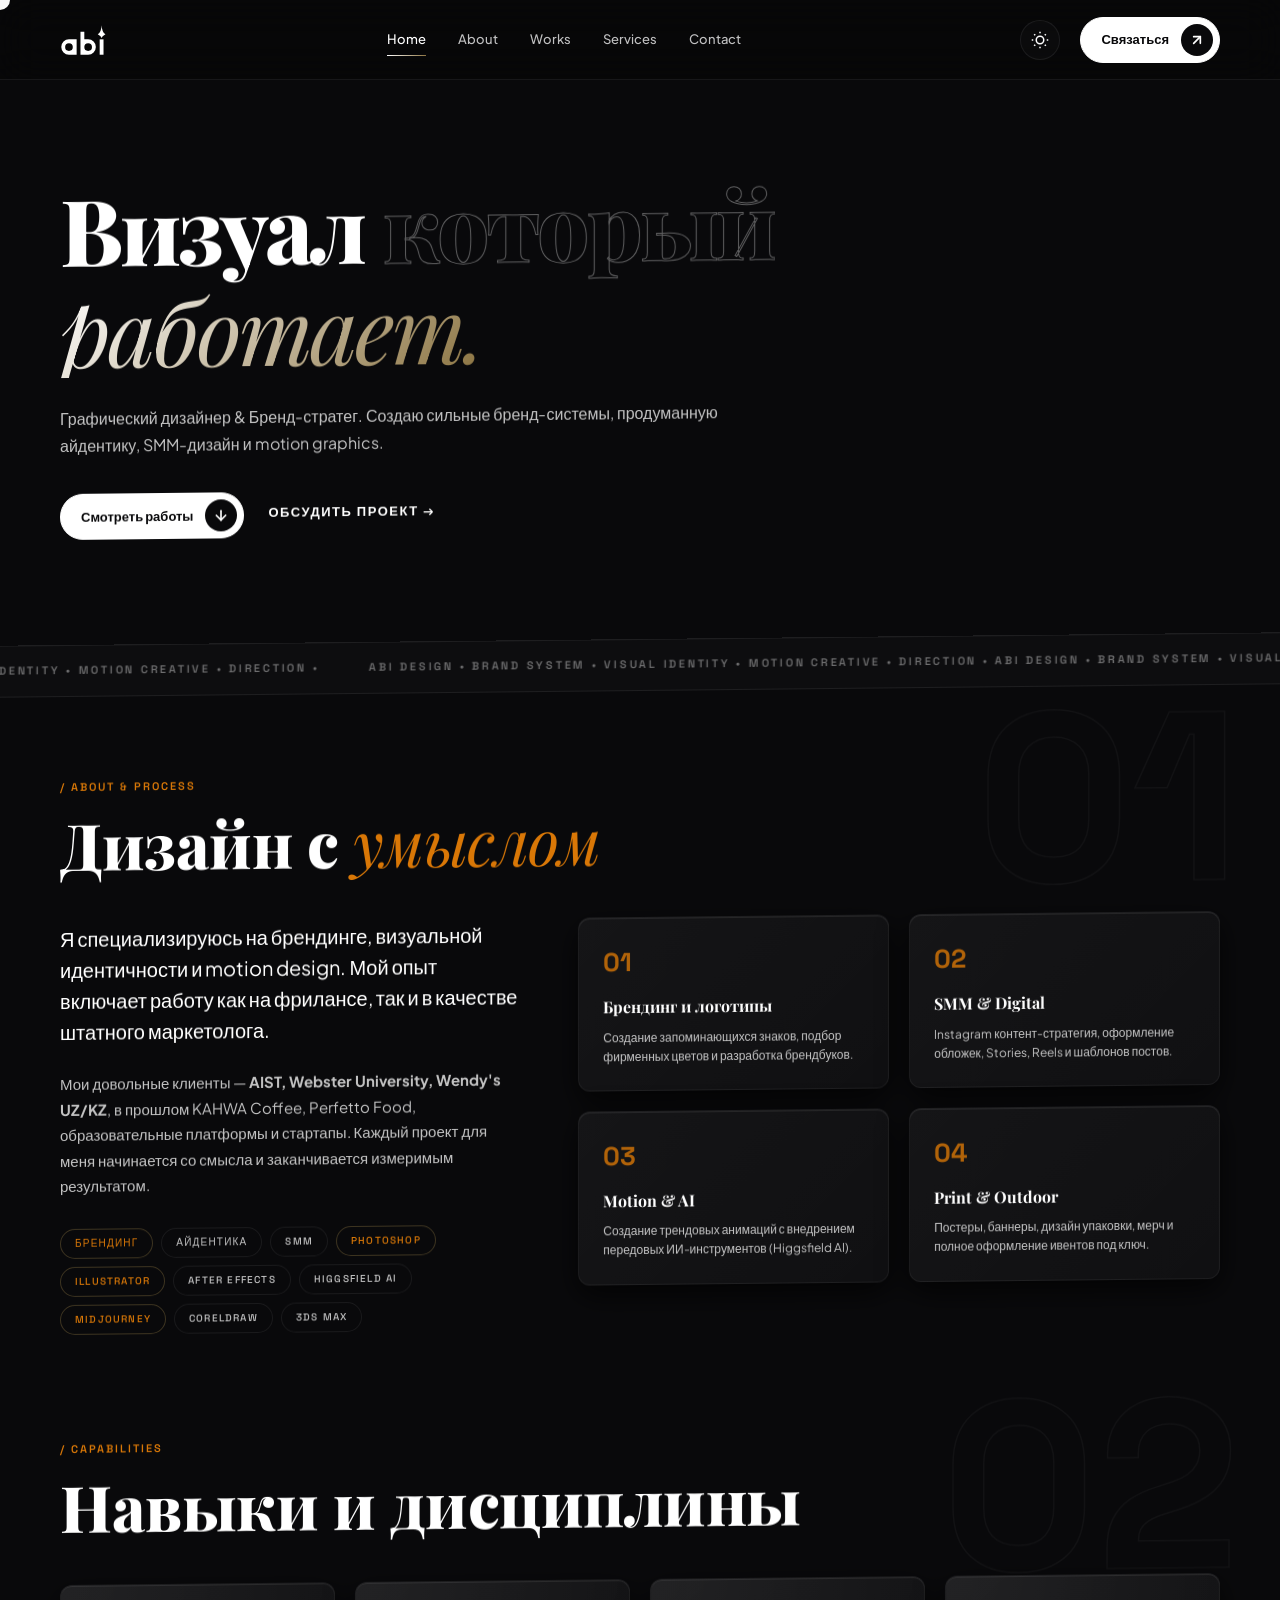
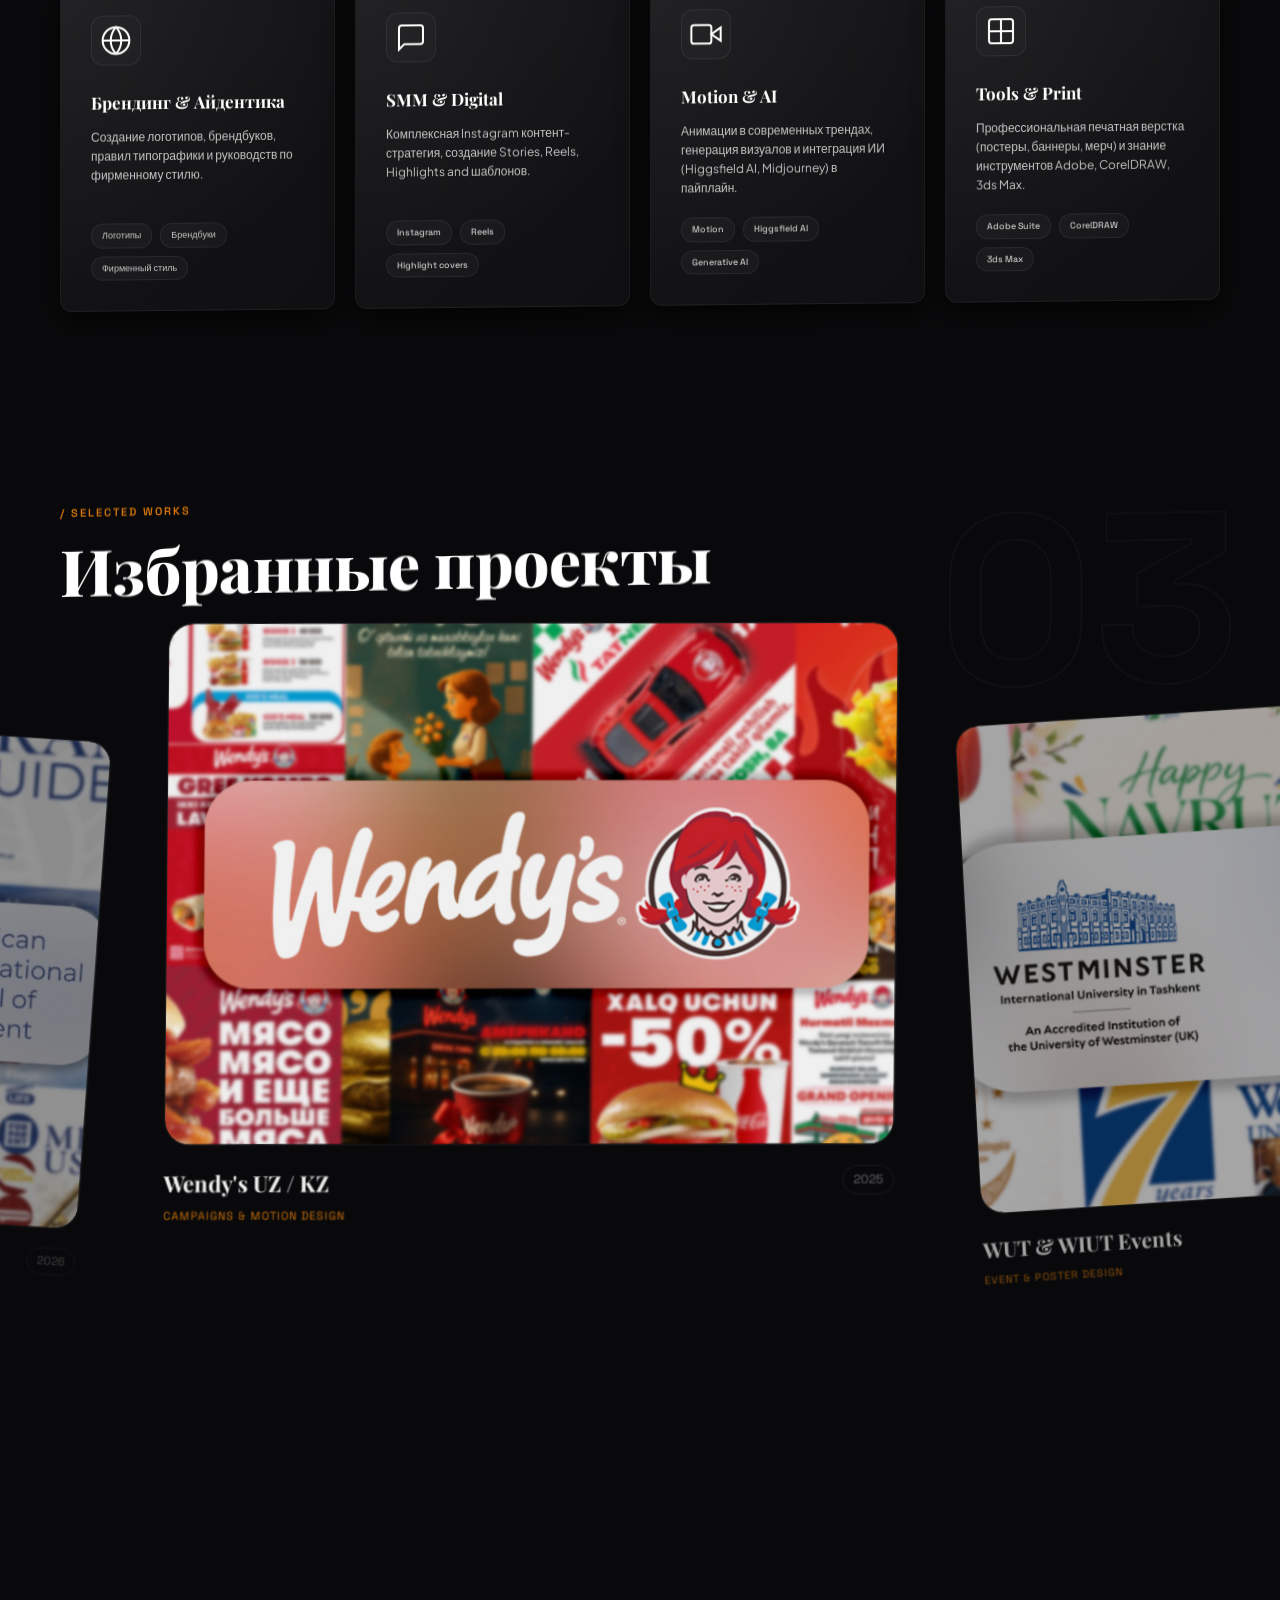
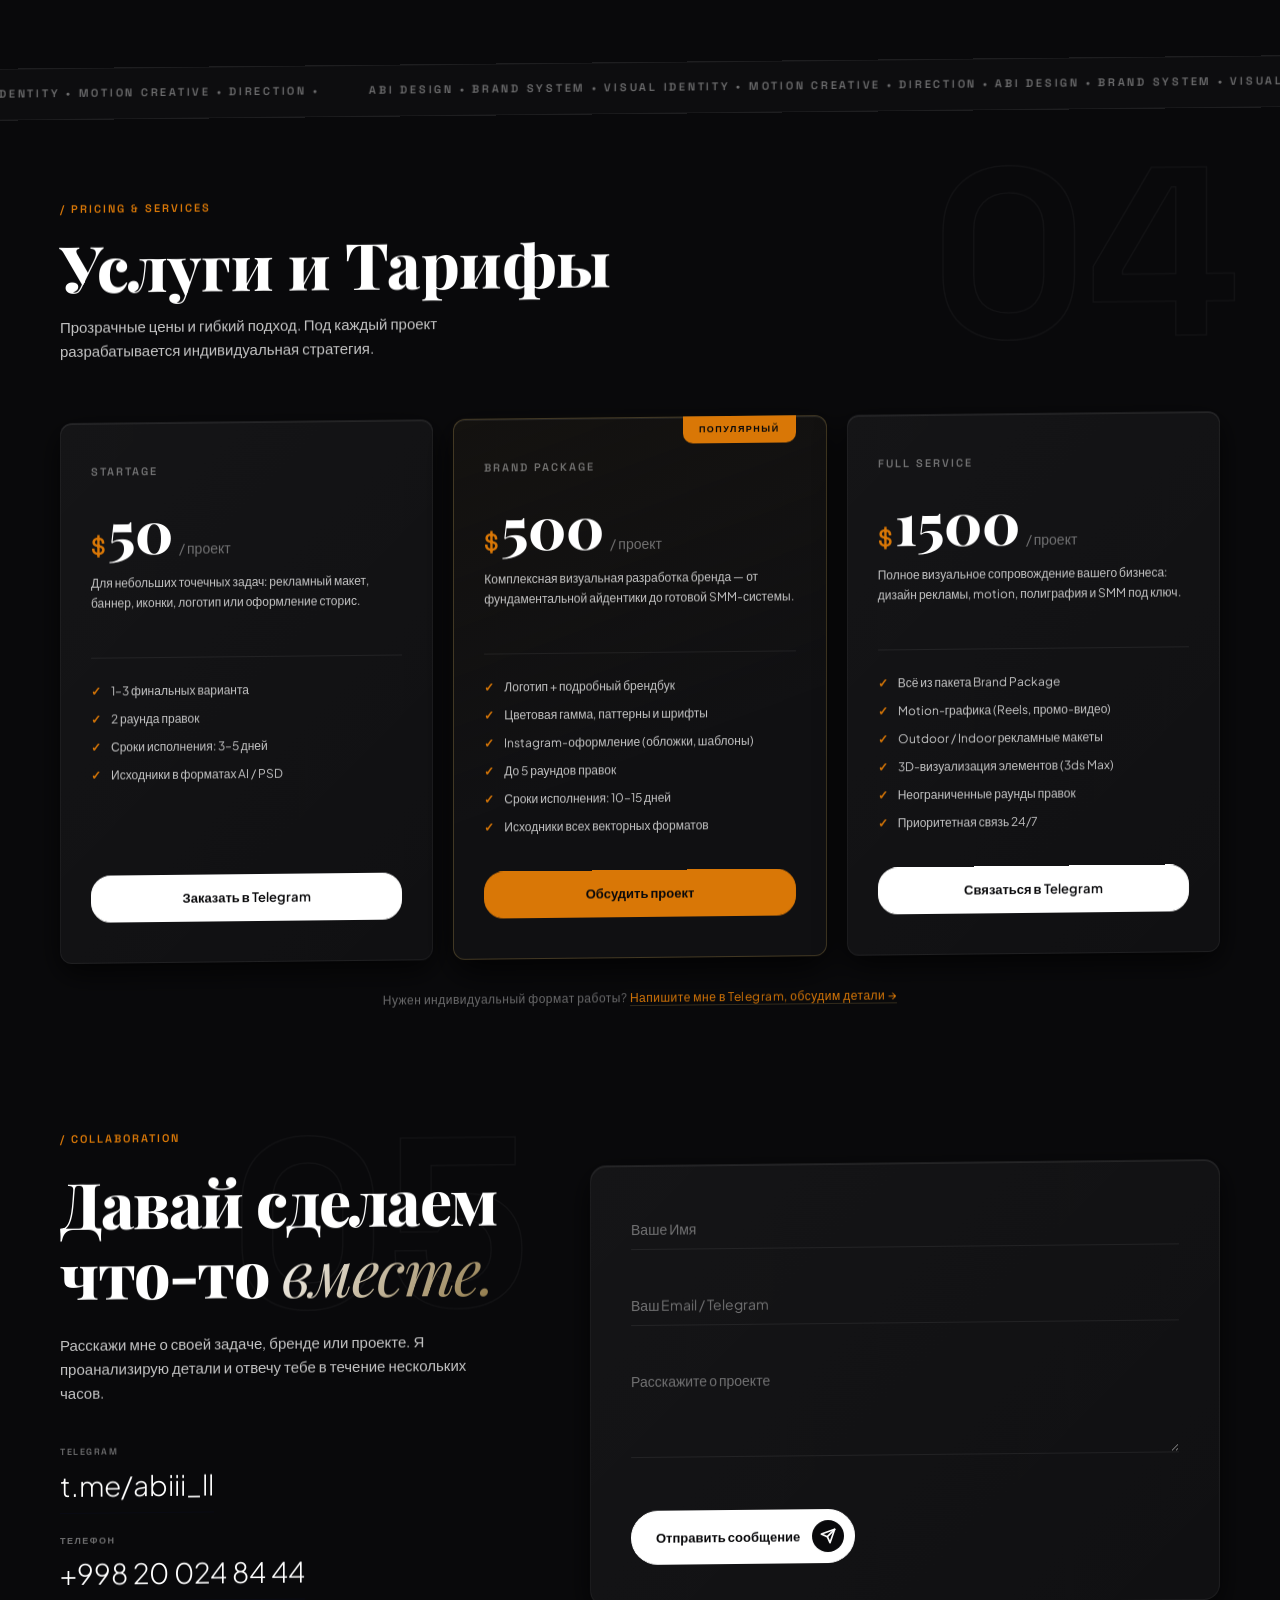
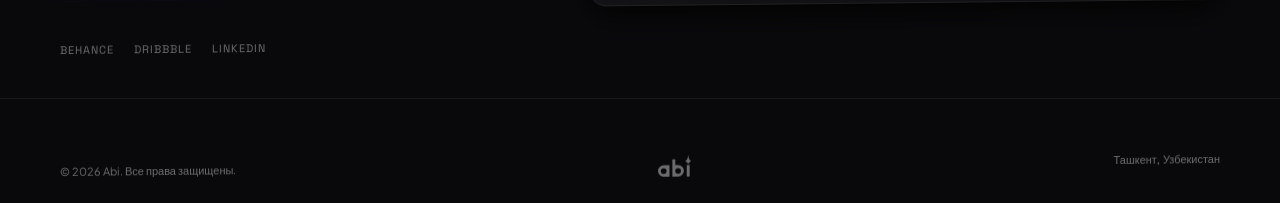
==== commit 61429e86: "Revert "commit" This reverts commit d3df462e60791d62a588ee4f0a1168a7b0dcd9de." ====
--- a/index.html
+++ b/index.html
@@ -319,81 +319,21 @@
 
     <!-- Projects Section -->
     <section class="projects-section" id="works" data-animate="works">
-      <div class="section-container">
-        
-        <div class="section-header" style="position: relative; margin-bottom: 20px;">
-          <span class="section-tag font-tech">/ Selected Works</span>
-          <h2 class="section-title">Избранные проекты</h2>
-          <div class="bg-section-number font-tech" data-parallax-speed="0.12">03</div>
-        </div>
-        
-        <!-- Premium Brand Grid Showcase -->
-        <div class="brand-grid">
-          <!-- AIST -->
-          <a href="project.html?id=aether" class="brand-card" data-brand="aist" data-animate="fade-up">
-            <div class="brand-logo-wrapper">
-              <span class="brand-logo-fallback" style="font-family: 'Syne', sans-serif; letter-spacing: -2px; font-weight: 800; font-size: 38px;">AIST</span>
-            </div>
-            <div class="brand-meta">
-              <span class="brand-title">AIST Tashkent</span>
-              <span class="brand-category">Production & Brand Identity</span>
-            </div>
-          </a>
-
-          <!-- Wendy's -->
-          <a href="project.html?id=veloce" class="brand-card" data-brand="wendys" data-animate="fade-up">
-            <div class="brand-logo-wrapper">
-              <span class="brand-logo-fallback" style="font-family: 'Playfair Display', serif; font-style: italic; font-weight: 600; font-size: 32px; color: #e21b2e;">Wendy's</span>
-            </div>
-            <div class="brand-meta">
-              <span class="brand-title">Wendy's Uzbekistan & Kazakhstan</span>
-              <span class="brand-category">SMM & Production Strategy</span>
-            </div>
-          </a>
-
-          <!-- WIUT & WUT -->
-          <a href="project.html?id=chronos" class="brand-card" data-brand="wiut" data-animate="fade-up">
-            <div class="brand-logo-wrapper">
-              <span class="brand-logo-fallback" style="font-family: 'Space Grotesk', sans-serif; letter-spacing: -1px; font-weight: 700; font-size: 28px; color: #002f6c;">WUT & WIUT</span>
-            </div>
-            <div class="brand-meta">
-              <span class="brand-title">Webster & Westminster</span>
-              <span class="brand-category">Event & Brand Identity</span>
-            </div>
-          </a>
-
-          <!-- Study Sphere -->
-          <a href="project.html?id=komorebi" class="brand-card" data-brand="studysphere" data-animate="fade-up">
-            <div class="brand-logo-wrapper">
-              <span class="brand-logo-fallback" style="font-family: 'Syne', sans-serif; letter-spacing: -1px; font-weight: 800; font-size: 26px; color: #6e44ff;">STUDY SPHERE</span>
-            </div>
-            <div class="brand-meta">
-              <span class="brand-title">Study Sphere</span>
-              <span class="brand-category">SMM & Identity Design</span>
-            </div>
-          </a>
-
-          <!-- Freelance (Sado) -->
-          <a href="project.html?id=sado" class="brand-card" data-brand="freelance" data-animate="fade-up">
-            <div class="brand-logo-wrapper">
-              <span class="brand-logo-fallback" style="font-family: 'Playfair Display', serif; font-weight: 400; font-size: 32px; letter-spacing: 2px;">SADO</span>
-            </div>
-            <div class="brand-meta">
-              <span class="brand-title">Sado Identity Archive</span>
-              <span class="brand-category">Freelance & Commercial Art</span>
-            </div>
-          </a>
-
-          <!-- AI-разработка -->
-          <a href="project.html?id=ai-dev" class="brand-card" data-brand="ai-dev" data-animate="fade-up">
-            <div class="brand-logo-wrapper">
-              <span class="brand-logo-fallback" style="font-family: 'Space Grotesk', sans-serif; font-weight: 400; font-size: 28px; letter-spacing: 4px; color: #10b981; text-transform: uppercase;">AI-DEV</span>
-            </div>
-            <div class="brand-meta">
-              <span class="brand-title">AI-Разработка</span>
-              <span class="brand-category">Generative Design & Coding</span>
-            </div>
-          </a>
+      
+      <!-- Horizontal Scroll Viewport Wrapper -->
+      <div class="projects-sticky-viewport">
+        <div class="section-container projects-sticky-header">
+          <div class="projects-header-wrapper">
+            <div class="section-header" style="position: relative;">
+              <span class="section-tag font-tech">/ Selected Works</span>
+              <h2 class="section-title">Избранные проекты</h2>
+              <div class="bg-section-number font-tech" data-parallax-speed="0.12">03</div>
+            </div>
+          </div>
+        </div>
+        
+        <div class="projects-horizontal-track" id="projects-horizontal-track">
+          <!-- Dynamically populated from JS -->
         </div>
       </div>
     </section>
@@ -585,8 +525,134 @@
       </div>
     </div>
   </footer>
+
+  <!-- Case Study Fullscreen Modal -->
+  <div class="case-study-modal" id="case-study-modal" role="dialog" aria-hidden="true">
+    <button class="modal-close-btn" id="modal-close" aria-label="Закрыть модальное окно">
+      <svg viewBox="0 0 24 24" width="24" height="24" stroke="currentColor" stroke-width="2.5" fill="none">
+        <line x1="18" y1="6" x2="6" y2="18"></line>
+        <line x1="6" y1="6" x2="18" y2="18"></line>
+      </svg>
+    </button>
+    
+    <div class="modal-scroll-wrapper">
+      <div class="modal-container">
+        
+        <!-- Large Header Image/Visual -->
+        <div class="modal-hero-visual" id="modal-hero-visual">
+          <!-- Injected SVG/visual from script -->
+        </div>
+        
+        <div class="modal-content-grid">
+          
+          <div class="modal-info-sidebar">
+            <div class="meta-card">
+              <h3 class="meta-label">Client</h3>
+              <p class="meta-value" id="modal-meta-client">-</p>
+            </div>
+            <div class="meta-card">
+              <h3 class="meta-label">Role</h3>
+              <p class="meta-value" id="modal-meta-role">-</p>
+            </div>
+            <div class="meta-card">
+              <h3 class="meta-label">Year</h3>
+              <p class="meta-value font-tech" id="modal-meta-year">-</p>
+            </div>
+            <div class="meta-card">
+              <h3 class="meta-label">Tools</h3>
+              <div class="meta-pills" id="modal-meta-tools">
+                <!-- Pills injected -->
+              </div>
+            </div>
+          </div>
+          
+          <div class="modal-text-content">
+            <h1 class="modal-title" id="modal-title">-</h1>
+            <p class="modal-category font-tech" id="modal-category">-</p>
+            
+            <div class="case-block">
+              <h2 class="case-subheading">Проблема / Вызов</h2>
+              <p class="case-paragraph" id="modal-challenge">-</p>
+            </div>
+            
+            <div class="case-block">
+              <h2 class="case-subheading">Решение</h2>
+              <p class="case-paragraph" id="modal-solution">-</p>
+            </div>
+            
+            <!-- Designer details: Color Palette & Typography -->
+            <div class="case-block design-specs" id="modal-design-specs">
+              <h2 class="case-subheading">Палитра и Шрифты</h2>
+              <div class="specs-grid">
+                <div class="spec-colors-wrap">
+                  <p class="spec-mini-title">Colors (Click to copy)</p>
+                  <div class="color-palette" id="modal-color-palette">
+                    <!-- Dynamic colors -->
+                  </div>
+                </div>
+                <div class="spec-fonts-wrap">
+                  <p class="spec-mini-title">Typography</p>
+                  <div class="font-specs-list" id="modal-font-specs">
+                    <!-- Dynamic fonts -->
+                  </div>
+                </div>
+              </div>
+            </div>
+            
+            <!-- Alternative specs: Brand Archive Ecosystem -->
+            <div class="case-block design-specs" id="modal-archive-specs" style="display: none;">
+              <h2 class="case-subheading">Креативный архив брендов</h2>
+              <div class="archive-grid" id="modal-archive-grid">
+              </div>
+            </div>
+            
+          </div>
+          
+        </div> <!-- End of modal grid -->
+
+        <!-- Graphic showcase container -->
+        <div class="case-block graphic-showcase" id="modal-graphic-showcase" style="display: none;">
+          <h2 class="case-subheading">Графические примеры</h2>
+          <div class="graphic-container" id="modal-graphic-container">
+            <!-- Dynamic images injected -->
+          </div>
+        </div>
+
+        <!-- Video showcase container -->
+        <div class="case-block video-showcase" id="modal-video-showcase" style="display: none;">
+          <h2 class="case-subheading">Motion примеры</h2>
+          <div class="video-container" id="modal-video-container">
+            <!-- Dynamic video element -->
+          </div>
+        </div>
+
+        <!-- Brandbook showcase container -->
+        <div class="case-block pdf-showcase" id="modal-pdf-showcase" style="display: none;">
+          <h2 class="case-subheading">Brandbook</h2>
+          <div class="pdf-container" id="modal-pdf-container" style="width: 100%; border-radius: 12px; overflow: hidden; border: 1px solid var(--border-color); background-color: rgba(0, 0, 0, 0.3);">
+            <!-- Dynamic PDF iframe injected -->
+          </div>
+        </div>
+        
+      </div>
+    </div>
+  </div>
+
+  <!-- Image Lightbox Overlay -->
+  <div class="image-lightbox" id="image-lightbox" role="dialog" aria-hidden="true">
+    <button class="lightbox-close-btn" id="lightbox-close" aria-label="Закрыть изображение">
+      <svg viewBox="0 0 24 24" width="24" height="24" stroke="currentColor" stroke-width="2.5" fill="none">
+        <line x1="18" y1="6" x2="6" y2="18"></line>
+        <line x1="6" y1="6" x2="18" y2="18"></line>
+      </svg>
+    </button>
+    <div class="lightbox-content">
+      <img id="lightbox-img" src="" alt="Zoomed Graphic">
+    </div>
+  </div>
+
   <!-- Scripts -->
-  <script src="projects.js?v=1.8.4"></script>
-  <script src="script.js?v=1.8.4"></script>
+  <script src="projects.js?v=1.8.3"></script>
+  <script src="script.js?v=1.8.3"></script>
 </body>
 </html>
--- a/style.css
+++ b/style.css
@@ -3833,393 +3833,3 @@
   }
 }
 
-/* ==========================================================================
-   14. Standalone Project Detail Page (project.html) Styles
-   ========================================================================== */
-body.project-detail-page {
-  overflow-y: auto !important;
-  overflow-x: hidden !important;
-  height: auto !important;
-  min-height: 100vh;
-}
-
-body.project-detail-page.force-dark-theme {
-  --bg-dark: #080a18;
-  --text-primary: #ffffff;
-  --text-secondary: rgba(255, 255, 255, 0.75);
-  --text-muted: rgba(255, 255, 255, 0.4);
-  --border-color: rgba(255, 255, 255, 0.08);
-  --border-color-hover: rgba(255, 255, 255, 0.2);
-  --bg-card: rgba(255, 255, 255, 0.04);
-  --bg-card-hover: rgba(255, 255, 255, 0.08);
-  --accent-orange: #d97706;
-}
-
-body.project-detail-page.force-light-theme {
-  --bg-dark: #f9fafb;
-  --text-primary: #111827;
-  --text-secondary: #374151;
-  --text-muted: #6b7280;
-  --border-color: rgba(0, 0, 0, 0.08);
-  --border-color-hover: rgba(0, 0, 0, 0.18);
-  --bg-card: rgba(0, 0, 0, 0.02);
-  --bg-card-hover: rgba(0, 0, 0, 0.05);
-  --accent-orange: #0d3c26;
-}
-
-body.project-detail-page.force-light-theme .background-grid .bg-base-color {
-  background-color: #f9fafb;
-}
-
-body.project-detail-page.force-dark-theme .background-grid .bg-base-color {
-  background-color: #080a18;
-}
-
-/* Animations mapping for standalone page */
-.project-detail-page .modal-hero-visual {
-  opacity: 0;
-  transform: scale(1.08) translateY(-20px);
-  filter: blur(15px);
-  transition: opacity 1.2s cubic-bezier(0.16, 1, 0.3, 1) 0.1s,
-              transform 1.4s cubic-bezier(0.16, 1, 0.3, 1) 0.1s,
-              filter 1.2s ease 0.1s;
-}
-
-.project-detail-page.active .modal-hero-visual {
-  opacity: 1;
-  transform: scale(1) translateY(0);
-  filter: blur(0);
-}
-
-.project-detail-page .meta-card {
-  opacity: 0;
-  transform: translateX(-40px) scale(0.96);
-  transition: opacity 0.8s cubic-bezier(0.16, 1, 0.3, 1),
-              transform 0.8s cubic-bezier(0.16, 1, 0.3, 1);
-}
-
-.project-detail-page.active .meta-card:nth-child(1) { opacity: 1; transform: translateX(0) scale(1); transition-delay: 0.35s; }
-.project-detail-page.active .meta-card:nth-child(2) { opacity: 1; transform: translateX(0) scale(1); transition-delay: 0.45s; }
-.project-detail-page.active .meta-card:nth-child(3) { opacity: 1; transform: translateX(0) scale(1); transition-delay: 0.55s; }
-.project-detail-page.active .meta-card:nth-child(4) { opacity: 1; transform: translateX(0) scale(1); transition-delay: 0.65s; }
-.project-detail-page.active .meta-card:nth-child(5) { opacity: 1; transform: translateX(0) scale(1); transition-delay: 0.75s; }
-
-.project-detail-page .modal-text-content > * {
-  opacity: 0;
-  transform: translateY(30px);
-  transition: opacity 0.9s cubic-bezier(0.16, 1, 0.3, 1),
-              transform 0.9s cubic-bezier(0.16, 1, 0.3, 1);
-}
-
-.project-detail-page.active .modal-text-content > *:nth-child(1) { opacity: 1; transform: translateY(0); transition-delay: 0.4s; }  /* Title */
-.project-detail-page.active .modal-text-content > *:nth-child(2) { opacity: 1; transform: translateY(0); transition-delay: 0.45s; } /* Category */
-.project-detail-page.active .modal-text-content > *:nth-child(3) { opacity: 1; transform: translateY(0); transition-delay: 0.5s; }  /* Problem block */
-.project-detail-page.active .modal-text-content > *:nth-child(4) { opacity: 1; transform: translateY(0); transition-delay: 0.55s; } /* Solution block */
-.project-detail-page.active .modal-text-content > *:nth-child(5) { opacity: 1; transform: translateY(0); transition-delay: 0.6s; }  /* Specs block */
-.project-detail-page.active .modal-text-content > *:nth-child(6) { opacity: 1; transform: translateY(0); transition-delay: 0.65s; } /* Archive specs fallback */
-
-.project-detail-page .video-showcase {
-  opacity: 0;
-  transform: translateY(40px) scale(0.99);
-  transition: opacity 1.2s cubic-bezier(0.16, 1, 0.3, 1),
-              transform 1.2s cubic-bezier(0.16, 1, 0.3, 1);
-}
-
-.project-detail-page.active .video-showcase {
-  opacity: 1;
-  transform: translateY(0) scale(1);
-  transition-delay: 0.7s;
-}
-
-.project-detail-page .video-main-banner,
-.project-detail-page .video-grid-item {
-  opacity: 0;
-  transform: translateY(20px) scale(0.98);
-  transition: opacity 1s cubic-bezier(0.16, 1, 0.3, 1),
-              transform 1s cubic-bezier(0.16, 1, 0.3, 1);
-}
-
-.project-detail-page.active .video-main-banner,
-.project-detail-page.active .video-grid-item {
-  opacity: 1;
-  transform: translateY(0) scale(1);
-  transition-delay: 0.8s;
-}
-
-.project-detail-page .video-vertical-item {
-  opacity: 0;
-  transform: translateY(30px) scale(0.96);
-  transition: opacity 0.8s cubic-bezier(0.16, 1, 0.3, 1),
-              transform 0.8s cubic-bezier(0.16, 1, 0.3, 1);
-}
-
-.project-detail-page.active .video-vertical-item:nth-child(1) { opacity: 1; transform: translateY(0) scale(1); transition-delay: 0.9s; }
-.project-detail-page.active .video-vertical-item:nth-child(2) { opacity: 1; transform: translateY(0) scale(1); transition-delay: 1.0s; }
-.project-detail-page.active .video-vertical-item:nth-child(3) { opacity: 1; transform: translateY(0) scale(1); transition-delay: 1.1s; }
-
-.project-detail-page .graphic-showcase {
-  opacity: 0;
-  transform: translateY(40px) scale(0.99);
-  transition: opacity 1.2s cubic-bezier(0.16, 1, 0.3, 1),
-              transform 1.2s cubic-bezier(0.16, 1, 0.3, 1);
-}
-
-.project-detail-page.active .graphic-showcase {
-  opacity: 1;
-  transform: translateY(0) scale(1);
-  transition-delay: 0.8s;
-}
-
-.project-detail-page .pdf-showcase {
-  opacity: 0;
-  transform: translateY(40px) scale(0.99);
-  transition: opacity 1.2s cubic-bezier(0.16, 1, 0.3, 1),
-              transform 1.2s cubic-bezier(0.16, 1, 0.3, 1);
-}
-
-.project-detail-page.active .pdf-showcase {
-  opacity: 1;
-  transform: translateY(0) scale(1);
-  transition-delay: 0.9s;
-}
-
-/* Standalone Page container spacing adjustments */
-.project-detail-container {
-  width: 100%;
-  padding: 140px 0 100px 0;
-  position: relative;
-  z-index: 10;
-}
-
-.project-detail-wrapper {
-  max-width: 1000px;
-  margin: 0 auto;
-  padding: 0 40px;
-}
-
-/* Light Theme support for specific elements on detail page */
-body.project-detail-page.force-light-theme .meta-pills span {
-  background-color: rgba(0, 0, 0, 0.04);
-  color: var(--text-secondary);
-}
-
-body.project-detail-page.force-light-theme .media-placeholder-card {
-  background: rgba(0, 0, 0, 0.02) !important;
-  border-color: rgba(0, 0, 0, 0.08) !important;
-  color: rgba(0, 0, 0, 0.4) !important;
-}
-
-body.project-detail-page.force-light-theme .media-placeholder-card h3 {
-  color: #111827 !important;
-}
-
-body.project-detail-page.force-light-theme .media-placeholder-card p {
-  color: rgba(0, 0, 0, 0.5) !important;
-}
-
-body.project-detail-page.force-light-theme .pdf-download-btn:hover {
-  background: var(--text-primary);
-  color: #ffffff;
-  border-color: var(--text-primary);
-}
-
-body.project-detail-page.force-light-theme #modal-pdf-container {
-  box-shadow: 0 10px 30px rgba(0, 0, 0, 0.06);
-}
-
-body.project-detail-page.force-light-theme .pdf-fallback-btn {
-  background: #111827;
-  color: #ffffff;
-}
-
-body.project-detail-page.force-light-theme .pdf-fallback-btn:hover {
-  background: #374151;
-}
-
-body.project-detail-page.force-light-theme .archive-card {
-  background: rgba(0, 0, 0, 0.02);
-  border-color: rgba(0, 0, 0, 0.06);
-}
-
-body.project-detail-page.force-light-theme .archive-card:hover {
-  border-color: rgba(0, 0, 0, 0.15);
-  background: rgba(0, 0, 0, 0.04);
-}
-
-body.project-detail-page.force-light-theme .color-swatch {
-  border-color: rgba(0, 0, 0, 0.15);
-}
-
-/* ==========================================================================
-   15. Brand Logo Showcase Grid (Main Page)
-   ========================================================================== */
-.brand-grid-section {
-  padding: 80px 0;
-  position: relative;
-  z-index: 10;
-}
-
-.brand-grid {
-  display: grid;
-  grid-template-columns: repeat(3, 1fr);
-  gap: 30px;
-  margin-top: 50px;
-  width: 100%;
-}
-
-.brand-card {
-  position: relative;
-  aspect-ratio: 1.5;
-  background: #ffffff;
-  border-radius: 24px;
-  border: 1px solid rgba(255, 255, 255, 0.8);
-  display: flex;
-  flex-direction: column;
-  align-items: center;
-  justify-content: center;
-  padding: 40px;
-  text-decoration: none;
-  overflow: hidden;
-  box-shadow: 0 10px 30px rgba(0, 0, 0, 0.04);
-  transition: transform 0.6s cubic-bezier(0.16, 1, 0.3, 1), 
-              box-shadow 0.6s cubic-bezier(0.16, 1, 0.3, 1),
-              border-color 0.6s ease;
-  transform-style: preserve-3d;
-  perspective: 1000px;
-}
-
-/* Light beam / reflection glare on hover */
-.brand-card::after {
-  content: '';
-  position: absolute;
-  top: -50%;
-  left: -50%;
-  width: 200%;
-  height: 200%;
-  background: linear-gradient(
-    45deg,
-    transparent 45%,
-    rgba(255, 255, 255, 0.6) 50%,
-    transparent 55%
-  );
-  transform: rotate(-45deg) translate(-70%, -70%);
-  transition: transform 0.8s cubic-bezier(0.16, 1, 0.3, 1);
-  pointer-events: none;
-  z-index: 2;
-}
-
-.brand-card:hover::after {
-  transform: rotate(-45deg) translate(70%, 70%);
-}
-
-.brand-card:hover {
-  transform: translateY(-8px) scale(1.02);
-  border-color: rgba(255, 255, 255, 1);
-}
-
-/* Dynamic ambient glow based on brand accent color */
-.brand-card[data-brand="aist"]:hover { box-shadow: 0 20px 40px rgba(7, 66, 140, 0.15), 0 0 80px rgba(7, 66, 140, 0.08); }
-.brand-card[data-brand="wendys"]:hover { box-shadow: 0 20px 40px rgba(226, 27, 46, 0.15), 0 0 80px rgba(226, 27, 46, 0.08); }
-.brand-card[data-brand="wiut"]:hover { box-shadow: 0 20px 40px rgba(0, 47, 108, 0.15), 0 0 80px rgba(0, 47, 108, 0.08); }
-.brand-card[data-brand="studysphere"]:hover { box-shadow: 0 20px 40px rgba(110, 68, 255, 0.15), 0 0 80px rgba(110, 68, 255, 0.08); }
-.brand-card[data-brand="freelance"]:hover { box-shadow: 0 20px 40px rgba(217, 119, 6, 0.15), 0 0 80px rgba(217, 119, 6, 0.08); }
-.brand-card[data-brand="ai-dev"]:hover { box-shadow: 0 20px 40px rgba(16, 185, 129, 0.15), 0 0 80px rgba(16, 185, 129, 0.08); }
-
-/* Logo content styling */
-.brand-logo-wrapper {
-  width: 100%;
-  height: 100%;
-  display: flex;
-  align-items: center;
-  justify-content: center;
-  transition: transform 0.6s cubic-bezier(0.16, 1, 0.3, 1);
-  position: relative;
-  z-index: 1;
-}
-
-.brand-card:hover .brand-logo-wrapper {
-  transform: scale(1.08) translateZ(10px);
-}
-
-.brand-logo-img {
-  max-width: 70%;
-  max-height: 55%;
-  object-fit: contain;
-  transition: filter 0.3s ease;
-}
-
-/* Fallback Typography for logo if image is missing */
-.brand-logo-fallback {
-  font-family: 'Space Grotesk', 'Syne', sans-serif;
-  font-size: clamp(20px, 2.5vw, 32px);
-  font-weight: 800;
-  color: #111827;
-  letter-spacing: -1px;
-  text-align: center;
-  transition: color 0.3s ease;
-}
-
-/* Brand tag / category showing on hover */
-.brand-meta {
-  position: absolute;
-  bottom: 24px;
-  display: flex;
-  flex-direction: column;
-  align-items: center;
-  opacity: 0;
-  transform: translateY(10px);
-  transition: opacity 0.5s cubic-bezier(0.16, 1, 0.3, 1), 
-              transform 0.5s cubic-bezier(0.16, 1, 0.3, 1);
-  z-index: 3;
-}
-
-.brand-card:hover .brand-meta {
-  opacity: 1;
-  transform: translateY(0);
-}
-
-.brand-title {
-  font-family: 'Space Grotesk', sans-serif;
-  font-size: 13px;
-  font-weight: 600;
-  color: #111827;
-  margin-bottom: 2px;
-}
-
-.brand-category {
-  font-family: var(--font-tech);
-  font-size: 10px;
-  color: #6b7280;
-  text-transform: uppercase;
-  letter-spacing: 1px;
-}
-
-/* Responsive constraints for the Brand grid */
-@media (max-width: 991px) {
-  .brand-grid {
-    grid-template-columns: repeat(2, 1fr);
-    gap: 20px;
-  }
-  .brand-card {
-    padding: 30px;
-  }
-}
-
-@media (max-width: 600px) {
-  .brand-grid {
-    grid-template-columns: 1fr;
-    gap: 16px;
-  }
-  .brand-card {
-    aspect-ratio: 1.6;
-    padding: 24px;
-    border-radius: 20px;
-  }
-  .brand-meta {
-    opacity: 0.8;
-    transform: translateY(0);
-    bottom: 16px;
-  }
-}
-
-
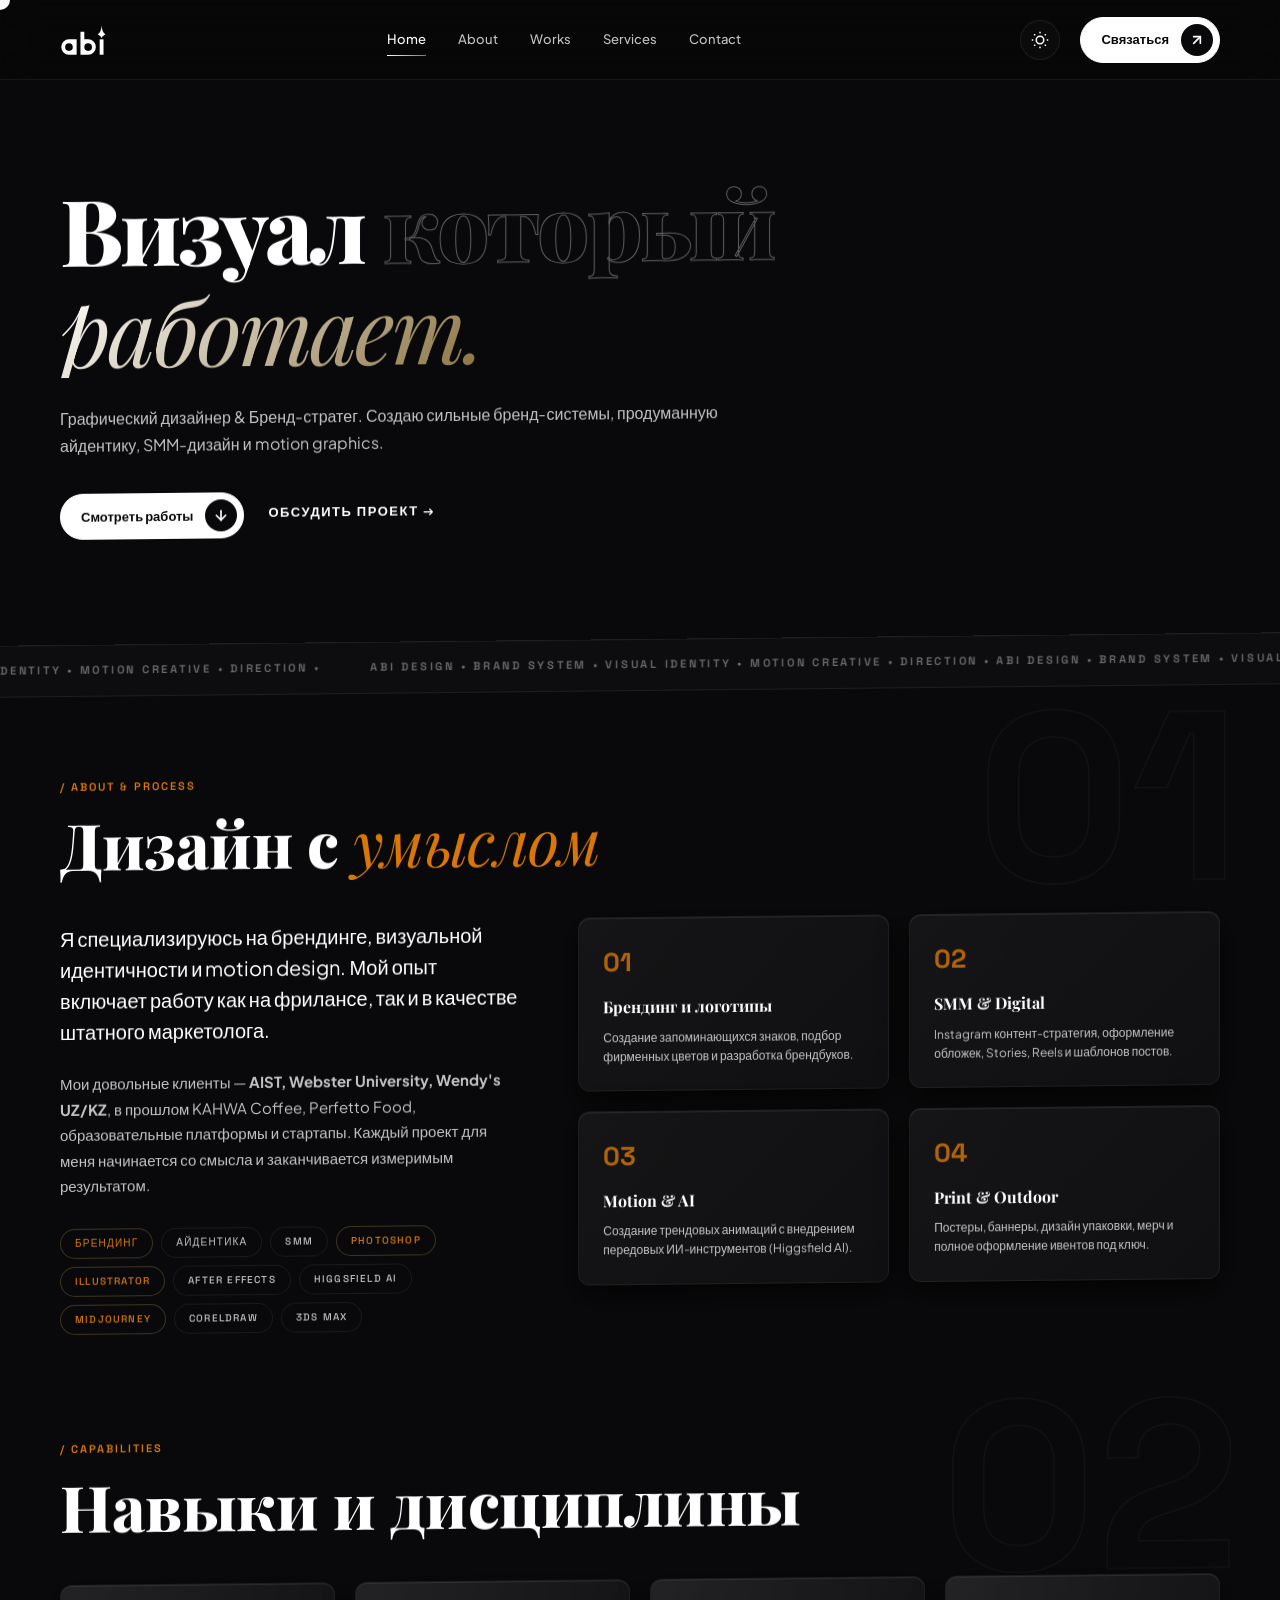
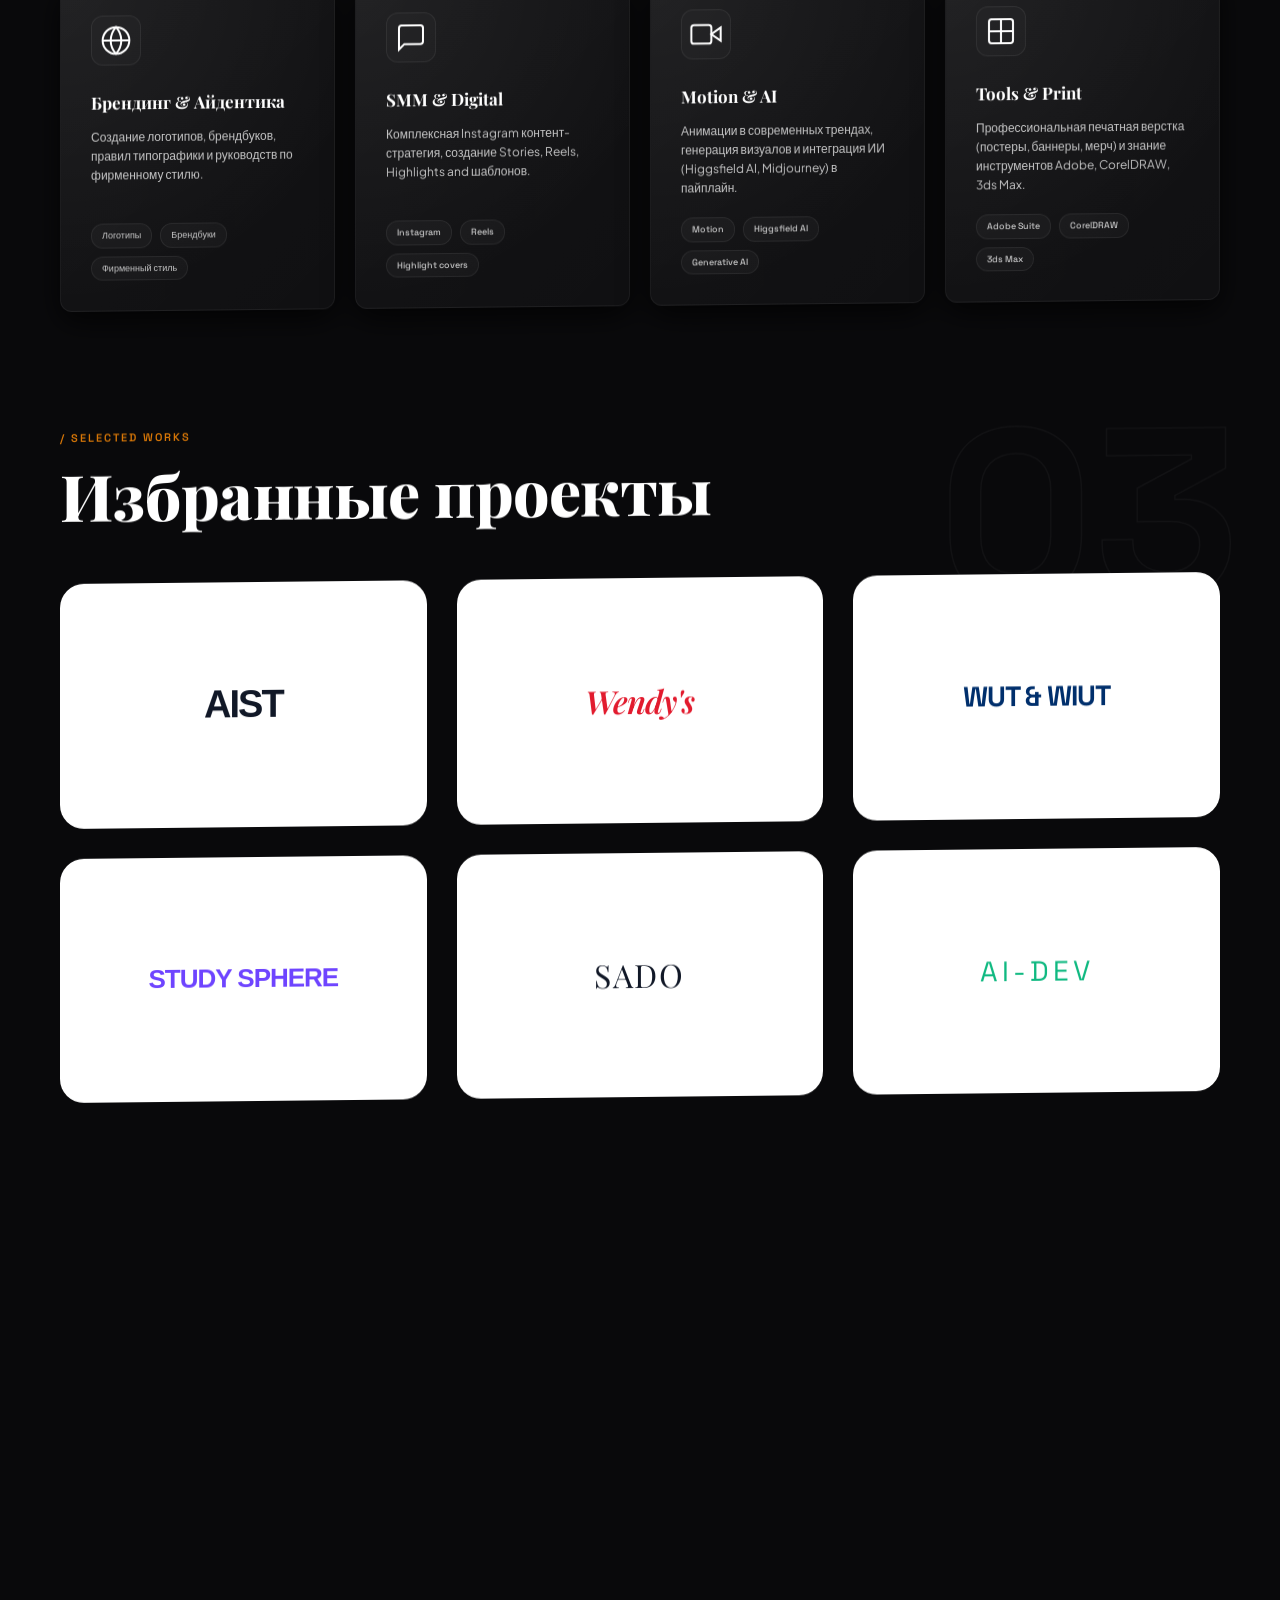
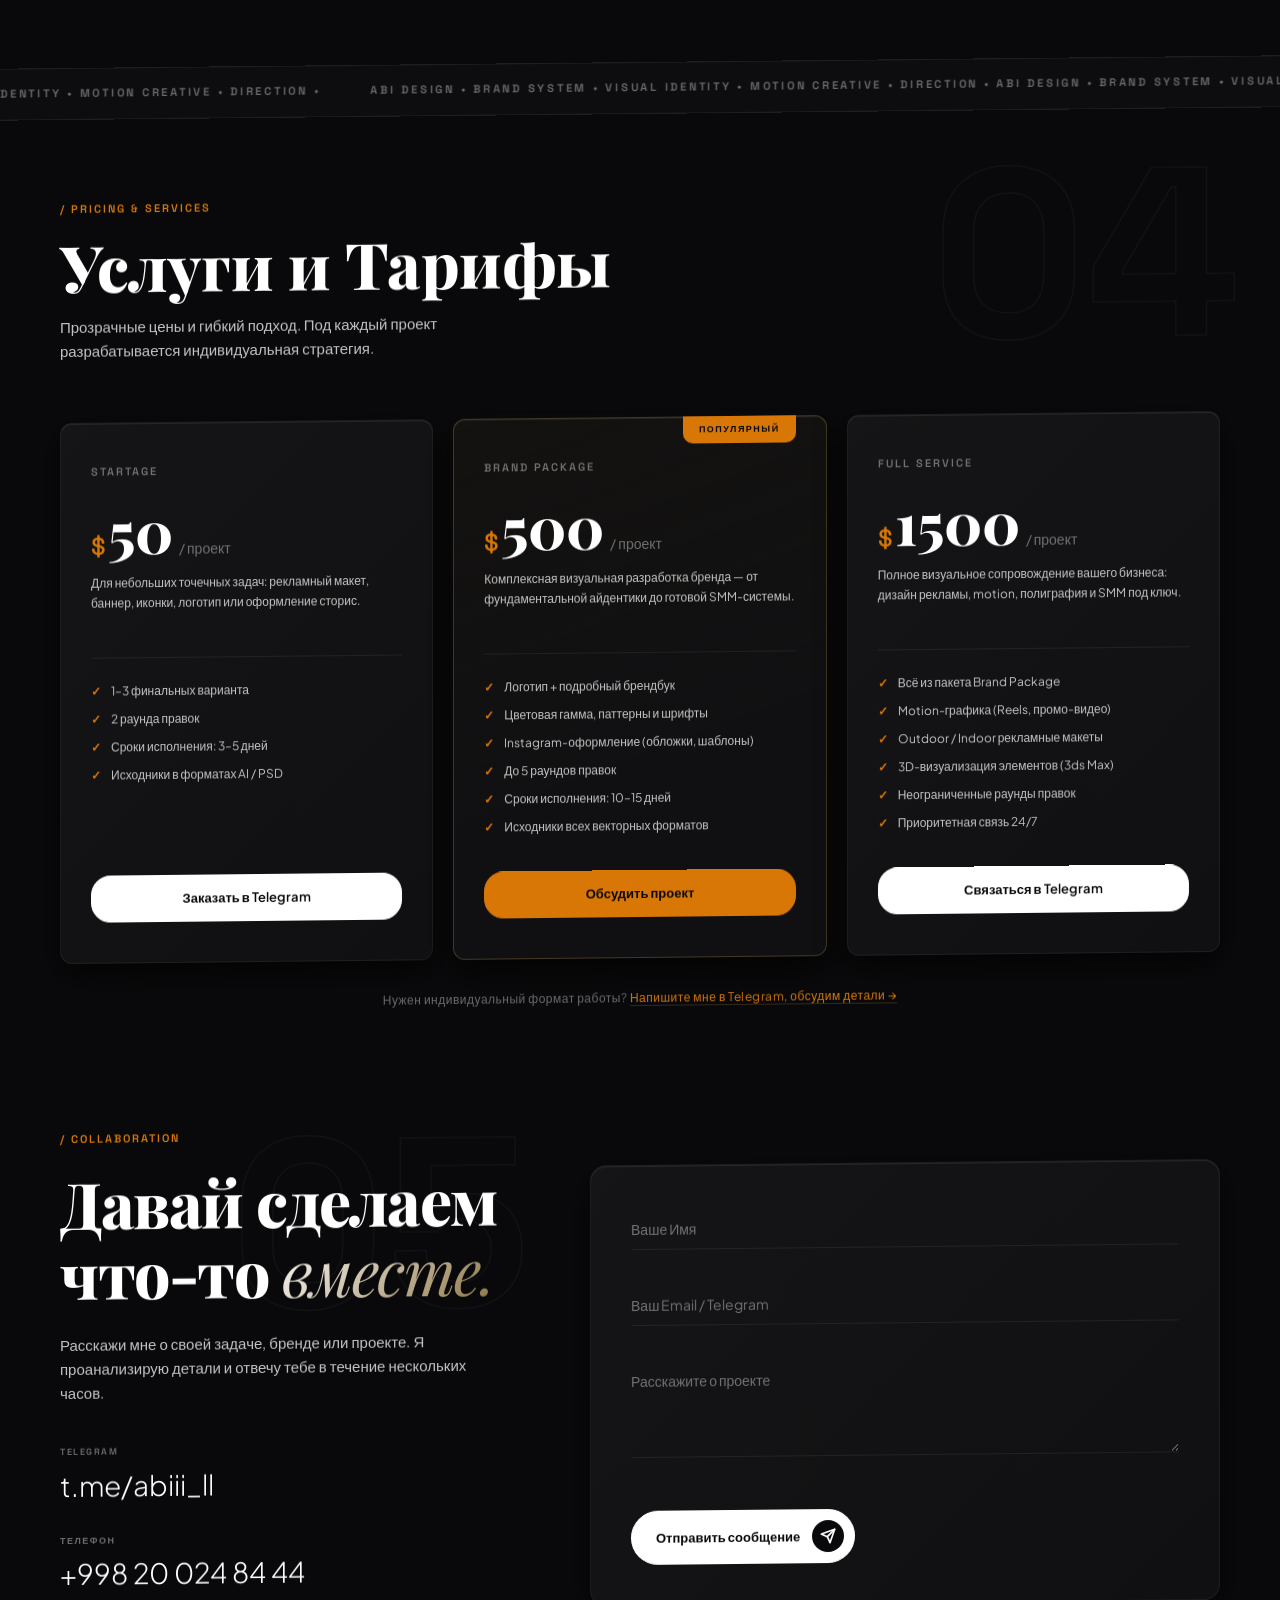
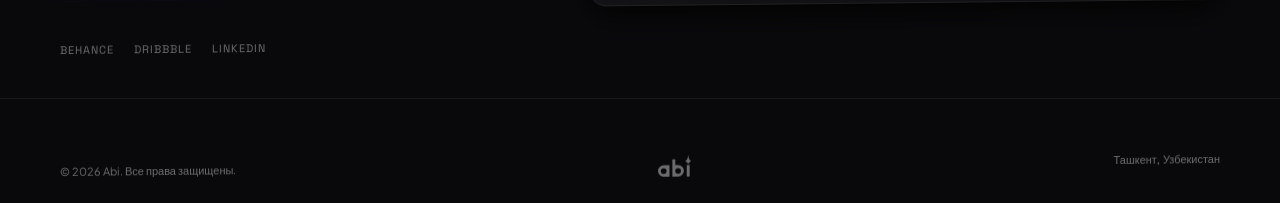
==== commit 46b7254a: "Reapply "commit" This reverts commit 61429e866b92b6930e0fb6cd4ac2844545580994." ====
--- a/index.html
+++ b/index.html
@@ -319,21 +319,81 @@
 
     <!-- Projects Section -->
     <section class="projects-section" id="works" data-animate="works">
-      
-      <!-- Horizontal Scroll Viewport Wrapper -->
-      <div class="projects-sticky-viewport">
-        <div class="section-container projects-sticky-header">
-          <div class="projects-header-wrapper">
-            <div class="section-header" style="position: relative;">
-              <span class="section-tag font-tech">/ Selected Works</span>
-              <h2 class="section-title">Избранные проекты</h2>
-              <div class="bg-section-number font-tech" data-parallax-speed="0.12">03</div>
-            </div>
-          </div>
-        </div>
-        
-        <div class="projects-horizontal-track" id="projects-horizontal-track">
-          <!-- Dynamically populated from JS -->
+      <div class="section-container">
+        
+        <div class="section-header" style="position: relative; margin-bottom: 20px;">
+          <span class="section-tag font-tech">/ Selected Works</span>
+          <h2 class="section-title">Избранные проекты</h2>
+          <div class="bg-section-number font-tech" data-parallax-speed="0.12">03</div>
+        </div>
+        
+        <!-- Premium Brand Grid Showcase -->
+        <div class="brand-grid">
+          <!-- AIST -->
+          <a href="project.html?id=aether" class="brand-card" data-brand="aist" data-animate="fade-up">
+            <div class="brand-logo-wrapper">
+              <span class="brand-logo-fallback" style="font-family: 'Syne', sans-serif; letter-spacing: -2px; font-weight: 800; font-size: 38px;">AIST</span>
+            </div>
+            <div class="brand-meta">
+              <span class="brand-title">AIST Tashkent</span>
+              <span class="brand-category">Production & Brand Identity</span>
+            </div>
+          </a>
+
+          <!-- Wendy's -->
+          <a href="project.html?id=veloce" class="brand-card" data-brand="wendys" data-animate="fade-up">
+            <div class="brand-logo-wrapper">
+              <span class="brand-logo-fallback" style="font-family: 'Playfair Display', serif; font-style: italic; font-weight: 600; font-size: 32px; color: #e21b2e;">Wendy's</span>
+            </div>
+            <div class="brand-meta">
+              <span class="brand-title">Wendy's Uzbekistan & Kazakhstan</span>
+              <span class="brand-category">SMM & Production Strategy</span>
+            </div>
+          </a>
+
+          <!-- WIUT & WUT -->
+          <a href="project.html?id=chronos" class="brand-card" data-brand="wiut" data-animate="fade-up">
+            <div class="brand-logo-wrapper">
+              <span class="brand-logo-fallback" style="font-family: 'Space Grotesk', sans-serif; letter-spacing: -1px; font-weight: 700; font-size: 28px; color: #002f6c;">WUT & WIUT</span>
+            </div>
+            <div class="brand-meta">
+              <span class="brand-title">Webster & Westminster</span>
+              <span class="brand-category">Event & Brand Identity</span>
+            </div>
+          </a>
+
+          <!-- Study Sphere -->
+          <a href="project.html?id=komorebi" class="brand-card" data-brand="studysphere" data-animate="fade-up">
+            <div class="brand-logo-wrapper">
+              <span class="brand-logo-fallback" style="font-family: 'Syne', sans-serif; letter-spacing: -1px; font-weight: 800; font-size: 26px; color: #6e44ff;">STUDY SPHERE</span>
+            </div>
+            <div class="brand-meta">
+              <span class="brand-title">Study Sphere</span>
+              <span class="brand-category">SMM & Identity Design</span>
+            </div>
+          </a>
+
+          <!-- Freelance (Sado) -->
+          <a href="project.html?id=sado" class="brand-card" data-brand="freelance" data-animate="fade-up">
+            <div class="brand-logo-wrapper">
+              <span class="brand-logo-fallback" style="font-family: 'Playfair Display', serif; font-weight: 400; font-size: 32px; letter-spacing: 2px;">SADO</span>
+            </div>
+            <div class="brand-meta">
+              <span class="brand-title">Sado Identity Archive</span>
+              <span class="brand-category">Freelance & Commercial Art</span>
+            </div>
+          </a>
+
+          <!-- AI-разработка -->
+          <a href="project.html?id=ai-dev" class="brand-card" data-brand="ai-dev" data-animate="fade-up">
+            <div class="brand-logo-wrapper">
+              <span class="brand-logo-fallback" style="font-family: 'Space Grotesk', sans-serif; font-weight: 400; font-size: 28px; letter-spacing: 4px; color: #10b981; text-transform: uppercase;">AI-DEV</span>
+            </div>
+            <div class="brand-meta">
+              <span class="brand-title">AI-Разработка</span>
+              <span class="brand-category">Generative Design & Coding</span>
+            </div>
+          </a>
         </div>
       </div>
     </section>
@@ -525,134 +585,8 @@
       </div>
     </div>
   </footer>
-
-  <!-- Case Study Fullscreen Modal -->
-  <div class="case-study-modal" id="case-study-modal" role="dialog" aria-hidden="true">
-    <button class="modal-close-btn" id="modal-close" aria-label="Закрыть модальное окно">
-      <svg viewBox="0 0 24 24" width="24" height="24" stroke="currentColor" stroke-width="2.5" fill="none">
-        <line x1="18" y1="6" x2="6" y2="18"></line>
-        <line x1="6" y1="6" x2="18" y2="18"></line>
-      </svg>
-    </button>
-    
-    <div class="modal-scroll-wrapper">
-      <div class="modal-container">
-        
-        <!-- Large Header Image/Visual -->
-        <div class="modal-hero-visual" id="modal-hero-visual">
-          <!-- Injected SVG/visual from script -->
-        </div>
-        
-        <div class="modal-content-grid">
-          
-          <div class="modal-info-sidebar">
-            <div class="meta-card">
-              <h3 class="meta-label">Client</h3>
-              <p class="meta-value" id="modal-meta-client">-</p>
-            </div>
-            <div class="meta-card">
-              <h3 class="meta-label">Role</h3>
-              <p class="meta-value" id="modal-meta-role">-</p>
-            </div>
-            <div class="meta-card">
-              <h3 class="meta-label">Year</h3>
-              <p class="meta-value font-tech" id="modal-meta-year">-</p>
-            </div>
-            <div class="meta-card">
-              <h3 class="meta-label">Tools</h3>
-              <div class="meta-pills" id="modal-meta-tools">
-                <!-- Pills injected -->
-              </div>
-            </div>
-          </div>
-          
-          <div class="modal-text-content">
-            <h1 class="modal-title" id="modal-title">-</h1>
-            <p class="modal-category font-tech" id="modal-category">-</p>
-            
-            <div class="case-block">
-              <h2 class="case-subheading">Проблема / Вызов</h2>
-              <p class="case-paragraph" id="modal-challenge">-</p>
-            </div>
-            
-            <div class="case-block">
-              <h2 class="case-subheading">Решение</h2>
-              <p class="case-paragraph" id="modal-solution">-</p>
-            </div>
-            
-            <!-- Designer details: Color Palette & Typography -->
-            <div class="case-block design-specs" id="modal-design-specs">
-              <h2 class="case-subheading">Палитра и Шрифты</h2>
-              <div class="specs-grid">
-                <div class="spec-colors-wrap">
-                  <p class="spec-mini-title">Colors (Click to copy)</p>
-                  <div class="color-palette" id="modal-color-palette">
-                    <!-- Dynamic colors -->
-                  </div>
-                </div>
-                <div class="spec-fonts-wrap">
-                  <p class="spec-mini-title">Typography</p>
-                  <div class="font-specs-list" id="modal-font-specs">
-                    <!-- Dynamic fonts -->
-                  </div>
-                </div>
-              </div>
-            </div>
-            
-            <!-- Alternative specs: Brand Archive Ecosystem -->
-            <div class="case-block design-specs" id="modal-archive-specs" style="display: none;">
-              <h2 class="case-subheading">Креативный архив брендов</h2>
-              <div class="archive-grid" id="modal-archive-grid">
-              </div>
-            </div>
-            
-          </div>
-          
-        </div> <!-- End of modal grid -->
-
-        <!-- Graphic showcase container -->
-        <div class="case-block graphic-showcase" id="modal-graphic-showcase" style="display: none;">
-          <h2 class="case-subheading">Графические примеры</h2>
-          <div class="graphic-container" id="modal-graphic-container">
-            <!-- Dynamic images injected -->
-          </div>
-        </div>
-
-        <!-- Video showcase container -->
-        <div class="case-block video-showcase" id="modal-video-showcase" style="display: none;">
-          <h2 class="case-subheading">Motion примеры</h2>
-          <div class="video-container" id="modal-video-container">
-            <!-- Dynamic video element -->
-          </div>
-        </div>
-
-        <!-- Brandbook showcase container -->
-        <div class="case-block pdf-showcase" id="modal-pdf-showcase" style="display: none;">
-          <h2 class="case-subheading">Brandbook</h2>
-          <div class="pdf-container" id="modal-pdf-container" style="width: 100%; border-radius: 12px; overflow: hidden; border: 1px solid var(--border-color); background-color: rgba(0, 0, 0, 0.3);">
-            <!-- Dynamic PDF iframe injected -->
-          </div>
-        </div>
-        
-      </div>
-    </div>
-  </div>
-
-  <!-- Image Lightbox Overlay -->
-  <div class="image-lightbox" id="image-lightbox" role="dialog" aria-hidden="true">
-    <button class="lightbox-close-btn" id="lightbox-close" aria-label="Закрыть изображение">
-      <svg viewBox="0 0 24 24" width="24" height="24" stroke="currentColor" stroke-width="2.5" fill="none">
-        <line x1="18" y1="6" x2="6" y2="18"></line>
-        <line x1="6" y1="6" x2="18" y2="18"></line>
-      </svg>
-    </button>
-    <div class="lightbox-content">
-      <img id="lightbox-img" src="" alt="Zoomed Graphic">
-    </div>
-  </div>
-
   <!-- Scripts -->
-  <script src="projects.js?v=1.8.3"></script>
-  <script src="script.js?v=1.8.3"></script>
+  <script src="projects.js?v=1.8.4"></script>
+  <script src="script.js?v=1.8.4"></script>
 </body>
 </html>
--- a/style.css
+++ b/style.css
@@ -3833,3 +3833,393 @@
   }
 }
 
+/* ==========================================================================
+   14. Standalone Project Detail Page (project.html) Styles
+   ========================================================================== */
+body.project-detail-page {
+  overflow-y: auto !important;
+  overflow-x: hidden !important;
+  height: auto !important;
+  min-height: 100vh;
+}
+
+body.project-detail-page.force-dark-theme {
+  --bg-dark: #080a18;
+  --text-primary: #ffffff;
+  --text-secondary: rgba(255, 255, 255, 0.75);
+  --text-muted: rgba(255, 255, 255, 0.4);
+  --border-color: rgba(255, 255, 255, 0.08);
+  --border-color-hover: rgba(255, 255, 255, 0.2);
+  --bg-card: rgba(255, 255, 255, 0.04);
+  --bg-card-hover: rgba(255, 255, 255, 0.08);
+  --accent-orange: #d97706;
+}
+
+body.project-detail-page.force-light-theme {
+  --bg-dark: #f9fafb;
+  --text-primary: #111827;
+  --text-secondary: #374151;
+  --text-muted: #6b7280;
+  --border-color: rgba(0, 0, 0, 0.08);
+  --border-color-hover: rgba(0, 0, 0, 0.18);
+  --bg-card: rgba(0, 0, 0, 0.02);
+  --bg-card-hover: rgba(0, 0, 0, 0.05);
+  --accent-orange: #0d3c26;
+}
+
+body.project-detail-page.force-light-theme .background-grid .bg-base-color {
+  background-color: #f9fafb;
+}
+
+body.project-detail-page.force-dark-theme .background-grid .bg-base-color {
+  background-color: #080a18;
+}
+
+/* Animations mapping for standalone page */
+.project-detail-page .modal-hero-visual {
+  opacity: 0;
+  transform: scale(1.08) translateY(-20px);
+  filter: blur(15px);
+  transition: opacity 1.2s cubic-bezier(0.16, 1, 0.3, 1) 0.1s,
+              transform 1.4s cubic-bezier(0.16, 1, 0.3, 1) 0.1s,
+              filter 1.2s ease 0.1s;
+}
+
+.project-detail-page.active .modal-hero-visual {
+  opacity: 1;
+  transform: scale(1) translateY(0);
+  filter: blur(0);
+}
+
+.project-detail-page .meta-card {
+  opacity: 0;
+  transform: translateX(-40px) scale(0.96);
+  transition: opacity 0.8s cubic-bezier(0.16, 1, 0.3, 1),
+              transform 0.8s cubic-bezier(0.16, 1, 0.3, 1);
+}
+
+.project-detail-page.active .meta-card:nth-child(1) { opacity: 1; transform: translateX(0) scale(1); transition-delay: 0.35s; }
+.project-detail-page.active .meta-card:nth-child(2) { opacity: 1; transform: translateX(0) scale(1); transition-delay: 0.45s; }
+.project-detail-page.active .meta-card:nth-child(3) { opacity: 1; transform: translateX(0) scale(1); transition-delay: 0.55s; }
+.project-detail-page.active .meta-card:nth-child(4) { opacity: 1; transform: translateX(0) scale(1); transition-delay: 0.65s; }
+.project-detail-page.active .meta-card:nth-child(5) { opacity: 1; transform: translateX(0) scale(1); transition-delay: 0.75s; }
+
+.project-detail-page .modal-text-content > * {
+  opacity: 0;
+  transform: translateY(30px);
+  transition: opacity 0.9s cubic-bezier(0.16, 1, 0.3, 1),
+              transform 0.9s cubic-bezier(0.16, 1, 0.3, 1);
+}
+
+.project-detail-page.active .modal-text-content > *:nth-child(1) { opacity: 1; transform: translateY(0); transition-delay: 0.4s; }  /* Title */
+.project-detail-page.active .modal-text-content > *:nth-child(2) { opacity: 1; transform: translateY(0); transition-delay: 0.45s; } /* Category */
+.project-detail-page.active .modal-text-content > *:nth-child(3) { opacity: 1; transform: translateY(0); transition-delay: 0.5s; }  /* Problem block */
+.project-detail-page.active .modal-text-content > *:nth-child(4) { opacity: 1; transform: translateY(0); transition-delay: 0.55s; } /* Solution block */
+.project-detail-page.active .modal-text-content > *:nth-child(5) { opacity: 1; transform: translateY(0); transition-delay: 0.6s; }  /* Specs block */
+.project-detail-page.active .modal-text-content > *:nth-child(6) { opacity: 1; transform: translateY(0); transition-delay: 0.65s; } /* Archive specs fallback */
+
+.project-detail-page .video-showcase {
+  opacity: 0;
+  transform: translateY(40px) scale(0.99);
+  transition: opacity 1.2s cubic-bezier(0.16, 1, 0.3, 1),
+              transform 1.2s cubic-bezier(0.16, 1, 0.3, 1);
+}
+
+.project-detail-page.active .video-showcase {
+  opacity: 1;
+  transform: translateY(0) scale(1);
+  transition-delay: 0.7s;
+}
+
+.project-detail-page .video-main-banner,
+.project-detail-page .video-grid-item {
+  opacity: 0;
+  transform: translateY(20px) scale(0.98);
+  transition: opacity 1s cubic-bezier(0.16, 1, 0.3, 1),
+              transform 1s cubic-bezier(0.16, 1, 0.3, 1);
+}
+
+.project-detail-page.active .video-main-banner,
+.project-detail-page.active .video-grid-item {
+  opacity: 1;
+  transform: translateY(0) scale(1);
+  transition-delay: 0.8s;
+}
+
+.project-detail-page .video-vertical-item {
+  opacity: 0;
+  transform: translateY(30px) scale(0.96);
+  transition: opacity 0.8s cubic-bezier(0.16, 1, 0.3, 1),
+              transform 0.8s cubic-bezier(0.16, 1, 0.3, 1);
+}
+
+.project-detail-page.active .video-vertical-item:nth-child(1) { opacity: 1; transform: translateY(0) scale(1); transition-delay: 0.9s; }
+.project-detail-page.active .video-vertical-item:nth-child(2) { opacity: 1; transform: translateY(0) scale(1); transition-delay: 1.0s; }
+.project-detail-page.active .video-vertical-item:nth-child(3) { opacity: 1; transform: translateY(0) scale(1); transition-delay: 1.1s; }
+
+.project-detail-page .graphic-showcase {
+  opacity: 0;
+  transform: translateY(40px) scale(0.99);
+  transition: opacity 1.2s cubic-bezier(0.16, 1, 0.3, 1),
+              transform 1.2s cubic-bezier(0.16, 1, 0.3, 1);
+}
+
+.project-detail-page.active .graphic-showcase {
+  opacity: 1;
+  transform: translateY(0) scale(1);
+  transition-delay: 0.8s;
+}
+
+.project-detail-page .pdf-showcase {
+  opacity: 0;
+  transform: translateY(40px) scale(0.99);
+  transition: opacity 1.2s cubic-bezier(0.16, 1, 0.3, 1),
+              transform 1.2s cubic-bezier(0.16, 1, 0.3, 1);
+}
+
+.project-detail-page.active .pdf-showcase {
+  opacity: 1;
+  transform: translateY(0) scale(1);
+  transition-delay: 0.9s;
+}
+
+/* Standalone Page container spacing adjustments */
+.project-detail-container {
+  width: 100%;
+  padding: 140px 0 100px 0;
+  position: relative;
+  z-index: 10;
+}
+
+.project-detail-wrapper {
+  max-width: 1000px;
+  margin: 0 auto;
+  padding: 0 40px;
+}
+
+/* Light Theme support for specific elements on detail page */
+body.project-detail-page.force-light-theme .meta-pills span {
+  background-color: rgba(0, 0, 0, 0.04);
+  color: var(--text-secondary);
+}
+
+body.project-detail-page.force-light-theme .media-placeholder-card {
+  background: rgba(0, 0, 0, 0.02) !important;
+  border-color: rgba(0, 0, 0, 0.08) !important;
+  color: rgba(0, 0, 0, 0.4) !important;
+}
+
+body.project-detail-page.force-light-theme .media-placeholder-card h3 {
+  color: #111827 !important;
+}
+
+body.project-detail-page.force-light-theme .media-placeholder-card p {
+  color: rgba(0, 0, 0, 0.5) !important;
+}
+
+body.project-detail-page.force-light-theme .pdf-download-btn:hover {
+  background: var(--text-primary);
+  color: #ffffff;
+  border-color: var(--text-primary);
+}
+
+body.project-detail-page.force-light-theme #modal-pdf-container {
+  box-shadow: 0 10px 30px rgba(0, 0, 0, 0.06);
+}
+
+body.project-detail-page.force-light-theme .pdf-fallback-btn {
+  background: #111827;
+  color: #ffffff;
+}
+
+body.project-detail-page.force-light-theme .pdf-fallback-btn:hover {
+  background: #374151;
+}
+
+body.project-detail-page.force-light-theme .archive-card {
+  background: rgba(0, 0, 0, 0.02);
+  border-color: rgba(0, 0, 0, 0.06);
+}
+
+body.project-detail-page.force-light-theme .archive-card:hover {
+  border-color: rgba(0, 0, 0, 0.15);
+  background: rgba(0, 0, 0, 0.04);
+}
+
+body.project-detail-page.force-light-theme .color-swatch {
+  border-color: rgba(0, 0, 0, 0.15);
+}
+
+/* ==========================================================================
+   15. Brand Logo Showcase Grid (Main Page)
+   ========================================================================== */
+.brand-grid-section {
+  padding: 80px 0;
+  position: relative;
+  z-index: 10;
+}
+
+.brand-grid {
+  display: grid;
+  grid-template-columns: repeat(3, 1fr);
+  gap: 30px;
+  margin-top: 50px;
+  width: 100%;
+}
+
+.brand-card {
+  position: relative;
+  aspect-ratio: 1.5;
+  background: #ffffff;
+  border-radius: 24px;
+  border: 1px solid rgba(255, 255, 255, 0.8);
+  display: flex;
+  flex-direction: column;
+  align-items: center;
+  justify-content: center;
+  padding: 40px;
+  text-decoration: none;
+  overflow: hidden;
+  box-shadow: 0 10px 30px rgba(0, 0, 0, 0.04);
+  transition: transform 0.6s cubic-bezier(0.16, 1, 0.3, 1), 
+              box-shadow 0.6s cubic-bezier(0.16, 1, 0.3, 1),
+              border-color 0.6s ease;
+  transform-style: preserve-3d;
+  perspective: 1000px;
+}
+
+/* Light beam / reflection glare on hover */
+.brand-card::after {
+  content: '';
+  position: absolute;
+  top: -50%;
+  left: -50%;
+  width: 200%;
+  height: 200%;
+  background: linear-gradient(
+    45deg,
+    transparent 45%,
+    rgba(255, 255, 255, 0.6) 50%,
+    transparent 55%
+  );
+  transform: rotate(-45deg) translate(-70%, -70%);
+  transition: transform 0.8s cubic-bezier(0.16, 1, 0.3, 1);
+  pointer-events: none;
+  z-index: 2;
+}
+
+.brand-card:hover::after {
+  transform: rotate(-45deg) translate(70%, 70%);
+}
+
+.brand-card:hover {
+  transform: translateY(-8px) scale(1.02);
+  border-color: rgba(255, 255, 255, 1);
+}
+
+/* Dynamic ambient glow based on brand accent color */
+.brand-card[data-brand="aist"]:hover { box-shadow: 0 20px 40px rgba(7, 66, 140, 0.15), 0 0 80px rgba(7, 66, 140, 0.08); }
+.brand-card[data-brand="wendys"]:hover { box-shadow: 0 20px 40px rgba(226, 27, 46, 0.15), 0 0 80px rgba(226, 27, 46, 0.08); }
+.brand-card[data-brand="wiut"]:hover { box-shadow: 0 20px 40px rgba(0, 47, 108, 0.15), 0 0 80px rgba(0, 47, 108, 0.08); }
+.brand-card[data-brand="studysphere"]:hover { box-shadow: 0 20px 40px rgba(110, 68, 255, 0.15), 0 0 80px rgba(110, 68, 255, 0.08); }
+.brand-card[data-brand="freelance"]:hover { box-shadow: 0 20px 40px rgba(217, 119, 6, 0.15), 0 0 80px rgba(217, 119, 6, 0.08); }
+.brand-card[data-brand="ai-dev"]:hover { box-shadow: 0 20px 40px rgba(16, 185, 129, 0.15), 0 0 80px rgba(16, 185, 129, 0.08); }
+
+/* Logo content styling */
+.brand-logo-wrapper {
+  width: 100%;
+  height: 100%;
+  display: flex;
+  align-items: center;
+  justify-content: center;
+  transition: transform 0.6s cubic-bezier(0.16, 1, 0.3, 1);
+  position: relative;
+  z-index: 1;
+}
+
+.brand-card:hover .brand-logo-wrapper {
+  transform: scale(1.08) translateZ(10px);
+}
+
+.brand-logo-img {
+  max-width: 70%;
+  max-height: 55%;
+  object-fit: contain;
+  transition: filter 0.3s ease;
+}
+
+/* Fallback Typography for logo if image is missing */
+.brand-logo-fallback {
+  font-family: 'Space Grotesk', 'Syne', sans-serif;
+  font-size: clamp(20px, 2.5vw, 32px);
+  font-weight: 800;
+  color: #111827;
+  letter-spacing: -1px;
+  text-align: center;
+  transition: color 0.3s ease;
+}
+
+/* Brand tag / category showing on hover */
+.brand-meta {
+  position: absolute;
+  bottom: 24px;
+  display: flex;
+  flex-direction: column;
+  align-items: center;
+  opacity: 0;
+  transform: translateY(10px);
+  transition: opacity 0.5s cubic-bezier(0.16, 1, 0.3, 1), 
+              transform 0.5s cubic-bezier(0.16, 1, 0.3, 1);
+  z-index: 3;
+}
+
+.brand-card:hover .brand-meta {
+  opacity: 1;
+  transform: translateY(0);
+}
+
+.brand-title {
+  font-family: 'Space Grotesk', sans-serif;
+  font-size: 13px;
+  font-weight: 600;
+  color: #111827;
+  margin-bottom: 2px;
+}
+
+.brand-category {
+  font-family: var(--font-tech);
+  font-size: 10px;
+  color: #6b7280;
+  text-transform: uppercase;
+  letter-spacing: 1px;
+}
+
+/* Responsive constraints for the Brand grid */
+@media (max-width: 991px) {
+  .brand-grid {
+    grid-template-columns: repeat(2, 1fr);
+    gap: 20px;
+  }
+  .brand-card {
+    padding: 30px;
+  }
+}
+
+@media (max-width: 600px) {
+  .brand-grid {
+    grid-template-columns: 1fr;
+    gap: 16px;
+  }
+  .brand-card {
+    aspect-ratio: 1.6;
+    padding: 24px;
+    border-radius: 20px;
+  }
+  .brand-meta {
+    opacity: 0.8;
+    transform: translateY(0);
+    bottom: 16px;
+  }
+}
+
+
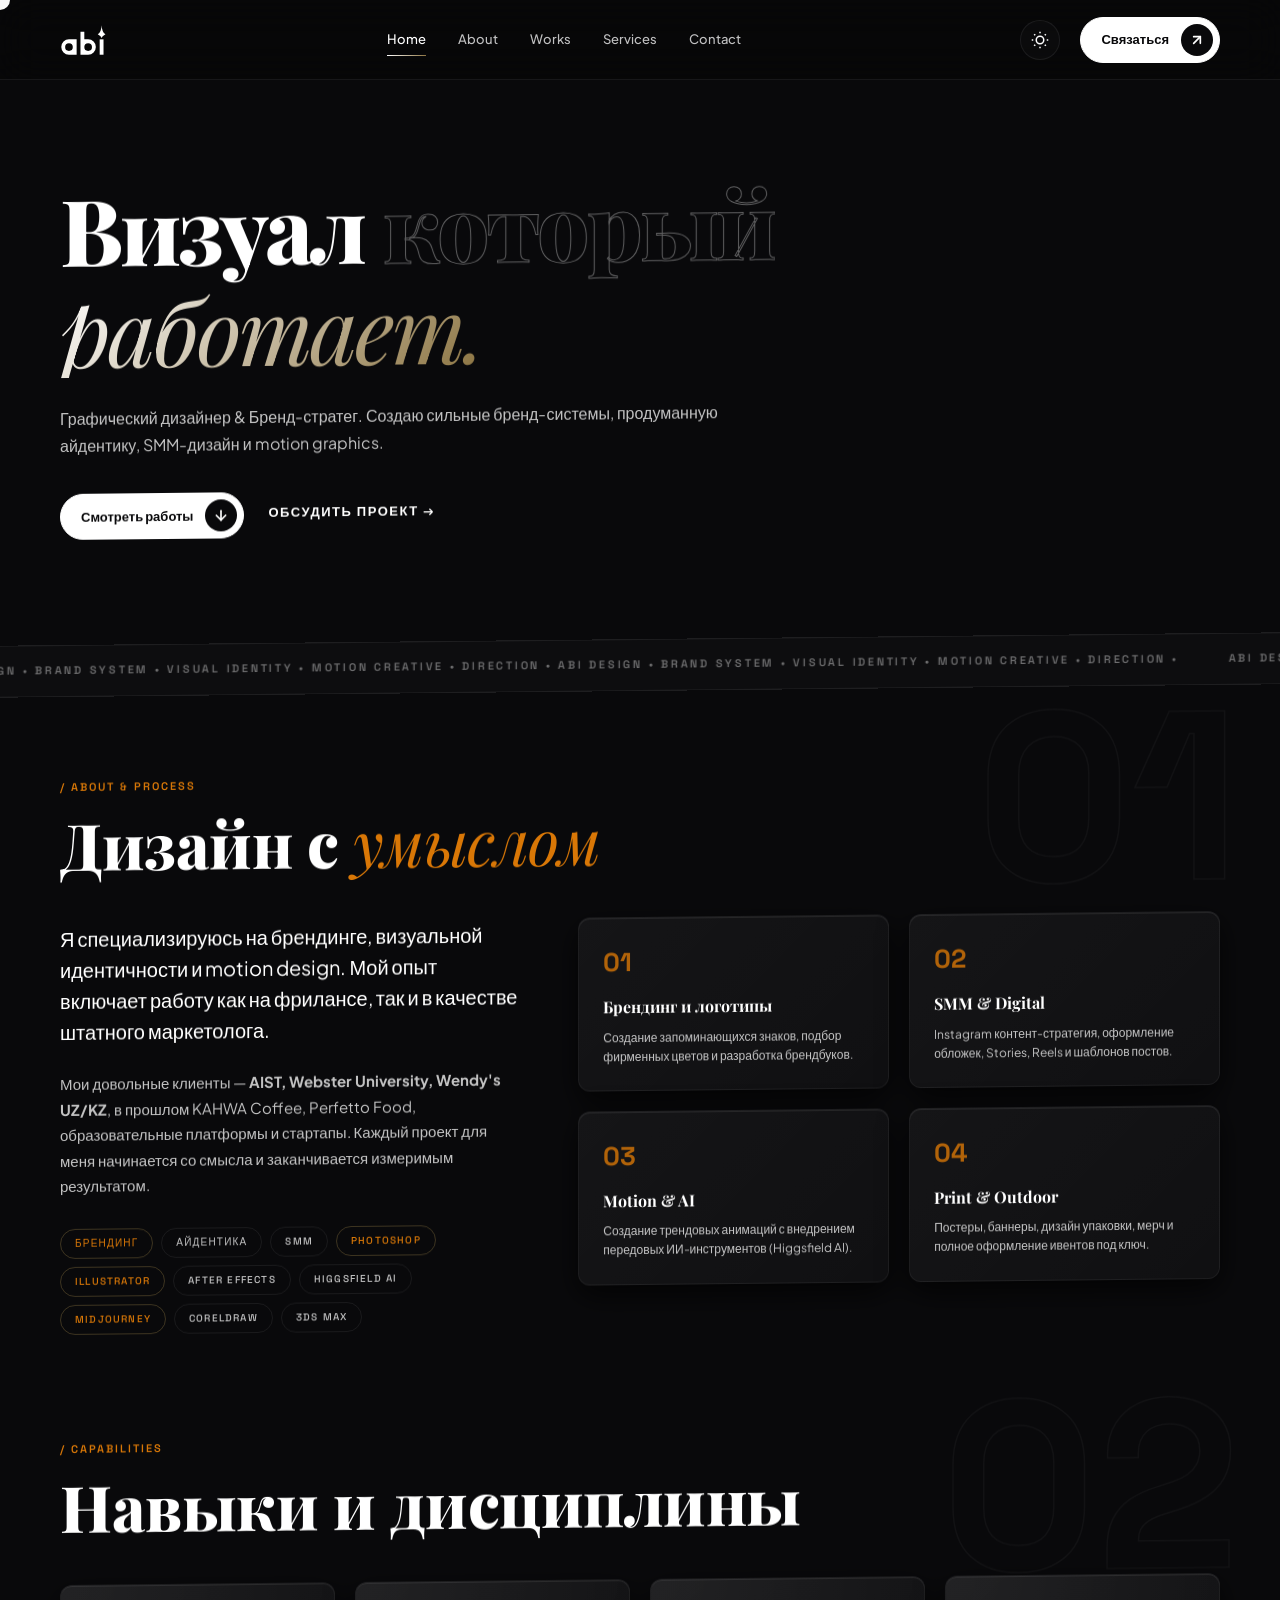
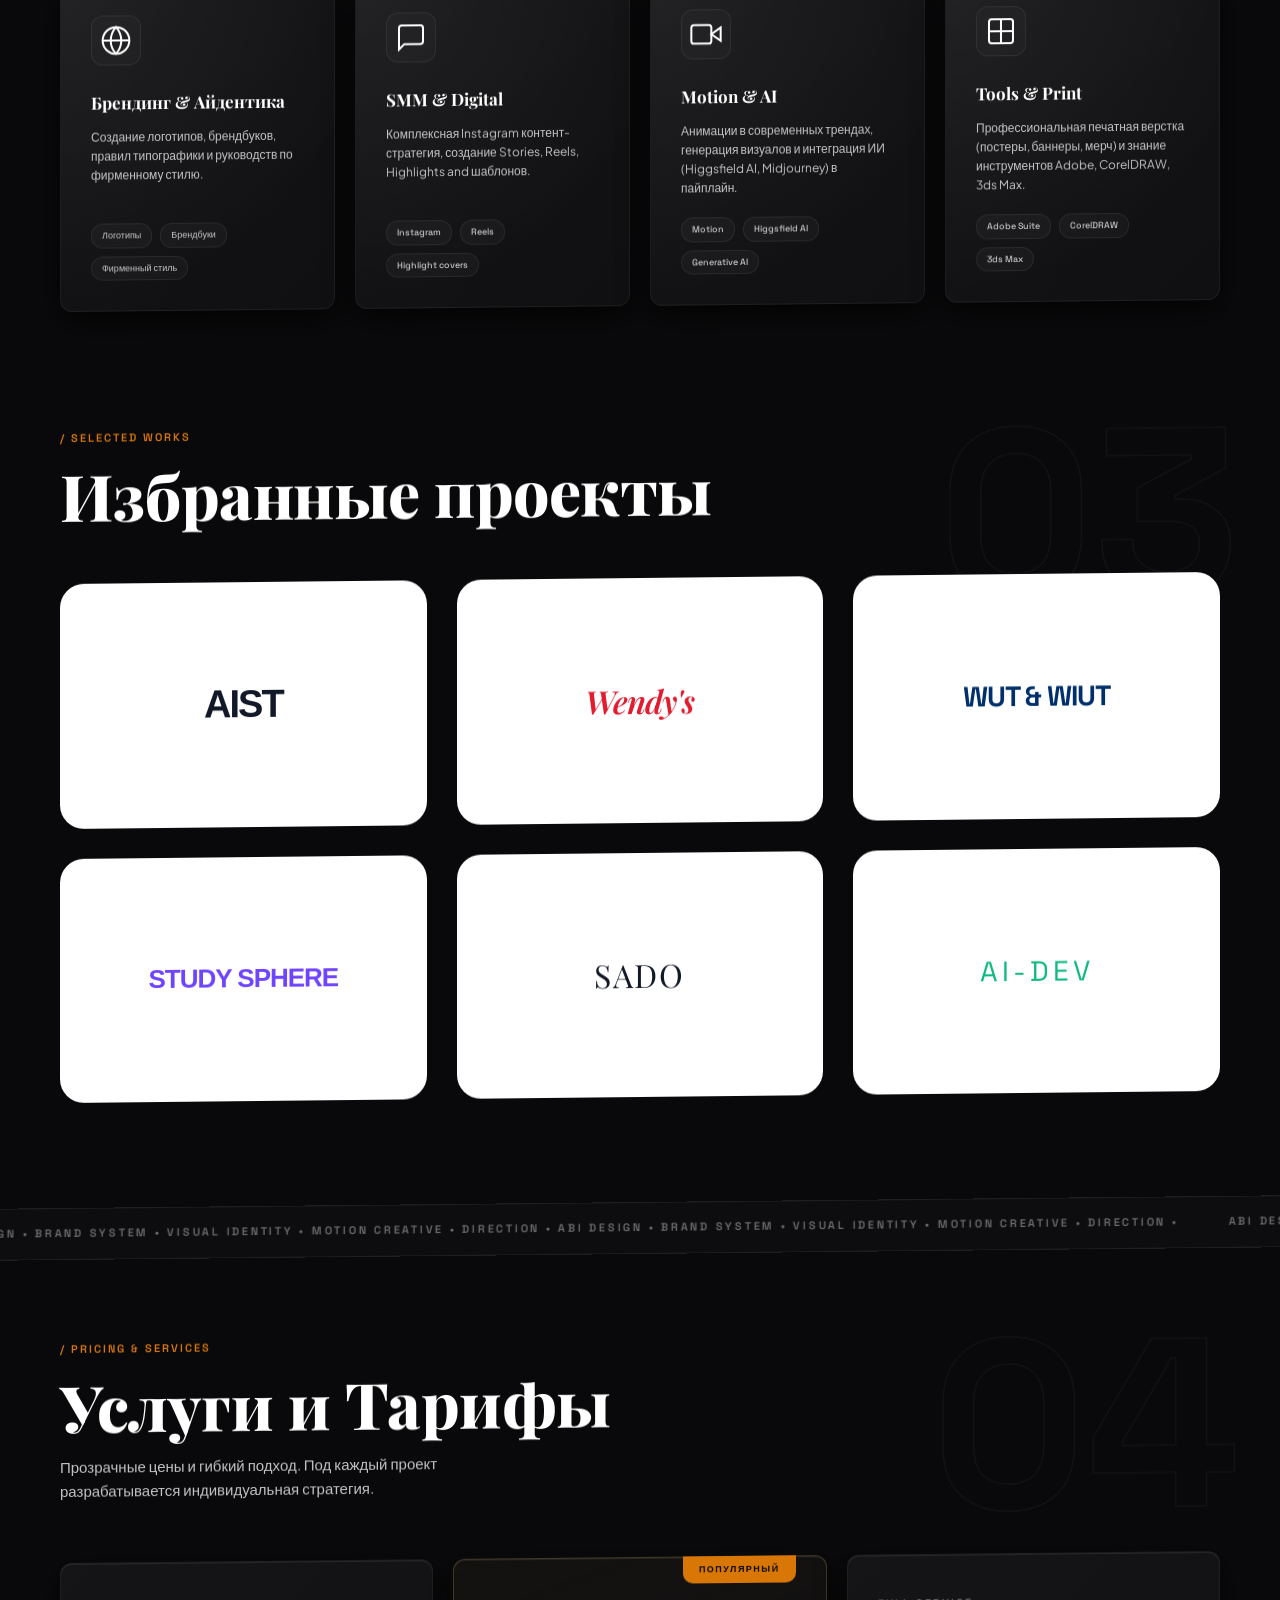
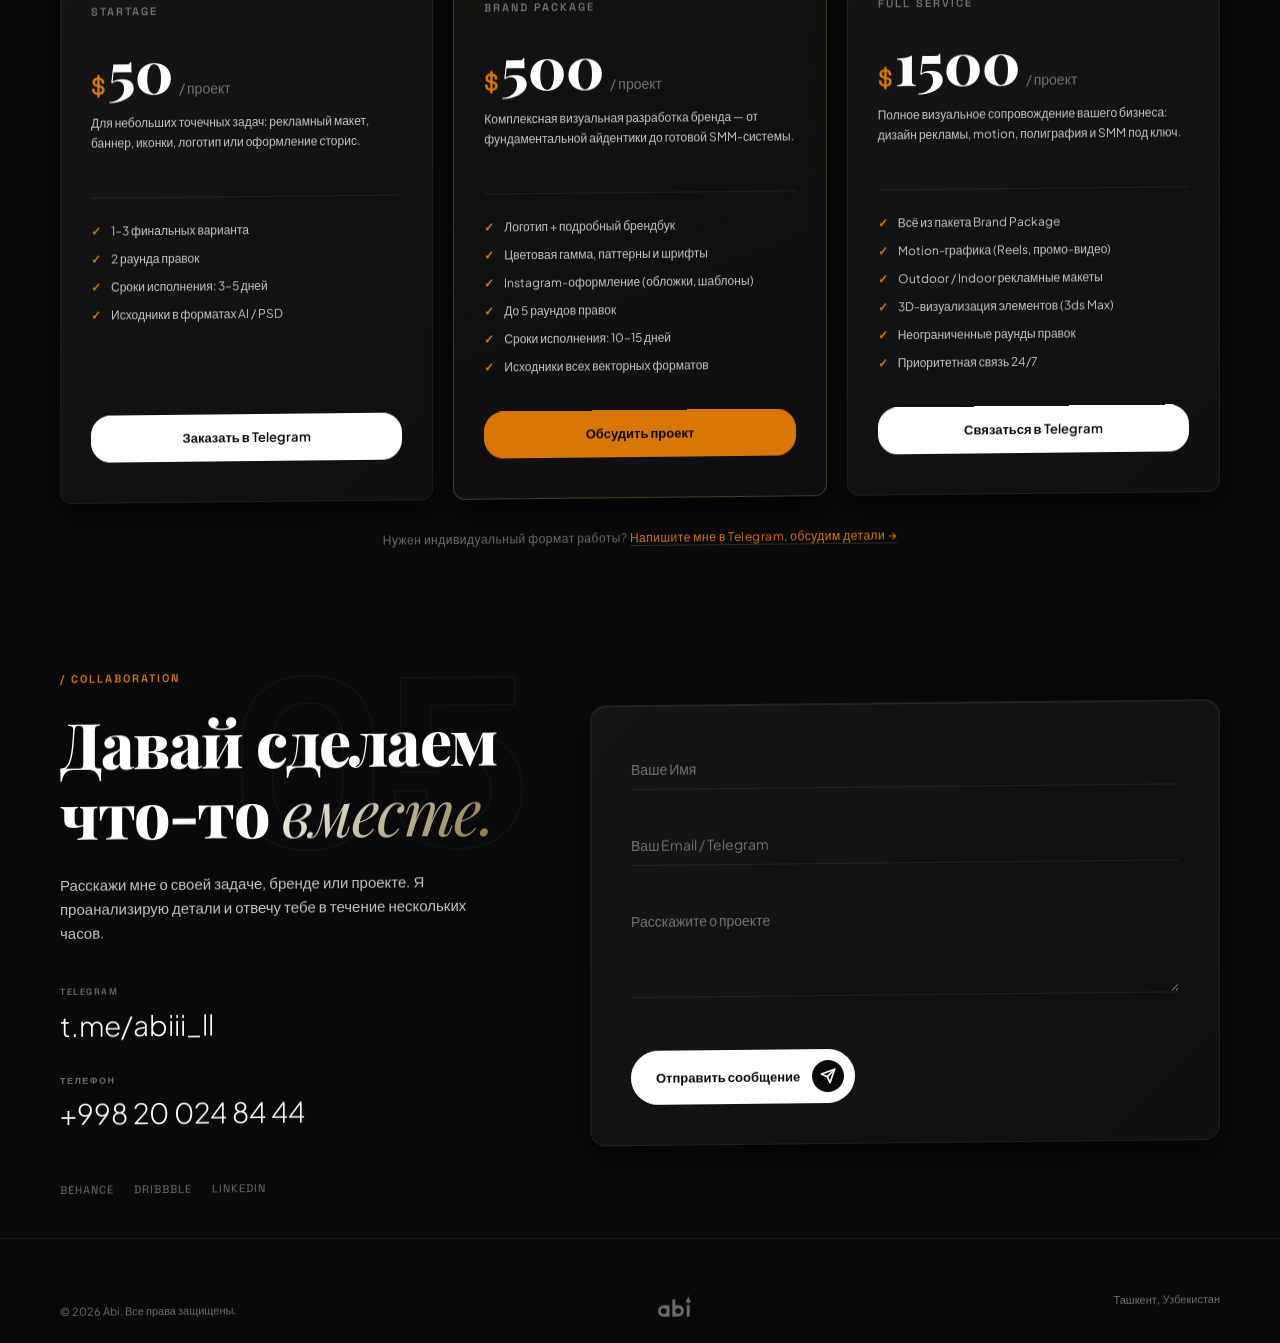
==== commit aed648e9: "Publish portfolio updates" ====
--- a/index.html
+++ b/index.html
@@ -11,12 +11,21 @@
   <!-- Meta tags for SEO -->
   <meta name="description" content="Портфолио Аби (Abi) — графического дизайнера и бренд-стратега из Ташкента. Создание бренд-систем, айдентики, SMM-дизайна и motion graphics. Визуал, который работает.">
   <meta name="keywords" content="Аби, Abi, Дизайнер Ташкент, Графический дизайн, Айдентика, Брендинг, SMM дизайн, Motion graphics, Ташкент, Узбекистан">
+  <meta name="theme-color" content="#080a18">
   
   <!-- Open Graph / Facebook -->
   <meta property="og:type" content="website">
+  <meta property="og:url" content="https://abduvahidovabdurahmon-stack.github.io/portfolio/">
   <meta property="og:title" content="Abi — Designer &amp; Brand Strategist | Visual Portfolio">
   <meta property="og:description" content="Портфолио Аби (Abi). Создание бренд-систем, айдентики и motion graphics. Визуал, который работает.">
-  <meta property="og:image" content="https://claude.ai/images/claude_ogimage.png">
+  <meta property="og:image" content="https://abduvahidovabdurahmon-stack.github.io/portfolio/aist_card.jpg">
+  <meta property="og:image:alt" content="Abi visual portfolio preview">
+
+  <!-- Twitter / Telegram previews -->
+  <meta name="twitter:card" content="summary_large_image">
+  <meta name="twitter:title" content="Abi — Designer &amp; Brand Strategist | Visual Portfolio">
+  <meta name="twitter:description" content="Бренд-системы, айдентика, SMM-дизайн и motion graphics. Визуал, который работает.">
+  <meta name="twitter:image" content="https://abduvahidovabdurahmon-stack.github.io/portfolio/aist_card.jpg">
 
   <!-- Google Fonts: Syne (bold/expressive), Plus Jakarta Sans (interface text), Space Grotesk (tech numbers/labels), Playfair Display (light theme serif) -->
   <link rel="preconnect" href="https://fonts.googleapis.com">
@@ -24,7 +33,7 @@
   <link href="https://fonts.googleapis.com/css2?family=Montserrat:wght@900&family=Playfair+Display:ital,wght@0,400;0,500;0,700;1,400;1,500&family=Plus+Jakarta+Sans:wght@300;400;500;600;700&family=Space+Grotesk:wght@300;400;500;600;700&family=Syne:wght@700;800&display=swap" rel="stylesheet">
   
   <!-- Style Sheet -->
-  <link rel="stylesheet" href="style.css?v=1.8.3">
+  <link rel="stylesheet" href="style.css?v=1.8.5">
 </head>
 <body>
 
@@ -488,7 +497,7 @@
 
         </div>
         
-        <p class="pricing-custom-note">Нужен индивидуальный формат работы? <a href="https://t.me/abiii_ll" target="_blank" class="accent-link">Напишите мне в Telegram, обсудим детали →</a></p>
+        <p class="pricing-custom-note">Нужен индивидуальный формат работы? <a href="https://t.me/abiii_ll" target="_blank" rel="noopener" class="accent-link">Напишите мне в Telegram, обсудим детали →</a></p>
       </div>
     </section>
 
@@ -586,7 +595,7 @@
     </div>
   </footer>
   <!-- Scripts -->
-  <script src="projects.js?v=1.8.4"></script>
-  <script src="script.js?v=1.8.4"></script>
+  <script src="projects.js?v=1.8.5"></script>
+  <script src="script.js?v=1.8.5"></script>
 </body>
 </html>
--- a/style.css
+++ b/style.css
@@ -1516,8 +1516,8 @@
    ========================================================================== */
 .projects-section {
   position: relative;
-  height: 320vh; /* Horizontal scroll distance */
-  padding: 60px 0 0 0;
+  height: auto;
+  padding: 60px 0 80px 0;
 }
 
 .projects-sticky-viewport {
@@ -2048,11 +2048,18 @@
   padding: 10px 10px 10px 24px;
 }
 
+.form-submit-btn:disabled {
+  cursor: wait;
+  opacity: 0.72;
+  pointer-events: none;
+}
+
 /* Success submit popups */
 .form-success-popup {
   position: fixed;
   bottom: 30px;
   right: 30px;
+  max-width: min(420px, calc(100vw - 40px));
   background: rgba(16, 185, 129, 0.15);
   border: 1px solid var(--accent-green);
   border-radius: 12px;
@@ -2085,6 +2092,7 @@
   font-size: 13px;
   font-weight: 600;
   color: var(--text-primary);
+  line-height: 1.45;
 }
 
 /* ==========================================================================
@@ -4222,4 +4230,27 @@
   }
 }
 
-
+@media (max-width: 480px) {
+  .form-success-popup {
+    left: 20px;
+    right: 20px;
+    bottom: 20px;
+    padding: 14px 16px;
+    align-items: flex-start;
+  }
+}
+
+@media (prefers-reduced-motion: reduce) {
+  html {
+    scroll-behavior: auto;
+  }
+
+  *,
+  *::before,
+  *::after {
+    animation-duration: 0.001ms !important;
+    animation-iteration-count: 1 !important;
+    scroll-behavior: auto !important;
+    transition-duration: 0.001ms !important;
+  }
+}
